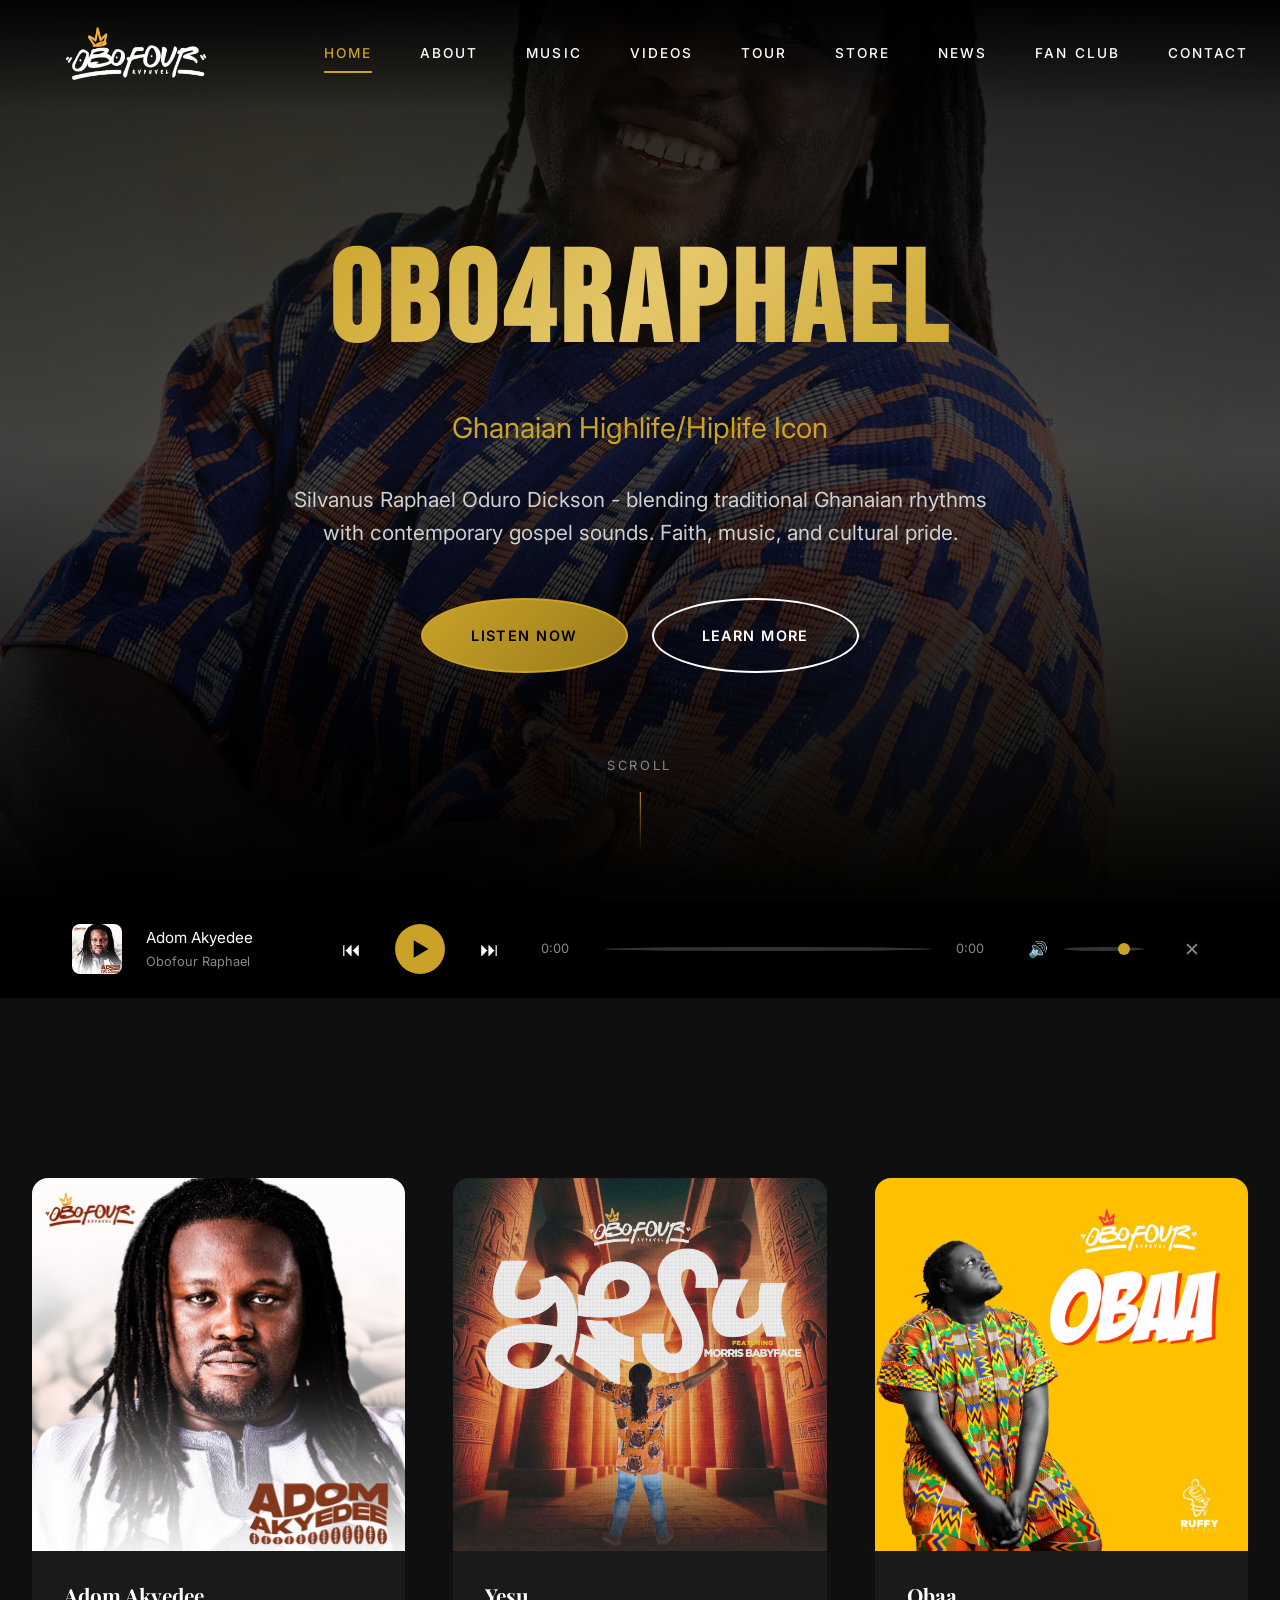
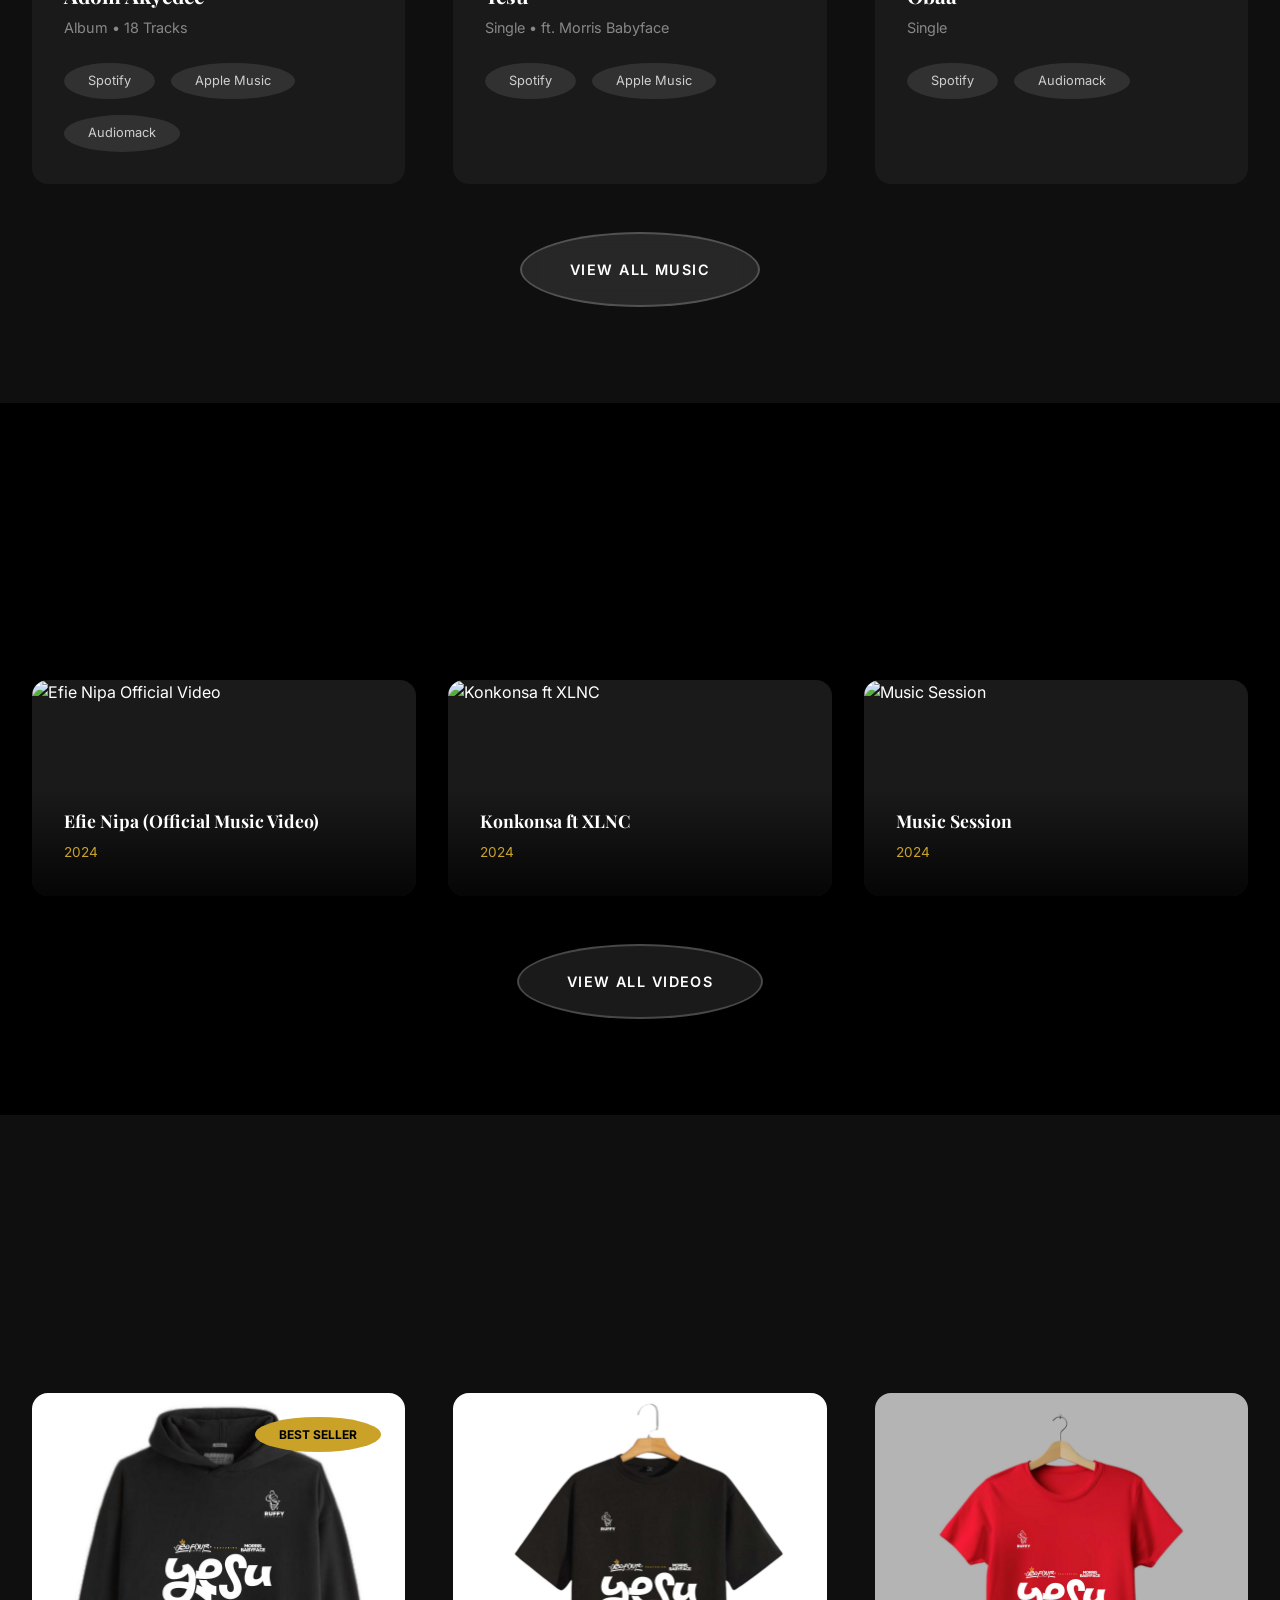
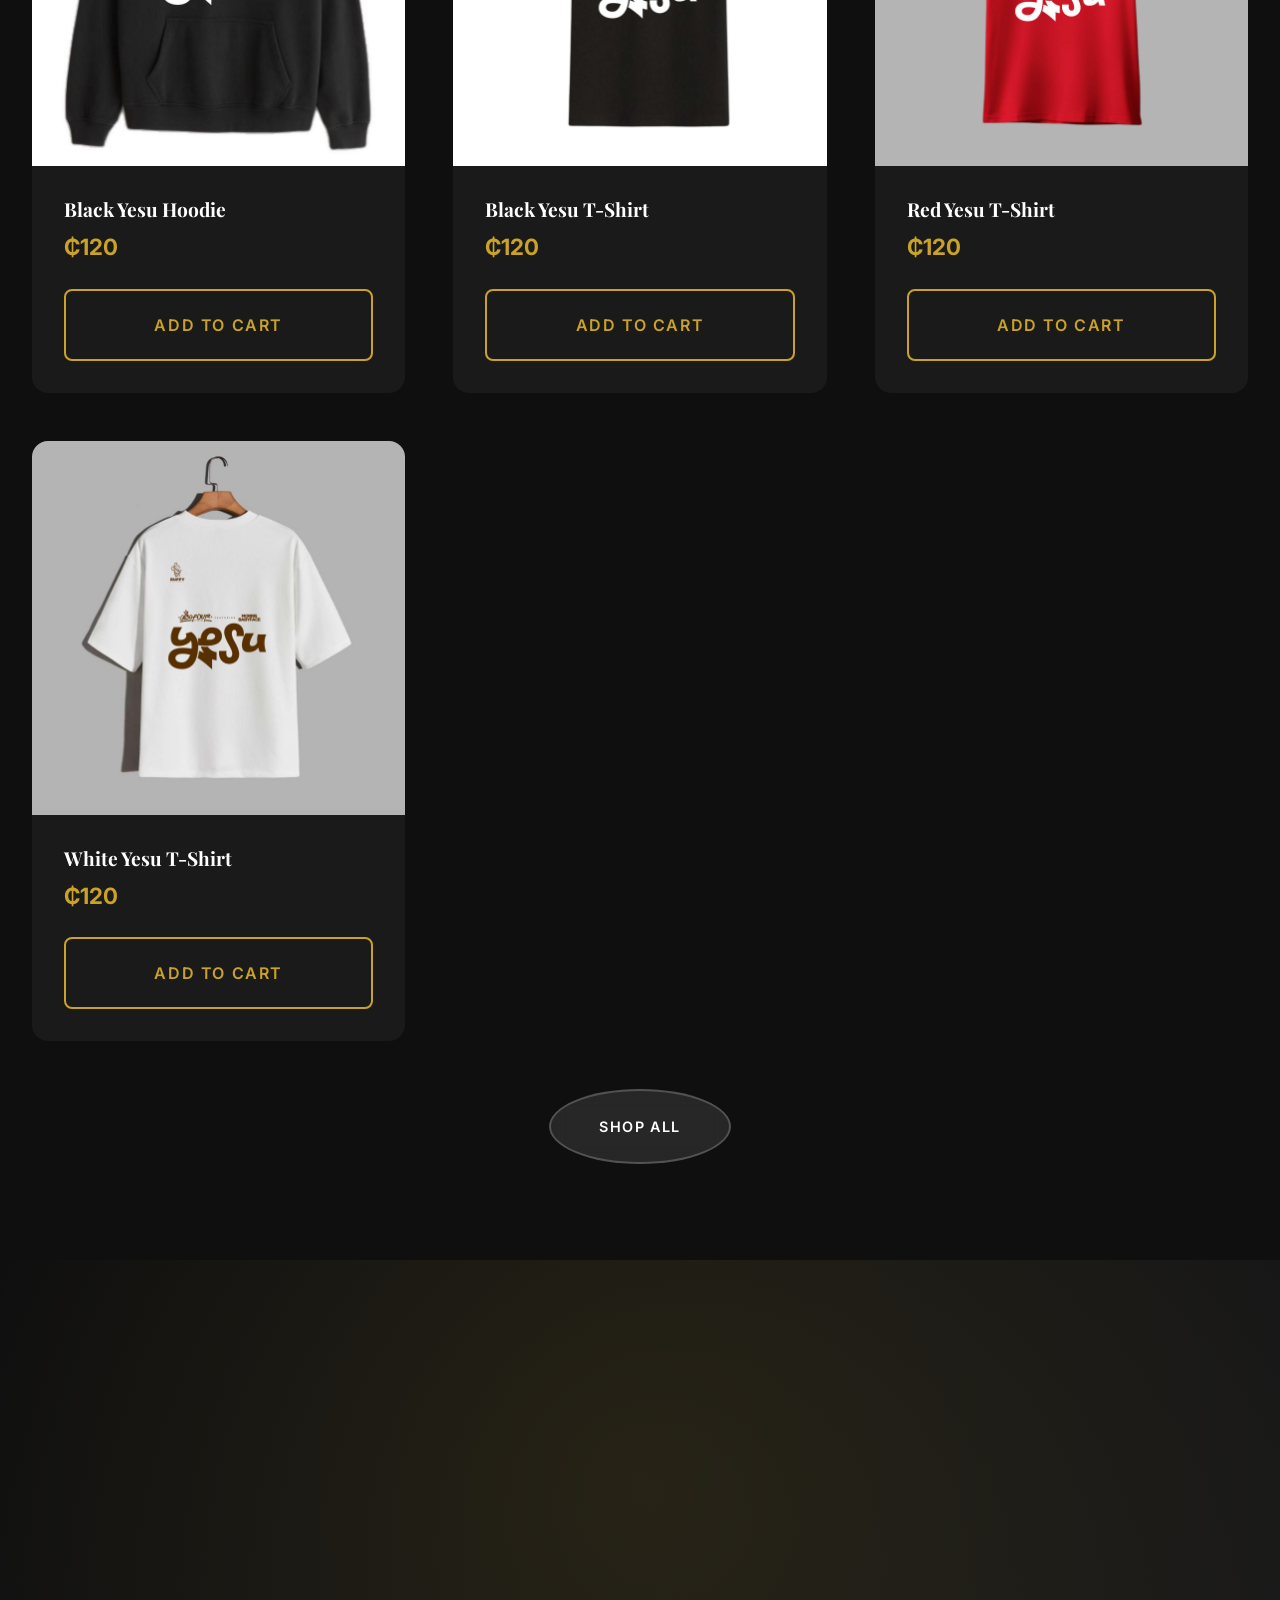
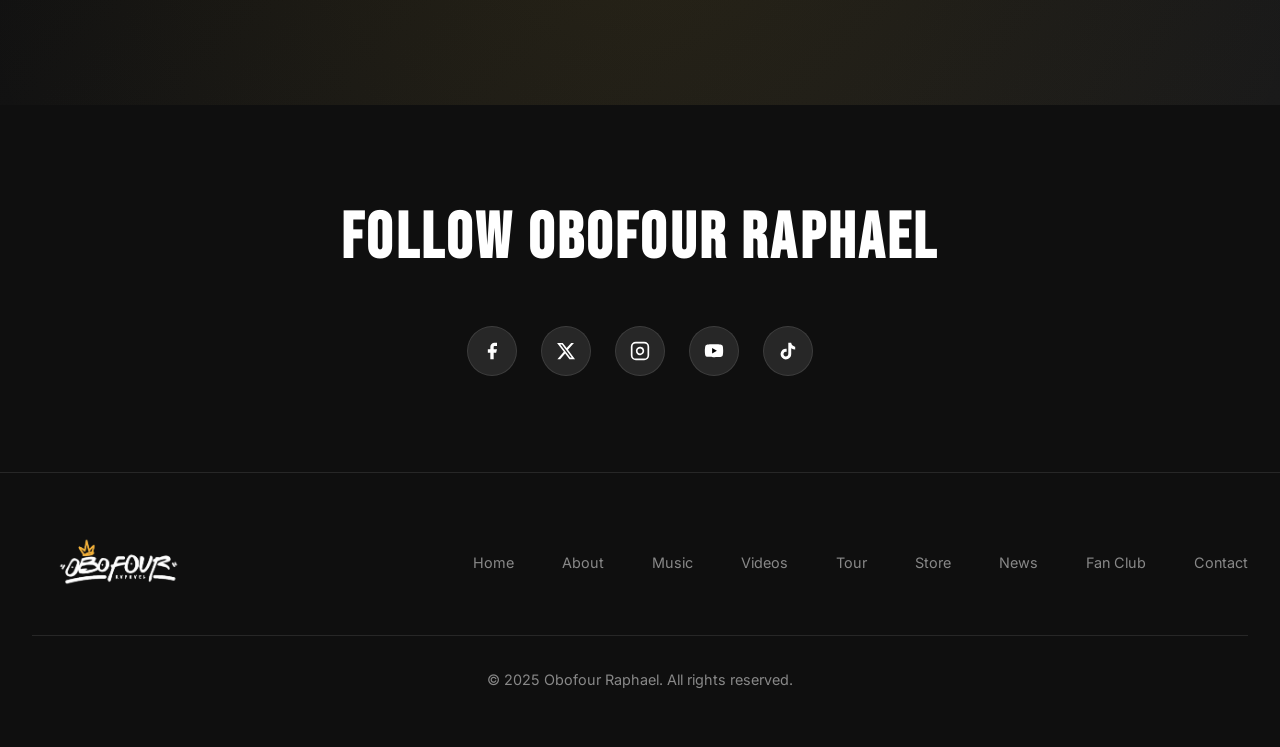
==== index.html @ ce98c24d "Update index.html" ====
<!DOCTYPE html>
<html lang="en">
<head>
    <meta charset="UTF-8">
    <meta name="viewport" content="width=device-width, initial-scale=1.0">
    <title>Obofour Raphael | Official Website</title>
    <meta name="description" content="Welcome to the official website of Obofour Raphael - Ghanaian Gospel Artist. Discover his music, videos, tour dates, and exclusive merchandise.">
    <meta property="og:title" content="Obofour Raphael | Official Website">
    <meta property="og:description" content="Experience the music of Obofour Raphael - Ghana's finest gospel artist.">
    <meta property="og:image" content="ObofourThumb.jpg">
    <meta property="og:url" content="https://obo4raphael.com">
    <meta property="og:type" content="website">
    <meta name="twitter:card" content="summary_large_image">
    
    <!-- Fonts -->
    <link rel="preconnect" href="https://fonts.googleapis.com">
    <link rel="preconnect" href="https://fonts.gstatic.com" crossorigin>
    <link href="https://fonts.googleapis.com/css2?family=Bebas+Neue&family=Inter:wght@300;400;500;600;700&family=Playfair+Display:wght@400;500;600;700&display=swap" rel="stylesheet">
    
    <!-- CSS -->
    <link rel="stylesheet" href="css/main.css">
    
    <!-- Favicon -->
    <link rel="icon" type="image/png" href="obofourlogoo.png">
</head>
<body>
    <!-- Page Loader - Hide after exactly 2 seconds, no waiting for resources -->
    <script>
        setTimeout(function() {
            var loader = document.getElementById('page-loader');
            if (loader) {
                loader.classList.add('hidden');
            }
        }, 2000);
    </script>
    <!-- Page Loader -->
    <div class="page-loader" id="page-loader">
        <div class="loader-content">
            <img src="obofourlogoo.png" alt="Obofour Raphael" class="loader-logo">
            <div class="loader-bar">
                <div class="loader-progress"></div>
            </div>
        </div>
    </div>

    <!-- Navigation -->
    <nav class="navbar" id="navbar">
        <div class="navbar-container">
            <a href="index.html" class="navbar-logo">
                <img src="obofourlogoo.png" alt="Obofour Raphael">
            </a>
            <div class="navbar-menu" id="navbar-menu">
                <a href="index.html" class="navbar-link active">Home</a>
                <a href="about.html" class="navbar-link">About</a>
                <a href="music.html" class="navbar-link">Music</a>
                <a href="videos.html" class="navbar-link">Videos</a>
                <a href="tour.html" class="navbar-link">Tour</a>
                <a href="store.html" class="navbar-link">Store</a>
                <a href="news.html" class="navbar-link">News</a>
                <a href="fanclub.html" class="navbar-link">Fan Club</a>
                <a href="contact.html" class="navbar-link">Contact</a>
            </div>
            <button class="navbar-toggle" id="navbar-toggle" aria-label="Toggle menu">
                <span></span>
                <span></span>
                <span></span>
            </button>
        </div>
    </nav>

    <!-- Hero Section -->
    <section class="hero">
        <div class="hero-background">
            <img src="OBOFOURENTRY.jpg" alt="Obofour Raphael">
        </div>
        <div class="hero-content">
            <h1 class="hero-title gradient-text">OBO4RAPHAEL</h1>
            <p class="hero-subtitle">Ghanaian Highlife/Hiplife Icon</p>
            <p class="hero-description">Silvanus Raphael Oduro Dickson - blending traditional Ghanaian rhythms with contemporary gospel sounds. Faith, music, and cultural pride.</p>
            <div class="hero-buttons">
                <a href="music.html" class="btn btn-primary">Listen Now</a>
                <a href="about.html" class="btn btn-secondary">Learn More</a>
            </div>
        </div>
        <div class="hero-scroll">
            <span>Scroll</span>
            <div class="hero-scroll-line"></div>
        </div>
    </section>

    <!-- Featured Music Section -->
    <section class="section featured-music">
        <div class="container">
            <div class="section-header reveal">
                <span class="section-label">Latest Release</span>
                <h2 class="section-title">Adom Akyedee</h2>
            </div>
            
            <div class="album-grid">
                <!-- Adom Akyedee Album -->
                <div class="album-card reveal active">
                    <div class="album-cover">
                        <img src="AdomAkyedee.JPG" alt="Adom Akyedee Album">
                        <div class="album-overlay">
                            <button class="album-play-btn" onclick="playAlbum('adom')">▶</button>
                        </div>
                    </div>
                    <div class="album-info">
                        <h3 class="album-title">Adom Akyedee</h3>
                        <p class="album-meta">Album • 18 Tracks</p>
                        <div class="album-links">
                            <a href="https://open.spotify.com" target="_blank" class="album-link">Spotify</a>
                            <a href="https://music.apple.com" target="_blank" class="album-link">Apple Music</a>
                            <a href="https://audiomack.com" target="_blank" class="album-link">Audiomack</a>
                        </div>
                    </div>
                </div>

                <!-- Yesu Single -->
                <div class="album-card reveal active reveal-delay-1">
                    <div class="album-cover">
                        <img src="yesu.jpg" alt="Yesu Single">
                        <div class="album-overlay">
                            <button class="album-play-btn" onclick="playSingle('yesu')">▶</button>
                        </div>
                    </div>
                    <div class="album-info">
                        <h3 class="album-title">Yesu</h3>
                        <p class="album-meta">Single • ft. Morris Babyface</p>
                        <div class="album-links">
                            <a href="https://open.spotify.com" target="_blank" class="album-link">Spotify</a>
                            <a href="https://music.apple.com" target="_blank" class="album-link">Apple Music</a>
                        </div>
                    </div>
                </div>

                <!-- Obaa Single -->
                <div class="album-card reveal active reveal-delay-2">
                    <div class="album-cover">
                        <img src="obaa.jpg" alt="Obaa Single">
                        <div class="album-overlay">
                            <button class="album-play-btn" onclick="playSingle('obaa')">▶</button>
                        </div>
                    </div>
                    <div class="album-info">
                        <h3 class="album-title">Obaa</h3>
                        <p class="album-meta">Single</p>
                        <div class="album-links">
                            <a href="https://open.spotify.com" target="_blank" class="album-link">Spotify</a>
                            <a href="https://audiomack.com" target="_blank" class="album-link">Audiomack</a>
                        </div>
                    </div>
                </div>
            </div>

            <div class="text-center" style="margin-top: var(--space-xl);">
                <a href="music.html" class="btn btn-ghost">View All Music</a>
            </div>
        </div>
    </section>

    <!-- Videos Section -->
    <section class="section video-gallery">
        <div class="container">
            <div class="section-header reveal">
                <span class="section-label">Watch</span>
                <h2 class="section-title">Latest Videos</h2>
            </div>
            
            <div class="video-grid">
                <div class="video-card reveal active" data-video="Y0LYvUhpEGk">
                    <img src="https://img.youtube.com/vi/Y0LYvUhpEGk/maxresdefault.jpg" alt="Efie Nipa Official Video">
                    <div class="video-info">
                        <h3 class="video-title">Efie Nipa (Official Music Video)</h3>
                        <span class="video-date">2024</span>
                    </div>
                </div>
                
                <div class="video-card reveal active reveal-delay-1" data-video="I9oAT5F_BCw">
                    <img src="https://img.youtube.com/vi/I9oAT5F_BCw/maxresdefault.jpg" alt="Konkonsa ft XLNC">
                    <div class="video-info">
                        <h3 class="video-title">Konkonsa ft XLNC</h3>
                        <span class="video-date">2024</span>
                    </div>
                </div>
                
                <div class="video-card reveal active reveal-delay-2" data-video="SqXzX-48-Yg">
                    <img src="https://img.youtube.com/vi/SqXzX-48-Yg/maxresdefault.jpg" alt="Music Session">
                    <div class="video-info">
                        <h3 class="video-title">Music Session</h3>
                        <span class="video-date">2024</span>
                    </div>
                </div>
            </div>

            <div class="text-center" style="margin-top: var(--space-xl);">
                <a href="videos.html" class="btn btn-ghost">View All Videos</a>
            </div>
        </div>
    </section>

    <!-- Merchandise Section -->
    <section class="section merch-section">
        <div class="container">
            <div class="section-header reveal">
                <span class="section-label">Shop</span>
                <h2 class="section-title">Official Merchandise</h2>
            </div>
            
            <div class="merch-grid">
                <div class="merch-card reveal active">
                    <div class="merch-image">
                        <img src="blackyesuhoodie.jpg" alt="Black Yesu Hoodie">
                        <span class="merch-badge">Best Seller</span>
                    </div>
                    <div class="merch-info">
                        <h3 class="merch-title">Black Yesu Hoodie</h3>
                        <p class="merch-price">₵120</p>
                        <button class="merch-btn">Add to Cart</button>
                    </div>
                </div>
                
                <div class="merch-card reveal active reveal-delay-1">
                    <div class="merch-image">
                        <img src="blackyesumerch.jpg" alt="Black Yesu T-Shirt">
                    </div>
                    <div class="merch-info">
                        <h3 class="merch-title">Black Yesu T-Shirt</h3>
                        <p class="merch-price">₵120</p>
                        <button class="merch-btn">Add to Cart</button>
                    </div>
                </div>
                
                <div class="merch-card reveal active reveal-delay-2">
                    <div class="merch-image">
                        <img src="redyesumerch.jpg" alt="Red Yesu T-Shirt">
                    </div>
                    <div class="merch-info">
                        <h3 class="merch-title">Red Yesu T-Shirt</h3>
                        <p class="merch-price">₵120</p>
                        <button class="merch-btn">Add to Cart</button>
                    </div>
                </div>
                
                <div class="merch-card reveal active reveal-delay-3">
                    <div class="merch-image">
                        <img src="whiteyesumerch.jpg" alt="White Yesu T-Shirt">
                    </div>
                    <div class="merch-info">
                        <h3 class="merch-title">White Yesu T-Shirt</h3>
                        <p class="merch-price">₵120</p>
                        <button class="merch-btn">Add to Cart</button>
                    </div>
                </div>
            </div>

            <div class="text-center" style="margin-top: var(--space-xl);">
                <a href="store.html" class="btn btn-ghost">Shop All</a>
            </div>
        </div>
    </section>

    <!-- Newsletter Section -->
    <section class="section newsletter-section">
        <div class="container">
            <div class="newsletter-content reveal">
                <h2 class="newsletter-title">Join the Movement</h2>
                <p class="newsletter-text">Subscribe to get exclusive updates, behind-the-scenes content, and early access to new releases.</p>
                <form class="newsletter-form" onsubmit="return subscribeNewsletter(event)">
                    <input type="email" class="newsletter-input" placeholder="Enter your email" required>
                    <button type="submit" class="btn btn-primary">Subscribe</button>
                </form>
            </div>
        </div>
    </section>

    <!-- Social Links -->
    <section class="section" style="background: var(--color-secondary);">
        <div class="container text-center">
            <h2 class="section-title" style="margin-bottom: var(--space-lg);">Follow Obofour Raphael</h2>
            <div class="social-links">
                <a href="https://www.facebook.com/kwahuboy" target="_blank" class="social-link" aria-label="Facebook">
                    <svg width="20" height="20" viewBox="0 0 24 24" fill="currentColor"><path d="M18 2h-3a5 5 0 0 0-5 5v3H7v4h3v8h4v-8h3l1-4h-4V7a1 1 0 0 1 1-1h3z"/></svg>
                </a>
                <a href="https://x.com/therealobofour" target="_blank" class="social-link" aria-label="X">
                    <svg width="20" height="20" viewBox="0 0 24 24" fill="currentColor"><path d="M18.244 2.25h3.308l-7.227 8.26 8.502 11.24H16.17l-5.214-6.817L4.99 21.75H1.68l7.73-8.835L1.254 2.25H8.08l4.713 6.231zm-1.161 17.52h1.833L7.084 4.126H5.117z"/></svg>
                </a>
                <a href="https://www.instagram.com/therealobofour" target="_blank" class="social-link" aria-label="Instagram">
                    <svg width="20" height="20" viewBox="0 0 24 24" fill="none" stroke="currentColor" stroke-width="2"><rect x="2" y="2" width="20" height="20" rx="5" ry="5"/><path d="M16 11.37A4 4 0 1 1 12.63 8 4 4 0 0 1 16 11.37z"/><line x1="17.5" y1="6.5" x2="17.51" y2="6.5"/></svg>
                </a>
                <a href="https://www.youtube.com/@officialobofourtv" target="_blank" class="social-link" aria-label="YouTube">
                    <svg width="20" height="20" viewBox="0 0 24 24" fill="currentColor"><path d="M22.54 6.42a2.78 2.78 0 0 0-1.94-2C18.88 4 12 4 12 4s-6.88 0-8.6.46a2.78 2.78 0 0 0-1.94 2A29 29 0 0 0 1 11.75a29 29 0 0 0 .46 5.33A2.78 2.78 0 0 0 3.4 19c1.72.46 8.6.46 8.6.46s6.88 0 8.6-.46a2.78 2.78 0 0 0 1.94-2 29 29 0 0 0 .46-5.25 29 29 0 0 0-.46-5.33z"/><polygon points="9.75 15.02 15.5 11.75 9.75 8.48 9.75 15.02" fill="#000"/></svg>
                </a>
                <a href="https://www.tiktok.com/@obo4raphael" target="_blank" class="social-link" aria-label="TikTok">
                    <svg width="20" height="20" viewBox="0 0 24 24" fill="currentColor"><path d="M19.59 6.69a4.83 4.83 0 0 1-3.77-4.25V2h-3.45v13.67a2.89 2.89 0 0 1-5.2 1.74 2.89 2.89 0 0 1 2.31-4.64 2.93 2.93 0 0 1 .88.13V9.4a6.84 6.84 0 0 0-1-.05A6.33 6.33 0 0 0 5 20.1a6.34 6.34 0 0 0 10.86-4.43v-7a8.16 8.16 0 0 0 4.77 1.52v-3.4a4.85 4.85 0 0 1-1-.1z"/></svg>
                </a>
            </div>
        </div>
    </section>

    <!-- Footer -->
    <footer class="footer">
        <div class="container">
            <div class="footer-content">
                <div class="footer-logo">
                    <img src="obofourlogoo.png" alt="Obofour Raphael">
                </div>
                <div class="footer-links">
                    <a href="index.html" class="footer-link">Home</a>
                    <a href="about.html" class="footer-link">About</a>
                    <a href="music.html" class="footer-link">Music</a>
                    <a href="videos.html" class="footer-link">Videos</a>
                    <a href="tour.html" class="footer-link">Tour</a>
                    <a href="store.html" class="footer-link">Store</a>
                    <a href="news.html" class="footer-link">News</a>
                    <a href="fanclub.html" class="footer-link">Fan Club</a>
                    <a href="contact.html" class="footer-link">Contact</a>
                </div>
            </div>
            <div class="footer-bottom">
                <p class="footer-copyright">© 2025 Obofour Raphael. All rights reserved.</p>
            </div>
        </div>
    </footer>

    <!-- Floating Music Player -->
    <div class="music-player" id="music-player">
        <div class="player-container">
            <div class="player-track">
                <img src="AdomAkyedee.JPG" alt="Now Playing" class="player-cover" id="player-cover">
                <div class="player-info">
                    <div class="player-title" id="player-title">Adom Akyedee</div>
                    <div class="player-artist" id="player-artist">Obofour Raphael</div>
                </div>
            </div>
            <div class="player-controls">
                <button class="player-btn" id="player-prev">⏮</button>
                <button class="player-btn play" id="player-play">▶</button>
                <button class="player-btn" id="player-next">⏭</button>
            </div>
            <div class="player-progress">
                <span class="player-time" id="player-current">0:00</span>
                <div class="progress-bar" id="progress-bar">
                    <div class="progress-fill" id="progress-fill"></div>
                </div>
                <span class="player-time" id="player-duration">0:00</span>
            </div>
            <div class="player-volume">
                <button class="volume-btn" id="volume-btn">🔊</button>
                <input type="range" class="volume-slider" id="volume-slider" min="0" max="100" value="80">
            </div>
            <button class="player-close" id="player-close">✕</button>
        </div>
        <audio id="audio-player"></audio>
    </div>

    <!-- Video Modal -->
    <div class="modal-overlay" id="video-modal">
        <div class="modal-content" style="max-width: 900px; padding: 0;">
            <button class="modal-close" id="modal-close">✕</button>
            <div id="video-container"></div>
        </div>
    </div>

    <!-- JavaScript -->
    <script src="js/main.js"></script>
    <script>
        window.addEventListener('scroll', function() {
            const navbar = document.getElementById('navbar');
            if (window.scrollY > 100) {
                navbar.classList.add('scrolled');
            } else {
                navbar.classList.remove('scrolled');
            }
        });

        // Mobile Menu Toggle
        document.getElementById('navbar-toggle').addEventListener('click', function() {
            this.classList.toggle('active');
            document.getElementById('navbar-menu').classList.toggle('active');
        });

        // Scroll Reveal
        function reveal() {
            var reveals = document.querySelectorAll('.reveal');
            for (var i = 0; i < reveals.length; i++) {
                var windowHeight = window.innerHeight;
                var elementTop = reveals[i].getBoundingClientRect().top;
                var elementVisible = 150;
                if (elementTop < windowHeight - elementVisible) {
                    reveals[i].classList.add('active');
                }
            }
        }
        window.addEventListener('scroll', reveal);

        // Video Modal
        const videoCards = document.querySelectorAll('.video-card');
        const videoModal = document.getElementById('video-modal');
        const videoContainer = document.getElementById('video-container');
        const modalClose = document.getElementById('modal-close');

        videoCards.forEach(card => {
            card.addEventListener('click', function() {
                const videoId = this.getAttribute('data-video');
                videoContainer.innerHTML = `<iframe width="100%" height="500" src="https://www.youtube.com/embed/${videoId}?autoplay=1" frameborder="0" allow="accelerometer; autoplay; clipboard-write; encrypted-media; gyroscope; picture-in-picture" allowfullscreen></iframe>`;
                videoModal.classList.add('active');
                document.body.style.overflow = 'hidden';
            });
        });

        modalClose.addEventListener('click', closeVideoModal);
        videoModal.addEventListener('click', function(e) {
            if (e.target === videoModal) closeVideoModal();
        });

        function closeVideoModal() {
            videoModal.classList.remove('active');
            videoContainer.innerHTML = '';
            document.body.style.overflow = 'auto';
        }

        // Newsletter Form
        function subscribeNewsletter(e) {
            e.preventDefault();
            alert('Thank you for subscribing! You will receive exclusive updates soon.');
            e.target.reset();
            return false;
        }

        // Audio Player
        const albumTracks = [
            { title: "01. King Of Hiplife", src: "assets/audio/01.King Of Hiplife-[AudioTrimmer.com].mp3" },
            { title: "02. Ahoofe (ft. Nana Ama X Kojo Cue)", src: "assets/audio/02. Ahoofe (ft. Nana Ama X Kojo Cue)-[AudioTrimmer.com].mp3" },
            { title: "03. Woso Woho (ft. Tillie Gya)", src: "assets/audio/03. Woso Woho (ft. Tillie Gya)-[AudioTrimmer.com].mp3" },
            { title: "04. Obaa", src: "assets/audio/04. Obaa-[AudioTrimmer.com].mp3" },
            { title: "05. Mpaebo Nwom", src: "assets/audio/05.Mpaebo Nwom-[AudioTrimmer.com].mp3" }
        ];

        let currentTrackIndex = 0;
        let isPlaying = false;
        const audioPlayer = document.getElementById('audio-player');
        const musicPlayer = document.getElementById('music-player');

        function playAlbum(album) {
            currentTrackIndex = 0;
            loadTrack(albumTracks[currentTrackIndex]);
            audioPlayer.play();
            isPlaying = true;
            updatePlayButton();
            musicPlayer.classList.add('active');
        }

        function playSingle(single) {
            const singles = {
                'yesu': { title: 'Yesu', src: 'yesu.mp3', cover: 'yesu.jpg' },
                'obaa': { title: 'Obaa', src: 'obaa.mp3', cover: 'obaa.jpg' }
            };
            const track = singles[single];
            document.getElementById('player-title').textContent = track.title;
            document.getElementById('player-cover').src = track.cover;
            audioPlayer.src = track.src;
            audioPlayer.play();
            isPlaying = true;
            updatePlayButton();
            musicPlayer.classList.add('active');
        }

        function loadTrack(track) {
            document.getElementById('player-title').textContent = track.title;
            audioPlayer.src = track.src;
        }

        function updatePlayButton() {
            document.getElementById('player-play').textContent = isPlaying ? '⏸' : '▶';
        }

        document.getElementById('player-play').addEventListener('click', function() {
            if (isPlaying) {
                audioPlayer.pause();
            } else {
                audioPlayer.play();
            }
            isPlaying = !isPlaying;
            updatePlayButton();
        });

        document.getElementById('player-next').addEventListener('click', function() {
            currentTrackIndex = (currentTrackIndex + 1) % albumTracks.length;
            loadTrack(albumTracks[currentTrackIndex]);
            if (isPlaying) audioPlayer.play();
        });

        document.getElementById('player-prev').addEventListener('click', function() {
            currentTrackIndex = (currentTrackIndex - 1 + albumTracks.length) % albumTracks.length;
            loadTrack(albumTracks[currentTrackIndex]);
            if (isPlaying) audioPlayer.play();
        });

        document.getElementById('player-close').addEventListener('click', function() {
            musicPlayer.classList.remove('active');
            audioPlayer.pause();
            isPlaying = false;
            updatePlayButton();
        });

        audioPlayer.addEventListener('timeupdate', function() {
            const progress = (audioPlayer.currentTime / audioPlayer.duration) * 100;
            document.getElementById('progress-fill').style.width = progress + '%';
            
            const current = formatTime(audioPlayer.currentTime);
            const duration = formatTime(audioPlayer.duration);
            document.getElementById('player-current').textContent = current;
            document.getElementById('player-duration').textContent = duration || '0:00';
        });

        function formatTime(seconds) {
            if (isNaN(seconds)) return '0:00';
            const mins = Math.floor(seconds / 60);
            const secs = Math.floor(seconds % 60);
            return mins + ':' + (secs < 10 ? '0' : '') + secs;
        }

        document.getElementById('progress-bar').addEventListener('click', function(e) {
            const rect = this.getBoundingClientRect();
            const percent = (e.clientX - rect.left) / rect.width;
            audioPlayer.currentTime = percent * audioPlayer.duration;
        });

        document.getElementById('volume-slider').addEventListener('input', function() {
            audioPlayer.volume = this.value / 100;
        });
    </script>
</body>
</html>
---- css/main.css ----
/* OBO4RAPHAEL - CINEMATIC LUXURY MUSIC WEBSITE */
/* Premium Design System v2.0 */

:root {
    --color-primary: #000000;
    --color-secondary: #0f0f0f;
    --color-tertiary: #1a1a1a;
    --color-accent-gold: #C9A227;
    --color-accent-gold-light: #E5C76B;
    --color-accent-gold-dark: #9A7B1C;
    --color-text-primary: #ffffff;
    --color-text-secondary: #cfcfcf;
    --color-text-muted: #888888;
    --color-overlay: rgba(0, 0, 0, 0.85);
    --font-hero: 'Bebas Neue', sans-serif;
    --font-heading: 'Playfair Display', serif;
    --font-body: 'Inter', sans-serif;
    --space-xs: 0.5rem;
    --space-sm: 1rem;
    --space-md: 1.5rem;
    --space-lg: 2rem;
    --space-xl: 3rem;
    --space-2xl: 4rem;
    --space-3xl: 6rem;
    --transition-fast: 0.2s ease;
    --transition-base: 0.3s ease;
    --transition-slow: 0.5s ease;
    --transition-smooth: 0.6s cubic-bezier(0.4, 0, 0.2, 1);
    --shadow-sm: 0 2px 8px rgba(0, 0, 0, 0.3);
    --shadow-md: 0 4px 20px rgba(0, 0, 0, 0.4);
    --shadow-lg: 0 8px 40px rgba(0, 0, 0, 0.5);
    --shadow-gold: 0 4px 30px rgba(201, 162, 39, 0.3);
    --radius-sm: 4px;
    --radius-md: 8px;
    --radius-lg: 16px;
    --radius-xl: 24px;
    --radius-full: 50%;
    --z-base: 1;
    --z-dropdown: 100;
    --z-sticky: 200;
    --z-fixed: 300;
    --z-modal: 400;
    --z-tooltip: 500;
}

*, *::before, *::after {
    box-sizing: border-box;
    margin: 0;
    padding: 0;
}

html {
    scroll-behavior: smooth;
    font-size: 16px;
}

body {
    font-family: var(--font-body);
    font-weight: 400;
    line-height: 1.6;
    color: var(--color-text-primary);
    background: var(--color-primary);
    overflow-x: hidden;
    -webkit-font-smoothing: antialiased;
    -moz-osx-font-smoothing: grayscale;
}

body::before {
    content: '';
    position: fixed;
    top: 0;
    left: 0;
    width: 100%;
    height: 100%;
    background: radial-gradient(ellipse at 20% 20%, rgba(201, 162, 39, 0.05) 0%, transparent 50%), radial-gradient(ellipse at 80% 80%, rgba(201, 162, 39, 0.03) 0%, transparent 50%);
    pointer-events: none;
    z-index: -1;
}

h1, h2, h3, h4, h5, h6 {
    font-family: var(--font-heading);
    font-weight: 700;
    line-height: 1.2;
    margin-bottom: var(--space-md);
}

h1 {
    font-family: var(--font-hero);
    font-size: clamp(3rem, 10vw, 8rem);
    letter-spacing: 0.05em;
}

h2 { font-size: clamp(2rem, 5vw, 3.5rem); }
h3 { font-size: clamp(1.5rem, 3vw, 2rem); }

p { margin-bottom: var(--space-md); color: var(--color-text-secondary); }

a {
    color: var(--color-accent-gold);
    text-decoration: none;
    transition: var(--transition-base);
}

a:hover { color: var(--color-accent-gold-light); }
img { max-width: 100%; height: auto; display: block; }
button, input, textarea, select { font-family: var(--font-body); font-size: 1rem; }
ul, ol { list-style: none; }

.container {
    width: 100%;
    max-width: 1400px;
    margin: 0 auto;
    padding: 0 var(--space-lg);
}

.section {
    padding: var(--space-3xl) 0;
    position: relative;
}

.text-center { text-align: center; }
.text-gold { color: var(--color-accent-gold); }

.gradient-text {
    background: linear-gradient(135deg, var(--color-accent-gold) 0%, var(--color-accent-gold-light) 50%, var(--color-accent-gold) 100%);
    -webkit-background-clip: text;
    -webkit-text-fill-color: transparent;
    background-clip: text;
}

.visually-hidden {
    position: absolute;
    width: 1px;
    height: 1px;
    padding: 0;
    margin: -1px;
    overflow: hidden;
    clip: rect(0, 0, 0, 0);
    border: 0;
}

.btn {
    display: inline-flex;
    align-items: center;
    justify-content: center;
    gap: var(--space-sm);
    padding: var(--space-md) var(--space-xl);
    font-family: var(--font-body);
    font-weight: 600;
    font-size: 0.9rem;
    text-transform: uppercase;
    letter-spacing: 0.1em;
    border: 2px solid transparent;
    border-radius: var(--radius-full);
    cursor: pointer;
    transition: var(--transition-smooth);
    position: relative;
    overflow: hidden;
}

.btn::before {
    content: '';
    position: absolute;
    top: 0;
    left: -100%;
    width: 100%;
    height: 100%;
    background: linear-gradient(90deg, transparent, rgba(255,255,255,0.2), transparent);
    transition: var(--transition-slow);
}

.btn:hover::before { left: 100%; }

.btn-primary {
    background: linear-gradient(135deg, var(--color-accent-gold) 0%, var(--color-accent-gold-dark) 100%);
    color: var(--color-primary);
    border-color: var(--color-accent-gold);
}

.btn-primary:hover {
    background: linear-gradient(135deg, var(--color-accent-gold-light) 0%, var(--color-accent-gold) 100%);
    transform: translateY(-3px);
    box-shadow: var(--shadow-gold);
    color: var(--color-primary);
}

.btn-secondary {
    background: transparent;
    color: var(--color-text-primary);
    border-color: var(--color-text-primary);
}

.btn-secondary:hover {
    background: var(--color-text-primary);
    color: var(--color-primary);
    transform: translateY(-3px);
}

.btn-ghost {
    background: rgba(255, 255, 255, 0.1);
    color: var(--color-text-primary);
    border-color: rgba(255, 255, 255, 0.2);
    backdrop-filter: blur(10px);
}

.btn-ghost:hover {
    background: rgba(201, 162, 39, 0.2);
    border-color: var(--color-accent-gold);
    color: var(--color-accent-gold);
}

/* Navigation */
.navbar {
    position: fixed;
    top: 0;
    left: 0;
    width: 100%;
    z-index: var(--z-fixed);
    padding: var(--space-md) 0;
    transition: var(--transition-smooth);
    background: linear-gradient(180deg, rgba(0,0,0,0.9) 0%, transparent 100%);
}

.navbar.scrolled {
    background: rgba(0, 0, 0, 0.95);
    backdrop-filter: blur(20px);
    padding: var(--space-sm) 0;
    box-shadow: var(--shadow-lg);
}

.navbar-container {
    display: flex;
    align-items: center;
    justify-content: space-between;
    max-width: 1400px;
    margin: 0 auto;
    padding: 0 var(--space-lg);
}

.navbar-logo { display: flex; align-items: center; gap: var(--space-sm); }
.navbar-logo img { height: 60px; width: auto; transition: var(--transition-base); }
.navbar-logo:hover img { transform: scale(1.05); }

.navbar-menu { display: flex; align-items: center; gap: var(--space-xl); }

.navbar-link {
    color: var(--color-text-primary);
    font-size: 0.85rem;
    font-weight: 500;
    text-transform: uppercase;
    letter-spacing: 0.15em;
    position: relative;
    padding: var(--space-xs) 0;
}

.navbar-link::after {
    content: '';
    position: absolute;
    bottom: 0;
    left: 0;
    width: 0;
    height: 2px;
    background: var(--color-accent-gold);
    transition: var(--transition-base);
}

.navbar-link:hover::after, .navbar-link.active::after { width: 100%; }
.navbar-link:hover, .navbar-link.active { color: var(--color-accent-gold); }

.navbar-toggle {
    display: none;
    flex-direction: column;
    gap: 6px;
    cursor: pointer;
    padding: var(--space-sm);
    background: none;
    border: none;
}

.navbar-toggle span {
    width: 28px;
    height: 2px;
    background: var(--color-text-primary);
    transition: var(--transition-base);
}

.navbar-toggle.active span:nth-child(1) { transform: rotate(45deg) translate(6px, 6px); }
.navbar-toggle.active span:nth-child(2) { opacity: 0; }
.navbar-toggle.active span:nth-child(3) { transform: rotate(-45deg) translate(6px, -6px); }

@media (max-width: 992px) {
    .navbar-toggle { display: flex; }
    .navbar-menu {
        position: fixed;
        top: 0;
        right: -100%;
        width: 80%;
        max-width: 400px;
        height: 100vh;
        background: var(--color-secondary);
        flex-direction: column;
        justify-content: center;
        padding: var(--space-2xl);
        transition: var(--transition-slow);
        box-shadow: var(--shadow-lg);
    }
    .navbar-menu.active { right: 0; }
    .navbar-link { font-size: 1.2rem; }
}

/* Hero Section */
.hero {
    position: relative;
    min-height: 100vh;
    display: flex;
    align-items: center;
    justify-content: center;
    overflow: hidden;
}

.hero-background {
    position: absolute;
    top: 0;
    left: 0;
    width: 100%;
    height: 100%;
    z-index: -2;
}

.hero-background img {
    width: 100%;
    height: 100%;
    object-fit: cover;
    filter: brightness(0.4);
}

.hero-background::after {
    content: '';
    position: absolute;
    top: 0;
    left: 0;
    width: 100%;
    height: 100%;
    background: linear-gradient(180deg, rgba(0, 0, 0, 0.7) 0%, rgba(0, 0, 0, 0.3) 50%, var(--color-primary) 100%);
}

.hero-content {
    text-align: center;
    max-width: 900px;
    padding: var(--space-lg);
    z-index: 1;
}

.hero-title {
    margin-bottom: var(--space-md);
    opacity: 0;
    transform: translateY(30px);
    animation: fadeInUp 1s ease forwards 0.3s;
}

.hero-subtitle {
    font-size: clamp(1.2rem, 3vw, 1.8rem);
    color: var(--color-accent-gold);
    margin-bottom: var(--space-lg);
    opacity: 0;
    transform: translateY(30px);
    animation: fadeInUp 1s ease forwards 0.5s;
}

.hero-description {
    font-size: clamp(1rem, 2vw, 1.3rem);
    color: var(--color-text-secondary);
    max-width: 700px;
    margin: 0 auto var(--space-xl);
    opacity: 0;
    transform: translateY(30px);
    animation: fadeInUp 1s ease forwards 0.7s;
}

.hero-buttons {
    display: flex;
    gap: var(--space-md);
    justify-content: center;
    flex-wrap: wrap;
    opacity: 0;
    transform: translateY(30px);
    animation: fadeInUp 1s ease forwards 0.9s;
}

.hero-scroll {
    position: absolute;
    bottom: var(--space-xl);
    left: 50%;
    transform: translateX(-50%);
    display: flex;
    flex-direction: column;
    align-items: center;
    gap: var(--space-sm);
    color: var(--color-text-muted);
    font-size: 0.8rem;
    text-transform: uppercase;
    letter-spacing: 0.2em;
    opacity: 0;
    animation: fadeIn 1s ease forwards 1.2s;
}

.hero-scroll-line {
    width: 1px;
    height: 60px;
    background: linear-gradient(180deg, var(--color-accent-gold), transparent);
    animation: scrollPulse 2s ease-in-out infinite;
}

@keyframes fadeInUp {
    to { opacity: 1; transform: translateY(0); }
}

@keyframes fadeIn { to { opacity: 1; } }

@keyframes scrollPulse {
    0%, 100% { transform: scaleY(1); opacity: 1; }
    50% { transform: scaleY(1.5); opacity: 0.5; }
}

/* Featured Music Section */
.featured-music { background: var(--color-secondary); }

.section-header { text-align: center; margin-bottom: var(--space-2xl); }

.section-label {
    display: inline-block;
    color: var(--color-accent-gold);
    font-size: 0.85rem;
    font-weight: 600;
    text-transform: uppercase;
    letter-spacing: 0.2em;
    margin-bottom: var(--space-sm);
    position: relative;
}

.section-label::before, .section-label::after {
    content: '';
    position: absolute;
    top: 50%;
    width: 40px;
    height: 1px;
    background: var(--color-accent-gold);
}

.section-label::before { right: calc(100% + var(--space-md)); }
.section-label::after { left: calc(100% + var(--space-md)); }

.section-title {
    font-family: var(--font-hero);
    font-size: clamp(2.5rem, 6vw, 4rem);
    letter-spacing: 0.05em;
}

.album-grid {
    display: grid;
    grid-template-columns: repeat(auto-fill, minmax(300px, 1fr));
    gap: var(--space-xl);
}

.album-card {
    position: relative;
    background: var(--color-tertiary);
    border-radius: var(--radius-lg);
    overflow: hidden;
    transition: var(--transition-smooth);
}

.album-card:hover {
    transform: translateY(-10px);
    box-shadow: var(--shadow-gold);
}

.album-cover {
    position: relative;
    aspect-ratio: 1;
    overflow: hidden;
}

.album-cover img {
    width: 100%;
    height: 100%;
    object-fit: cover;
    transition: var(--transition-slow);
}

.album-card:hover .album-cover img { transform: scale(1.1); }

.album-overlay {
    position: absolute;
    top: 0;
    left: 0;
    width: 100%;
    height: 100%;
    background: rgba(0, 0, 0, 0.6);
    display: flex;
    align-items: center;
    justify-content: center;
    opacity: 0;
    transition: var(--transition-base);
}

.album-card:hover .album-overlay { opacity: 1; }

.album-play-btn {
    width: 70px;
    height: 70px;
    border-radius: var(--radius-full);
    background: var(--color-accent-gold);
    border: none;
    color: var(--color-primary);
    font-size: 1.5rem;
    cursor: pointer;
    transition: var(--transition-base);
    display: flex;
    align-items: center;
    justify-content: center;
}

.album-play-btn:hover {
    transform: scale(1.1);
    background: var(--color-accent-gold-light);
}

.album-info { padding: var(--space-lg); }
.album-title { font-size: 1.3rem; margin-bottom: var(--space-xs); color: var(--color-text-primary); }
.album-meta { font-size: 0.9rem; color: var(--color-text-muted); margin-bottom: var(--space-md); }

.album-links { display: flex; gap: var(--space-sm); flex-wrap: wrap; }

.album-link {
    padding: var(--space-xs) var(--space-md);
    font-size: 0.8rem;
    border-radius: var(--radius-full);
    background: rgba(255, 255, 255, 0.1);
    color: var(--color-text-secondary);
    transition: var(--transition-base);
}

.album-link:hover {
    background: var(--color-accent-gold);
    color: var(--color-primary);
}

/* Video Gallery */
.video-gallery { background: var(--color-primary); }

.video-grid {
    display: grid;
    grid-template-columns: repeat(auto-fill, minmax(350px, 1fr));
    gap: var(--space-lg);
}

.video-card {
    position: relative;
    border-radius: var(--radius-lg);
    overflow: hidden;
    cursor: pointer;
    aspect-ratio: 16/9;
    background: var(--color-tertiary);
}

.video-card img {
    width: 100%;
    height: 100%;
    object-fit: cover;
    transition: var(--transition-slow);
}

.video-card:hover img { transform: scale(1.1); }

.video-card::before {
    content: '';
    position: absolute;
    top: 0;
    left: 0;
    width: 100%;
    height: 100%;
    background: linear-gradient(180deg, transparent 50%, rgba(0,0,0,0.8) 100%);
    z-index: 1;
}

.video-card::after {
    content: '▶';
    position: absolute;
    top: 50%;
    left: 50%;
    transform: translate(-50%, -50%);
    width: 60px;
    height: 60px;
    background: var(--color-accent-gold);
    border-radius: var(--radius-full);
    display: flex;
    align-items: center;
    justify-content: center;
    font-size: 1.2rem;
    color: var(--color-primary);
    z-index: 2;
    transition: var(--transition-base);
    opacity: 0;
}

.video-card:hover::after {
    opacity: 1;
    transform: translate(-50%, -50%) scale(1.1);
}

.video-info {
    position: absolute;
    bottom: 0;
    left: 0;
    width: 100%;
    padding: var(--space-lg);
    z-index: 2;
}

.video-title { font-size: 1.1rem; color: var(--color-text-primary); margin-bottom: var(--space-xs); }
.video-date { font-size: 0.85rem; color: var(--color-accent-gold); }

/* Merchandise Section */
.merch-section { background: var(--color-secondary); }

.merch-grid {
    display: grid;
    grid-template-columns: repeat(auto-fill, minmax(280px, 1fr));
    gap: var(--space-xl);
}

.merch-card {
    background: var(--color-tertiary);
    border-radius: var(--radius-lg);
    overflow: hidden;
    transition: var(--transition-smooth);
}

.merch-card:hover {
    transform: translateY(-10px);
    box-shadow: var(--shadow-lg);
}

.merch-image {
    position: relative;
    aspect-ratio: 1;
    overflow: hidden;
}

.merch-image img {
    width: 100%;
    height: 100%;
    object-fit: cover;
    transition: var(--transition-slow);
}

.merch-card:hover .merch-image img { transform: scale(1.1); }

.merch-badge {
    position: absolute;
    top: var(--space-md);
    right: var(--space-md);
    padding: var(--space-xs) var(--space-md);
    background: var(--color-accent-gold);
    color: var(--color-primary);
    font-size: 0.75rem;
    font-weight: 700;
    text-transform: uppercase;
    border-radius: var(--radius-full);
}

.merch-info { padding: var(--space-lg); }
.merch-title { font-size: 1.2rem; color: var(--color-text-primary); margin-bottom: var(--space-xs); }
.merch-price { font-size: 1.4rem; font-weight: 700; color: var(--color-accent-gold); margin-bottom: var(--space-md); }

.merch-btn {
    width: 100%;
    padding: var(--space-md);
    background: transparent;
    border: 2px solid var(--color-accent-gold);
    color: var(--color-accent-gold);
    font-weight: 600;
    text-transform: uppercase;
    letter-spacing: 0.1em;
    border-radius: var(--radius-md);
    cursor: pointer;
    transition: var(--transition-base);
}

.merch-btn:hover {
    background: var(--color-accent-gold);
    color: var(--color-primary);
}

/* Tour Section */
.tour-section { background: var(--color-primary); }

.tour-list { max-width: 900px; margin: 0 auto; }

.tour-item {
    display: flex;
    align-items: center;
    justify-content: space-between;
    padding: var(--space-lg);
    background: var(--color-secondary);
    border-radius: var(--radius-lg);
    margin-bottom: var(--space-md);
    transition: var(--transition-base);
    border-left: 4px solid transparent;
}

.tour-item:hover {
    border-left-color: var(--color-accent-gold);
    transform: translateX(10px);
}

.tour-date { text-align: center; min-width: 80px; }

.tour-day {
    font-family: var(--font-hero);
    font-size: 2rem;
    color: var(--color-accent-gold);
    line-height: 1;
}

.tour-month { font-size: 0.85rem; color: var(--color-text-muted); text-transform: uppercase; }

.tour-details { flex: 1; padding: 0 var(--space-xl); }
.tour-venue { font-size: 1.2rem; color: var(--color-text-primary); margin-bottom: var(--space-xs); }
.tour-location { font-size: 0.9rem; color: var(--color-text-muted); }

.tour-action { min-width: 140px; text-align: right; }

/* News Section */
.news-section { background: var(--color-secondary); }

.news-grid {
    display: grid;
    grid-template-columns: repeat(auto-fill, minmax(350px, 1fr));
    gap: var(--space-xl);
}

.news-card {
    background: var(--color-tertiary);
    border-radius: var(--radius-lg);
    overflow: hidden;
    transition: var(--transition-smooth);
}

.news-card:hover {
    transform: translateY(-10px);
    box-shadow: var(--shadow-lg);
}

.news-image {
    position: relative;
    aspect-ratio: 16/10;
    overflow: hidden;
}

.news-image img {
    width: 100%;
    height: 100%;
    object-fit: cover;
    transition: var(--transition-slow);
}

.news-card:hover .news-image img { transform: scale(1.1); }

.news-category {
    position: absolute;
    top: var(--space-md);
    left: var(--space-md);
    padding: var(--space-xs) var(--space-md);
    background: var(--color-accent-gold);
    color: var(--color-primary);
    font-size: 0.75rem;
    font-weight: 700;
    text-transform: uppercase;
    border-radius: var(--radius-full);
}

.news-content { padding: var(--space-lg); }
.news-date { font-size: 0.85rem; color: var(--color-accent-gold); margin-bottom: var(--space-sm); }
.news-title { font-size: 1.2rem; color: var(--color-text-primary); margin-bottom: var(--space-sm); line-height: 1.4; }

.news-excerpt {
    font-size: 0.95rem;
    color: var(--color-text-muted);
    margin-bottom: var(--space-md);
    display: -webkit-box;
    -webkit-line-clamp: 3;
    -webkit-box-orient: vertical;
    overflow: hidden;
}

.news-link {
    font-size: 0.9rem;
    font-weight: 600;
    color: var(--color-accent-gold);
    text-transform: uppercase;
    letter-spacing: 0.1em;
}

.news-link:hover { color: var(--color-accent-gold-light); }

/* Newsletter */
.newsletter-section {
    background: linear-gradient(135deg, var(--color-secondary) 0%, var(--color-tertiary) 100%);
    position: relative;
    overflow: hidden;
}

.newsletter-section::before {
    content: '';
    position: absolute;
    top: -50%;
    left: -50%;
    width: 200%;
    height: 200%;
    background: radial-gradient(circle, rgba(201, 162, 39, 0.1) 0%, transparent 50%);
    animation: rotate 30s linear infinite;
}

@keyframes rotate { to { transform: rotate(360deg); } }

.newsletter-content {
    position: relative;
    z-index: 1;
    text-align: center;
    max-width: 600px;
    margin: 0 auto;
}

.newsletter-title {
    font-family: var(--font-hero);
    font-size: clamp(2rem, 5vw, 3rem);
    margin-bottom: var(--space-md);
}

.newsletter-text { color: var(--color-text-secondary); margin-bottom: var(--space-xl); }

.newsletter-form {
    display: flex;
    gap: var(--space-md);
    max-width: 500px;
    margin: 0 auto;
}

.newsletter-input {
    flex: 1;
    padding: var(--space-md) var(--space-lg);
    background: rgba(255, 255, 255, 0.1);
    border: 2px solid rgba(255, 255, 255, 0.2);
    border-radius: var(--radius-full);
    color: var(--color-text-primary);
    font-size: 1rem;
    transition: var(--transition-base);
}

.newsletter-input:focus {
    outline: none;
    border-color: var(--color-accent-gold);
    background: rgba(255, 255, 255, 0.15);
}

.newsletter-input::placeholder { color: var(--color-text-muted); }

@media (max-width: 576px) {
    .newsletter-form { flex-direction: column; }
}

/* Contact Section */
.contact-section { background: var(--color-primary); }

.contact-grid {
    display: grid;
    grid-template-columns: 1fr 1fr;
    gap: var(--space-2xl);
}

.contact-info h3 { font-size: 1.8rem; margin-bottom: var(--space-lg); }

.contact-item {
    display: flex;
    align-items: center;
    gap: var(--space-md);
    margin-bottom: var(--space-lg);
}

.contact-icon {
    width: 50px;
    height: 50px;
    background: var(--color-accent-gold);
    border-radius: var(--radius-full);
    display: flex;
    align-items: center;
    justify-content: center;
    font-size: 1.2rem;
    color: var(--color-primary);
}

.contact-details { flex: 1; }
.contact-label { font-size: 0.85rem; color: var(--color-text-muted); text-transform: uppercase; letter-spacing: 0.1em; }
.contact-value { font-size: 1.1rem; color: var(--color-text-primary); }

.contact-form {
    background: var(--color-secondary);
    padding: var(--space-xl);
    border-radius: var(--radius-lg);
}

.form-group { margin-bottom: var(--space-lg); }

.form-label {
    display: block;
    font-size: 0.9rem;
    color: var(--color-text-secondary);
    margin-bottom: var(--space-sm);
    text-transform: uppercase;
    letter-spacing: 0.05em;
}

.form-input, .form-textarea {
    width: 100%;
    padding: var(--space-md);
    background: var(--color-tertiary);
    border: 2px solid transparent;
    border-radius: var(--radius-md);
    color: var(--color-text-primary);
    font-size: 1rem;
    transition: var(--transition-base);
}

.form-input:focus, .form-textarea:focus {
    outline: none;
    border-color: var(--color-accent-gold);
}

.form-textarea { min-height: 150px; resize: vertical; }

@media (max-width: 768px) {
    .contact-grid { grid-template-columns: 1fr; }
}

/* Social Links */
.social-links {
    display: flex;
    gap: var(--space-md);
    justify-content: center;
    margin-top: var(--space-xl);
}

.social-link {
    width: 50px;
    height: 50px;
    background: rgba(255, 255, 255, 0.1);
    border-radius: var(--radius-full);
    display: flex;
    align-items: center;
    justify-content: center;
    color: var(--color-text-primary);
    font-size: 1.2rem;
    transition: var(--transition-base);
    border: 1px solid rgba(255, 255, 255, 0.1);
}

.social-link:hover {
    background: var(--color-accent-gold);
    color: var(--color-primary);
    transform: translateY(-5px);
    border-color: var(--color-accent-gold);
}

/* Footer */
.footer {
    background: var(--color-secondary);
    padding: var(--space-2xl) 0 var(--space-lg);
    border-top: 1px solid rgba(255, 255, 255, 0.1);
}

.footer-content {
    display: flex;
    justify-content: space-between;
    align-items: center;
    flex-wrap: wrap;
    gap: var(--space-lg);
    margin-bottom: var(--space-xl);
}

.footer-logo img { height: 50px; }

.footer-links { display: flex; gap: var(--space-xl); }

.footer-link {
    color: var(--color-text-muted);
    font-size: 0.9rem;
    transition: var(--transition-base);
}

.footer-link:hover { color: var(--color-accent-gold); }

.footer-bottom {
    text-align: center;
    padding-top: var(--space-lg);
    border-top: 1px solid rgba(255, 255, 255, 0.1);
}

.footer-copyright { font-size: 0.9rem; color: var(--color-text-muted); }

/* Floating Music Player */
.music-player {
    position: fixed;
    bottom: 0;
    left: 0;
    width: 100%;
    background: rgba(0, 0, 0, 0.95);
    backdrop-filter: blur(20px);
    padding: var(--space-md) 0;
    z-index: var(--z-fixed);
    transform: translateY(100%);
    transition: var(--transition-smooth);
}

.music-player.active { transform: translateY(0); }

.player-container {
    display: flex;
    align-items: center;
    gap: var(--space-lg);
    max-width: 1200px;
    margin: 0 auto;
    padding: 0 var(--space-lg);
}

.player-track { display: flex; align-items: center; gap: var(--space-md); flex: 1; }
.player-cover { width: 50px; height: 50px; border-radius: var(--radius-md); object-fit: cover; }
.player-info { flex: 1; }
.player-title { font-size: 0.95rem; color: var(--color-text-primary); margin-bottom: 2px; }
.player-artist { font-size: 0.8rem; color: var(--color-text-muted); }

.player-controls { display: flex; align-items: center; gap: var(--space-md); }

.player-btn {
    width: 40px;
    height: 40px;
    background: transparent;
    border: none;
    color: var(--color-text-primary);
    font-size: 1.2rem;
    cursor: pointer;
    transition: var(--transition-base);
    border-radius: var(--radius-full);
}

.player-btn:hover { background: rgba(255, 255, 255, 0.1); color: var(--color-accent-gold); }

.player-btn.play {
    width: 50px;
    height: 50px;
    background: var(--color-accent-gold);
    color: var(--color-primary);
}

.player-btn.play:hover { background: var(--color-accent-gold-light); }

.player-progress { flex: 2; display: flex; align-items: center; gap: var(--space-md); }

.progress-bar {
    flex: 1;
    height: 4px;
    background: rgba(255, 255, 255, 0.2);
    border-radius: var(--radius-full);
    overflow: hidden;
    cursor: pointer;
}

.progress-fill {
    height: 100%;
    background: var(--color-accent-gold);
    width: 0%;
    transition: width 0.1s linear;
}

.player-time { font-size: 0.8rem; color: var(--color-text-muted); min-width: 40px; }

.player-volume { display: flex; align-items: center; gap: var(--space-sm); }
.volume-btn { background: none; border: none; color: var(--color-text-muted); cursor: pointer; font-size: 1rem; }

.volume-slider {
    width: 80px;
    height: 4px;
    background: rgba(255, 255, 255, 0.2);
    border-radius: var(--radius-full);
    appearance: none;
    cursor: pointer;
}

.volume-slider::-webkit-slider-thumb {
    appearance: none;
    width: 12px;
    height: 12px;
    background: var(--color-accent-gold);
    border-radius: var(--radius-full);
}

.player-close { background: none; border: none; color: var(--color-text-muted); cursor: pointer; font-size: 1.2rem; padding: var(--space-xs); }

/* Scroll Reveal */
.reveal {
    opacity: 0;
    transform: translateY(50px);
    transition: var(--transition-smooth);
}

.reveal.active { opacity: 1; transform: translateY(0); }
.reveal-delay-1 { transition-delay: 0.1s; }
.reveal-delay-2 { transition-delay: 0.2s; }
.reveal-delay-3 { transition-delay: 0.3s; }
.reveal-delay-4 { transition-delay: 0.4s; }

/* Page Loader */
.page-loader {
    position: fixed;
    top: 0;
    left: 0;
    width: 100%;
    height: 100%;
    background: var(--color-primary);
    z-index: var(--z-modal);
    display: flex;
    align-items: center;
    justify-content: center;
    transition: opacity 0.5s ease, visibility 0.5s ease;
}

.page-loader.hidden { opacity: 0; visibility: hidden; display: none; }
.loader-content { text-align: center; }
.loader-logo { width: 100px; height: auto; margin-bottom: var(--space-lg); animation: pulse 2s ease-in-out infinite; }

.loader-bar {
    width: 200px;
    height: 3px;
    background: rgba(255, 255, 255, 0.2);
    border-radius: var(--radius-full);
    overflow: hidden;
}

.loader-progress {
    height: 100%;
    background: var(--color-accent-gold);
    width: 0%;
    animation: loadProgress 2s ease-out forwards;
}

@keyframes pulse { 0%, 100% { transform: scale(1); } 50% { transform: scale(1.05); } }
@keyframes loadProgress { to { width: 100%; } }

/* Modal */
.modal-overlay {
    position: fixed;
    top: 0;
    left: 0;
    width: 100%;
    height: 100%;
    background: rgba(0, 0, 0, 0.9);
    z-index: var(--z-modal);
    display: flex;
    align-items: center;
    justify-content: center;
    opacity: 0;
    visibility: hidden;
    transition: var(--transition-base);
}

.modal-overlay.active { opacity: 1; visibility: visible; }

.modal-content {
    background: var(--color-secondary);
    border-radius: var(--radius-lg);
    max-width: 90%;
    max-height: 90vh;
    overflow: auto;
    position: relative;
    transform: scale(0.9);
    transition: var(--transition-base);
}

.modal-overlay.active .modal-content { transform: scale(1); }

.modal-close {
    position: absolute;
    top: var(--space-md);
    right: var(--space-md);
    width: 40px;
    height: 40px;
    background: var(--color-accent-gold);
    border: none;
    border-radius: var(--radius-full);
    color: var(--color-primary);
    font-size: 1.2rem;
    cursor: pointer;
    z-index: 10;
    transition: var(--transition-base);
}

.modal-close:hover { background: var(--color-accent-gold-light); transform: rotate(90deg); }

/* Responsive */
@media (max-width: 992px) {
    .section { padding: var(--space-2xl) 0; }
    h1 { font-size: clamp(2.5rem, 8vw, 5rem); }
    .hero-buttons { flex-direction: column; align-items: center; }
    .album-grid, .video-grid, .merch-grid, .news-grid { grid-template-columns: repeat(auto-fill, minmax(280px, 1fr)); }
}

@media (max-width: 768px) {
    :root { --space-xl: 2rem; --space-2xl: 3rem; --space-3xl: 4rem; }
    .container { padding: 0 var(--space-md); }
    .tour-item { flex-direction: column; text-align: center; gap: var(--space-md); }
    .tour-action { width: 100%; }
    .footer-content { flex-direction: column; text-align: center; }
    .footer-links { flex-wrap: wrap; justify-content: center; }
}

@media (max-width: 576px) {
    .album-grid, .video-grid, .merch-grid, .news-grid { grid-template-columns: 1fr; }
    .section-label::before, .section-label::after { display: none; }
}

/* Accessibility */
@media (prefers-reduced-motion: reduce) {
    *, *::before, *::after { animation-duration: 0.01ms !important; animation-iteration-count: 1 !important; transition-duration: 0.01ms !important; }
    html { scroll-behavior: auto; }
}

:focus-visible { outline: 2px solid var(--color-accent-gold); outline-offset: 2px; }

.skip-link {
    position: absolute;
    top: -100%;
    left: var(--space-md);
    padding: var(--space-md) var(--space-lg);
    background: var(--color-accent-gold);
    color: var(--color-primary);
    font-weight: 600;
    z-index: var(--z-tooltip);
    border-radius: var(--radius-md);
}

.skip-link:focus { top: var(--space-md); }

/* Bio Page Specific */
.bio-hero {
    padding-top: 120px;
    padding-bottom: var(--space-3xl);
    background: linear-gradient(180deg, var(--color-secondary) 0%, var(--color-primary) 100%);
}

.bio-grid {
    display: grid;
    grid-template-columns: 1fr 2fr;
    gap: var(--space-2xl);
    align-items: start;
}

.bio-image {
    position: relative;
    border-radius: var(--radius-lg);
    overflow: hidden;
}

.bio-image img {
    width: 100%;
    border-radius: var(--radius-lg);
}

.bio-content h1 {
    font-size: clamp(2.5rem, 5vw, 4rem);
    margin-bottom: var(--space-md);
}

.bio-lead {
    font-size: 1.2rem;
    color: var(--color-text-secondary);
    margin-bottom: var(--space-xl);
}

.bio-text p {
    font-size: 1rem;
    line-height: 1.8;
    margin-bottom: var(--space-lg);
}

.bio-stats {
    display: flex;
    gap: var(--space-xl);
    margin-top: var(--space-xl);
    padding-top: var(--space-xl);
    border-top: 1px solid rgba(255, 255, 255, 0.1);
}

.bio-stat {
    text-align: center;
}

.bio-stat-number {
    font-family: var(--font-hero);
    font-size: 2.5rem;
    color: var(--color-accent-gold);
    line-height: 1;
}

.bio-stat-label {
    font-size: 0.85rem;
    color: var(--color-text-muted);
    text-transform: uppercase;
    letter-spacing: 0.1em;
}

.timeline {
    background: var(--color-secondary);
}

.timeline-list {
    max-width: 800px;
    margin: 0 auto;
    position: relative;
}

.timeline-list::before {
    content: '';
    position: absolute;
    top: 0;
    left: 20px;
    width: 2px;
    height: 100%;
    background: linear-gradient(180deg, var(--color-accent-gold), transparent);
}

.timeline-item {
    position: relative;
    padding-left: 60px;
    margin-bottom: var(--space-xl);
}

.timeline-item::before {
    content: '';
    position: absolute;
    top: 0;
    left: 12px;
    width: 18px;
    height: 18px;
    background: var(--color-accent-gold);
    border-radius: var(--radius-full);
    box-shadow: 0 0 20px rgba(201, 162, 39, 0.5);
}

.timeline-year {
    font-family: var(--font-hero);
    font-size: 1.5rem;
    color: var(--color-accent-gold);
    margin-bottom: var(--space-sm);
}

.timeline-title {
    font-size: 1.3rem;
    color: var(--color-text-primary);
    margin-bottom: var(--space-sm);
}

.timeline-text {
    color: var(--color-text-secondary);
}

@media (max-width: 992px) {
    .bio-grid { grid-template-columns: 1fr; }
    .bio-image { max-width: 400px; margin: 0 auto; }
}

@media (max-width: 576px) {
    .bio-stats { flex-wrap: wrap; justify-content: center; }
    .timeline-list::before { left: 10px; }
    .timeline-item { padding-left: 40px; }
    .timeline-item::before { left: 2px; width: 16px; height: 16px; }
}

/* About Page */
.about-section {
    background: var(--color-primary);
}

.about-grid {
    display: grid;
    grid-template-columns: repeat(auto-fit, minmax(300px, 1fr));
    gap: var(--space-xl);
}

.about-card {
    background: var(--color-secondary);
    border-radius: var(--radius-lg);
    padding: var(--space-xl);
    transition: var(--transition-smooth);
}

.about-card:hover {
    transform: translateY(-5px);
    box-shadow: var(--shadow-gold);
}

.about-icon {
    width: 60px;
    height: 60px;
    background: linear-gradient(135deg, var(--color-accent-gold) 0%, var(--color-accent-gold-dark) 100%);
    border-radius: var(--radius-lg);
    display: flex;
    align-items: center;
    justify-content: center;
    font-size: 1.5rem;
    color: var(--color-primary);
    margin-bottom: var(--space-lg);
}

.about-card h3 {
    font-size: 1.3rem;
    margin-bottom: var(--space-md);
}

.about-card p {
    font-size: 0.95rem;
    color: var(--color-text-secondary);
}

/* Credits Section */
.credits-grid {
    display: grid;
    grid-template-columns: repeat(auto-fit, minmax(250px, 1fr));
    gap: var(--space-lg);
}

.credit-item {
    background: var(--color-secondary);
    padding: var(--space-lg);
    border-radius: var(--radius-lg);
    border-left: 3px solid var(--color-accent-gold);
}

.credit-role {
    font-size: 0.85rem;
    color: var(--color-accent-gold);
    text-transform: uppercase;
    letter-spacing: 0.1em;
    margin-bottom: var(--space-xs);
}

.credit-name {
    font-size: 1.1rem;
    color: var(--color-text-primary);
}
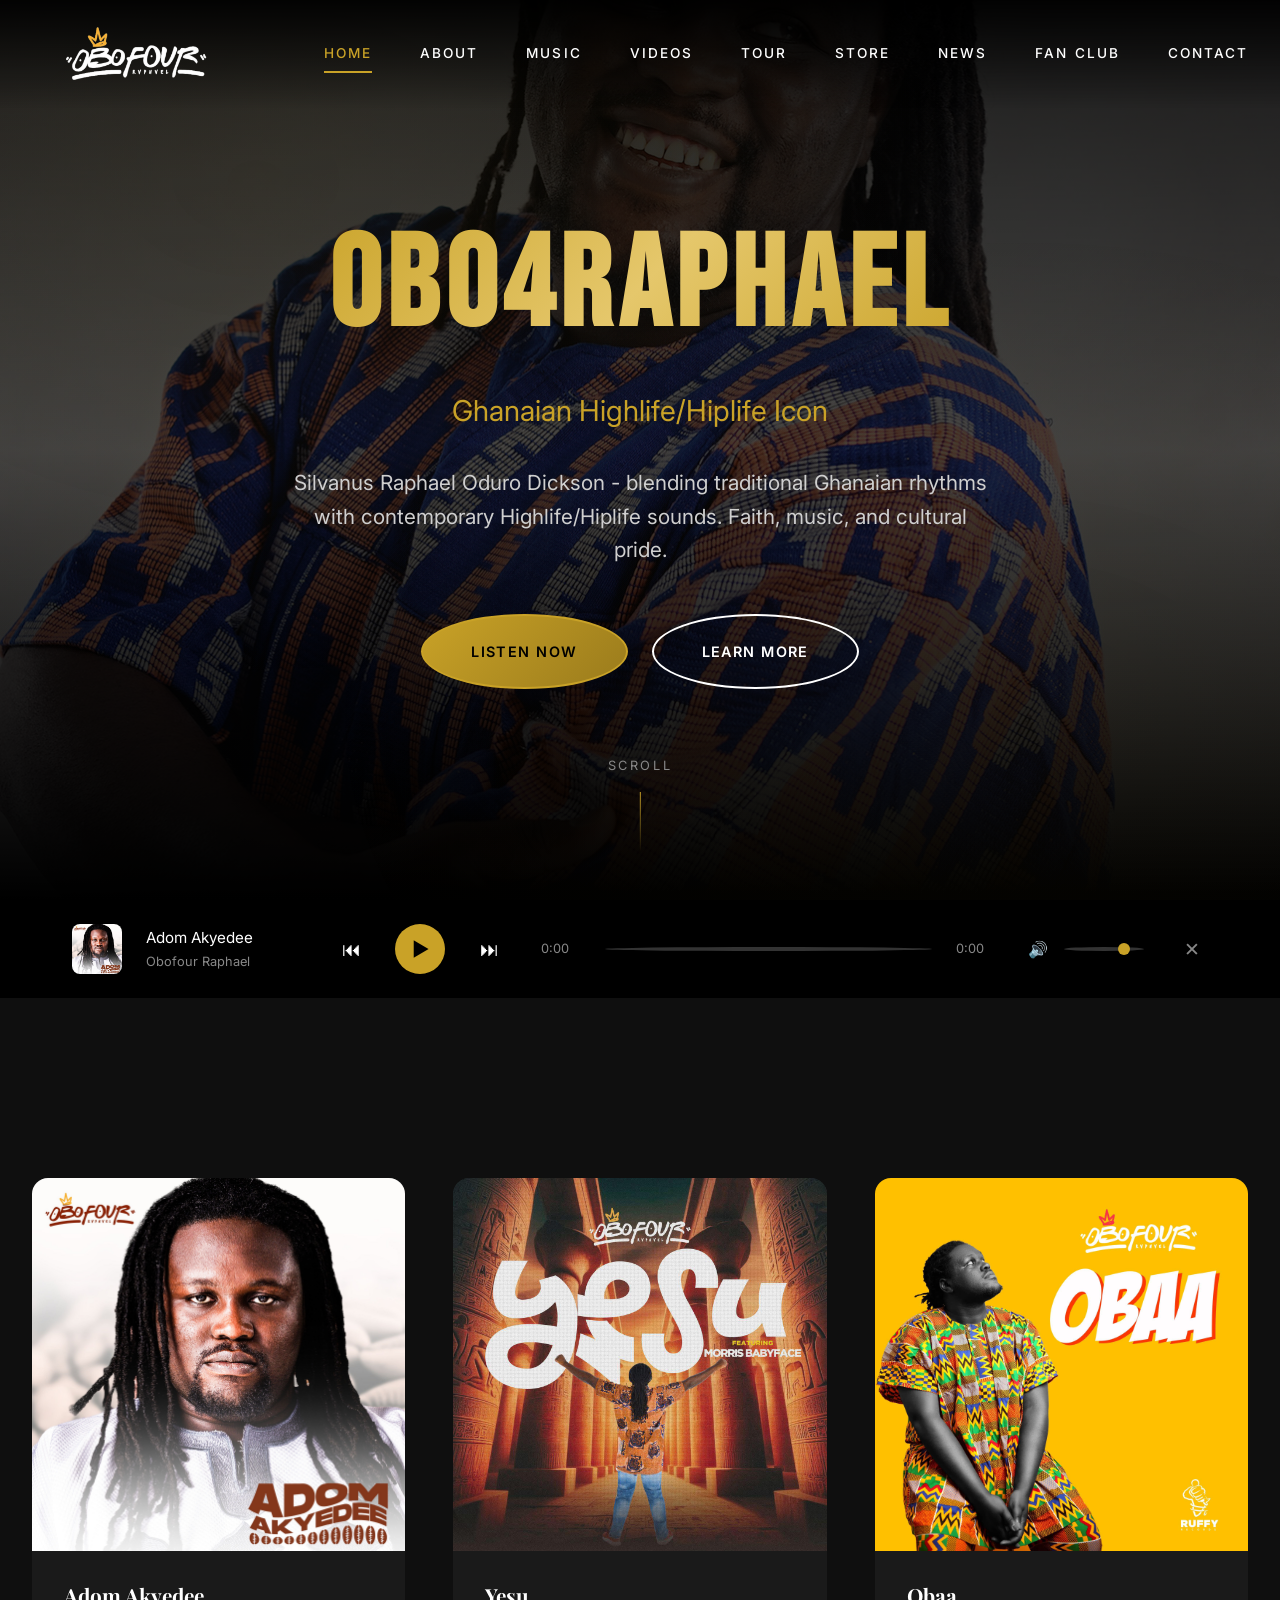
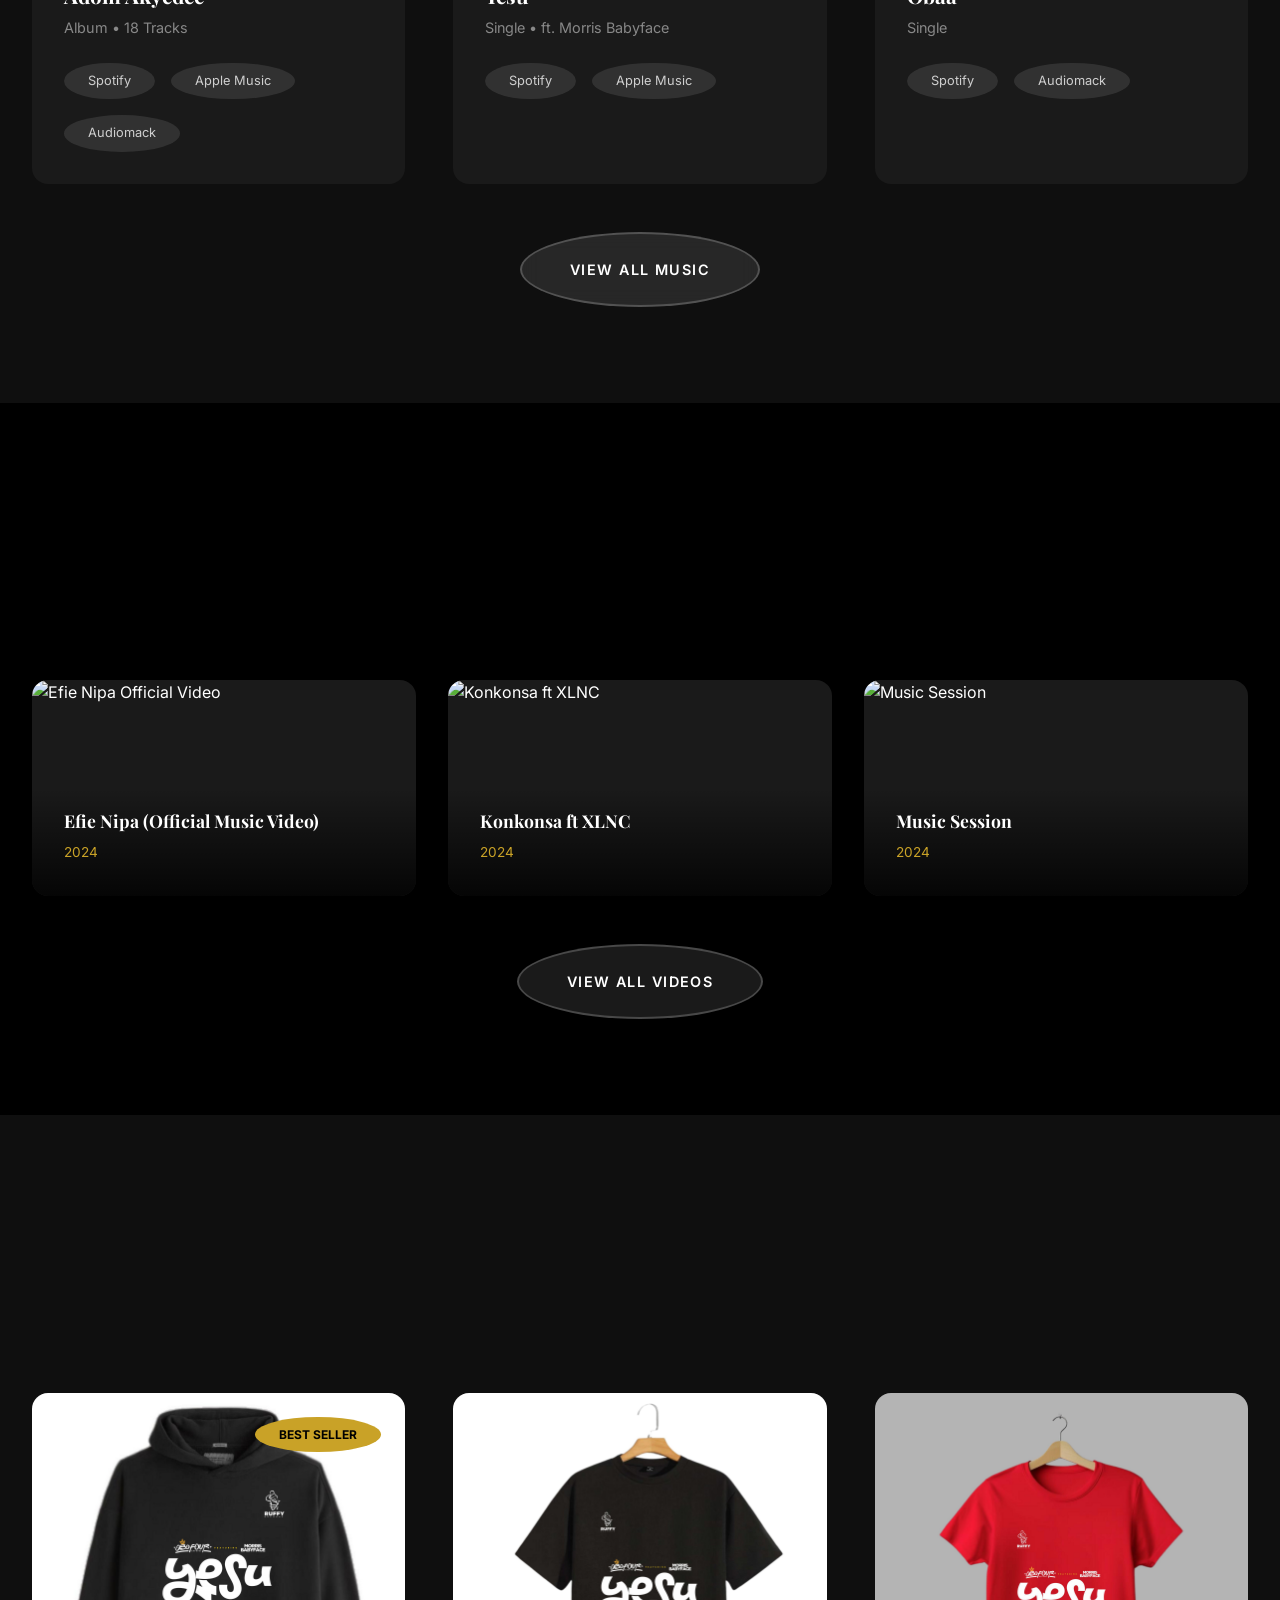
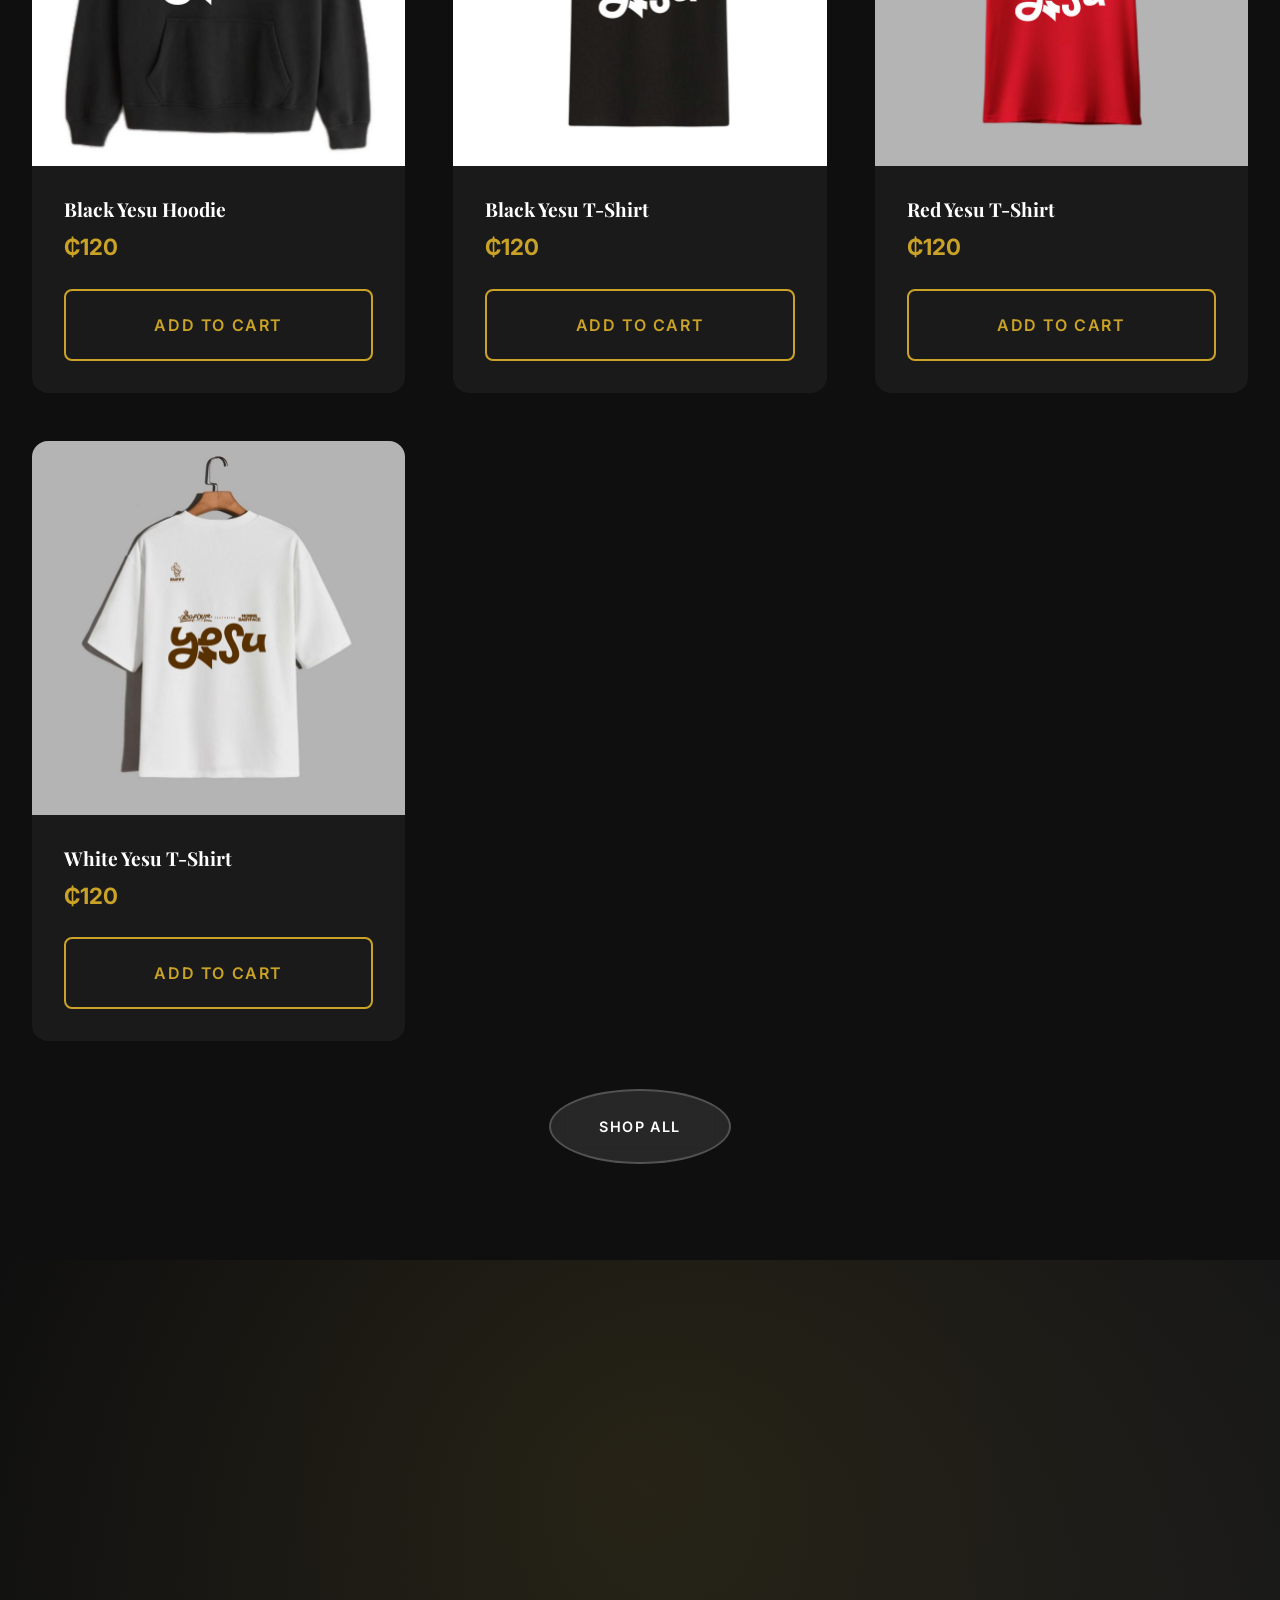
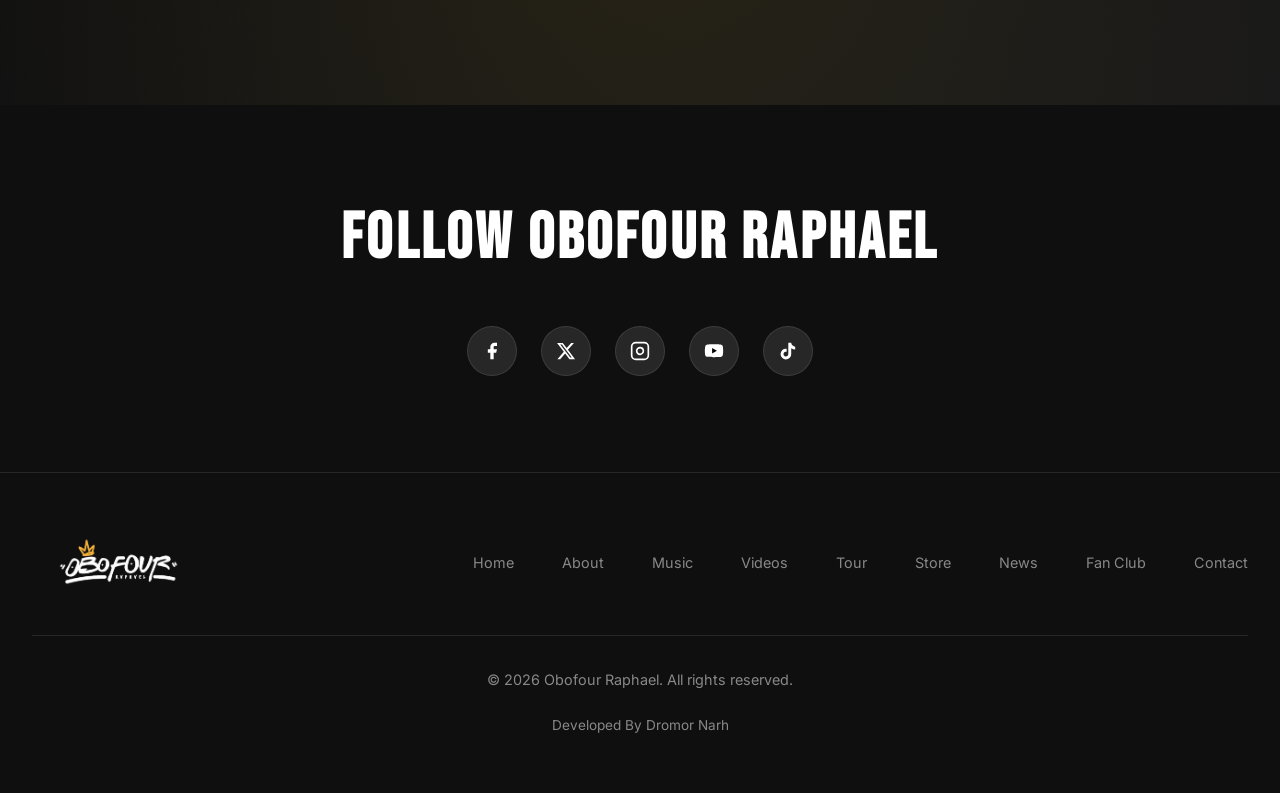
==== commit 0e7cea4a: "New Additions" ====
--- a/index.html
+++ b/index.html
@@ -4,9 +4,9 @@
     <meta charset="UTF-8">
     <meta name="viewport" content="width=device-width, initial-scale=1.0">
     <title>Obofour Raphael | Official Website</title>
-    <meta name="description" content="Welcome to the official website of Obofour Raphael - Ghanaian Gospel Artist. Discover his music, videos, tour dates, and exclusive merchandise.">
+    <meta name="description" content="Welcome to the official website of Obofour Raphael - Ghanaian Highlife/Hiplife Artist. Discover his music, videos, tour dates, and exclusive merchandise.">
     <meta property="og:title" content="Obofour Raphael | Official Website">
-    <meta property="og:description" content="Experience the music of Obofour Raphael - Ghana's finest gospel artist.">
+    <meta property="og:description" content="Experience the music of Obofour Raphael - Ghana's finest Highlife/Hiplife artist.">
     <meta property="og:image" content="ObofourThumb.jpg">
     <meta property="og:url" content="https://obo4raphael.com">
     <meta property="og:type" content="website">
@@ -76,7 +76,7 @@
         <div class="hero-content">
             <h1 class="hero-title gradient-text">OBO4RAPHAEL</h1>
             <p class="hero-subtitle">Ghanaian Highlife/Hiplife Icon</p>
-            <p class="hero-description">Silvanus Raphael Oduro Dickson - blending traditional Ghanaian rhythms with contemporary gospel sounds. Faith, music, and cultural pride.</p>
+            <p class="hero-description">Silvanus Raphael Oduro Dickson - blending traditional Ghanaian rhythms with contemporary Highlife/Hiplife sounds. Faith, music, and cultural pride.</p>
             <div class="hero-buttons">
                 <a href="music.html" class="btn btn-primary">Listen Now</a>
                 <a href="about.html" class="btn btn-secondary">Learn More</a>
@@ -318,7 +318,8 @@
                 </div>
             </div>
             <div class="footer-bottom">
-                <p class="footer-copyright">© 2025 Obofour Raphael. All rights reserved.</p>
+                <p class="footer-copyright">© 2026 Obofour Raphael. All rights reserved.</p>
+                <p style="margin-top: 8px; font-size: 0.85rem; color: var(--color-text-muted);">Developed By Dromor Narh</p>
             </div>
         </div>
     </footer>
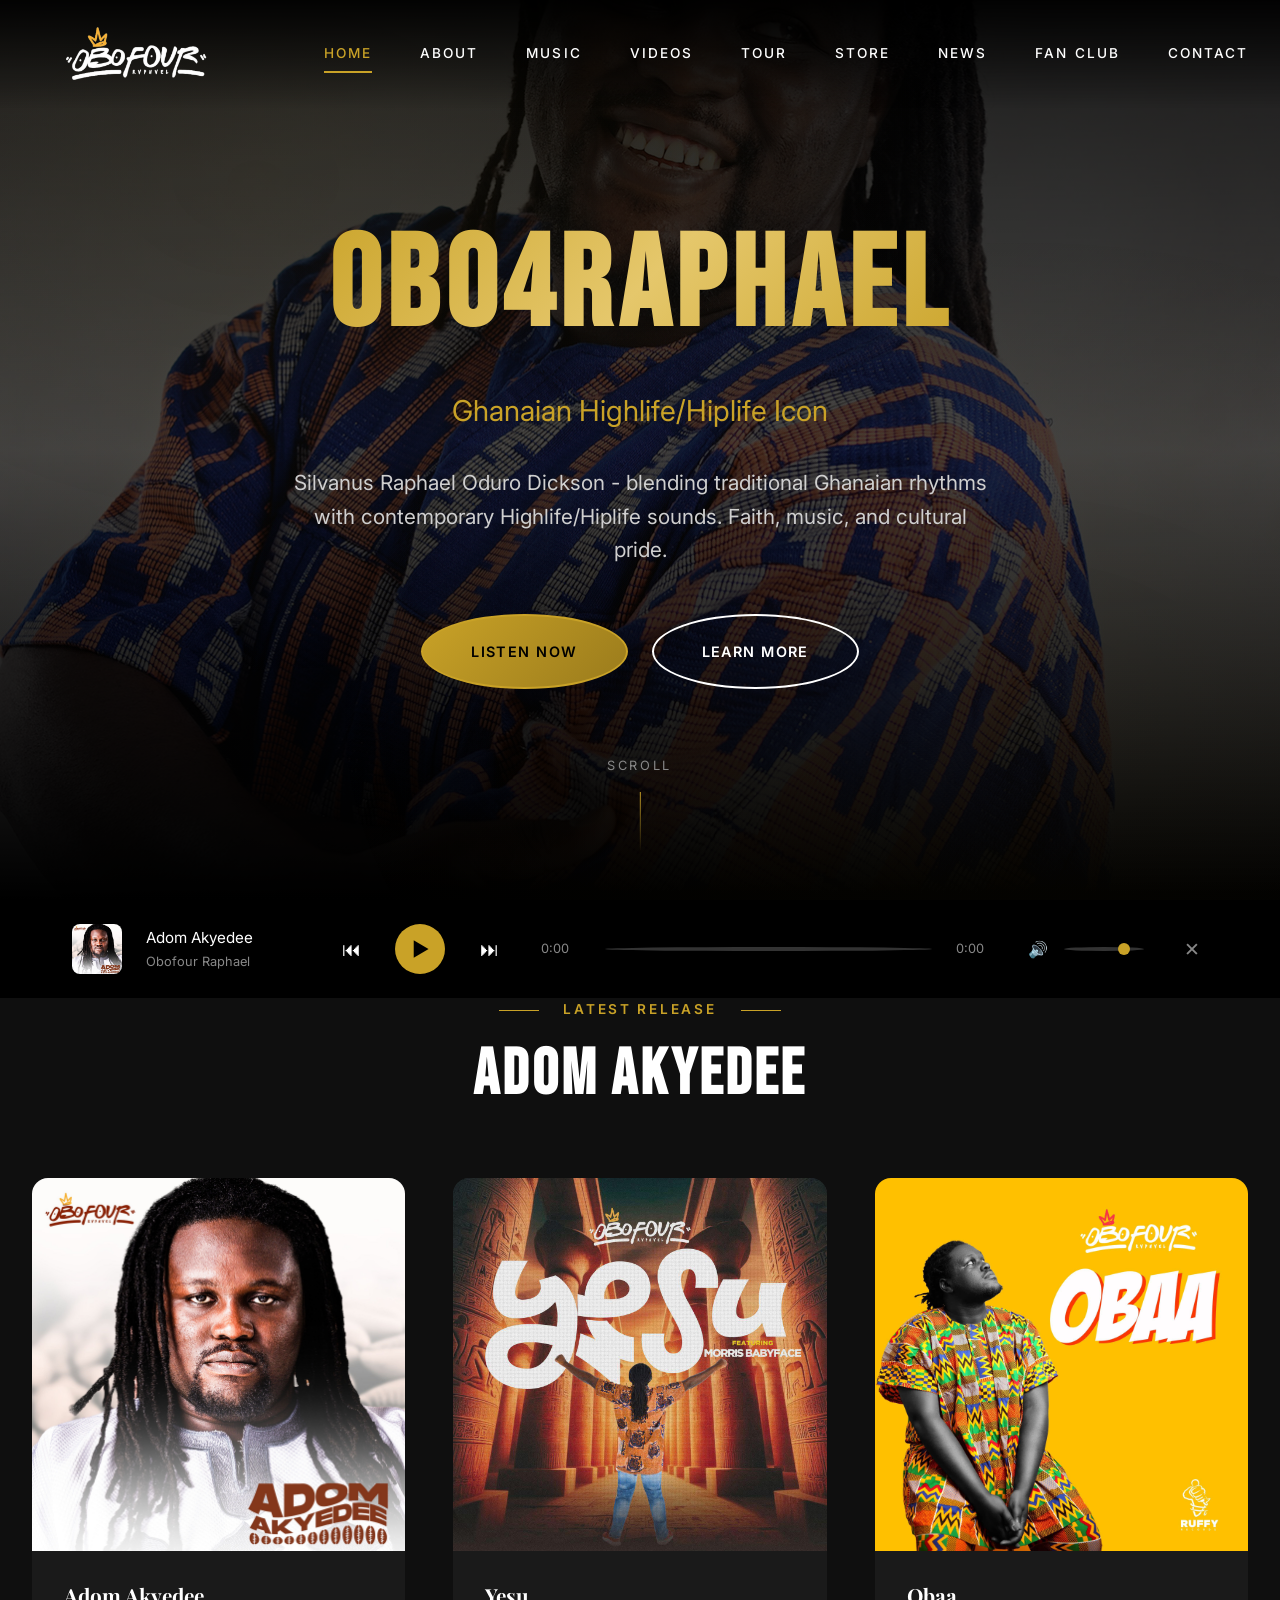
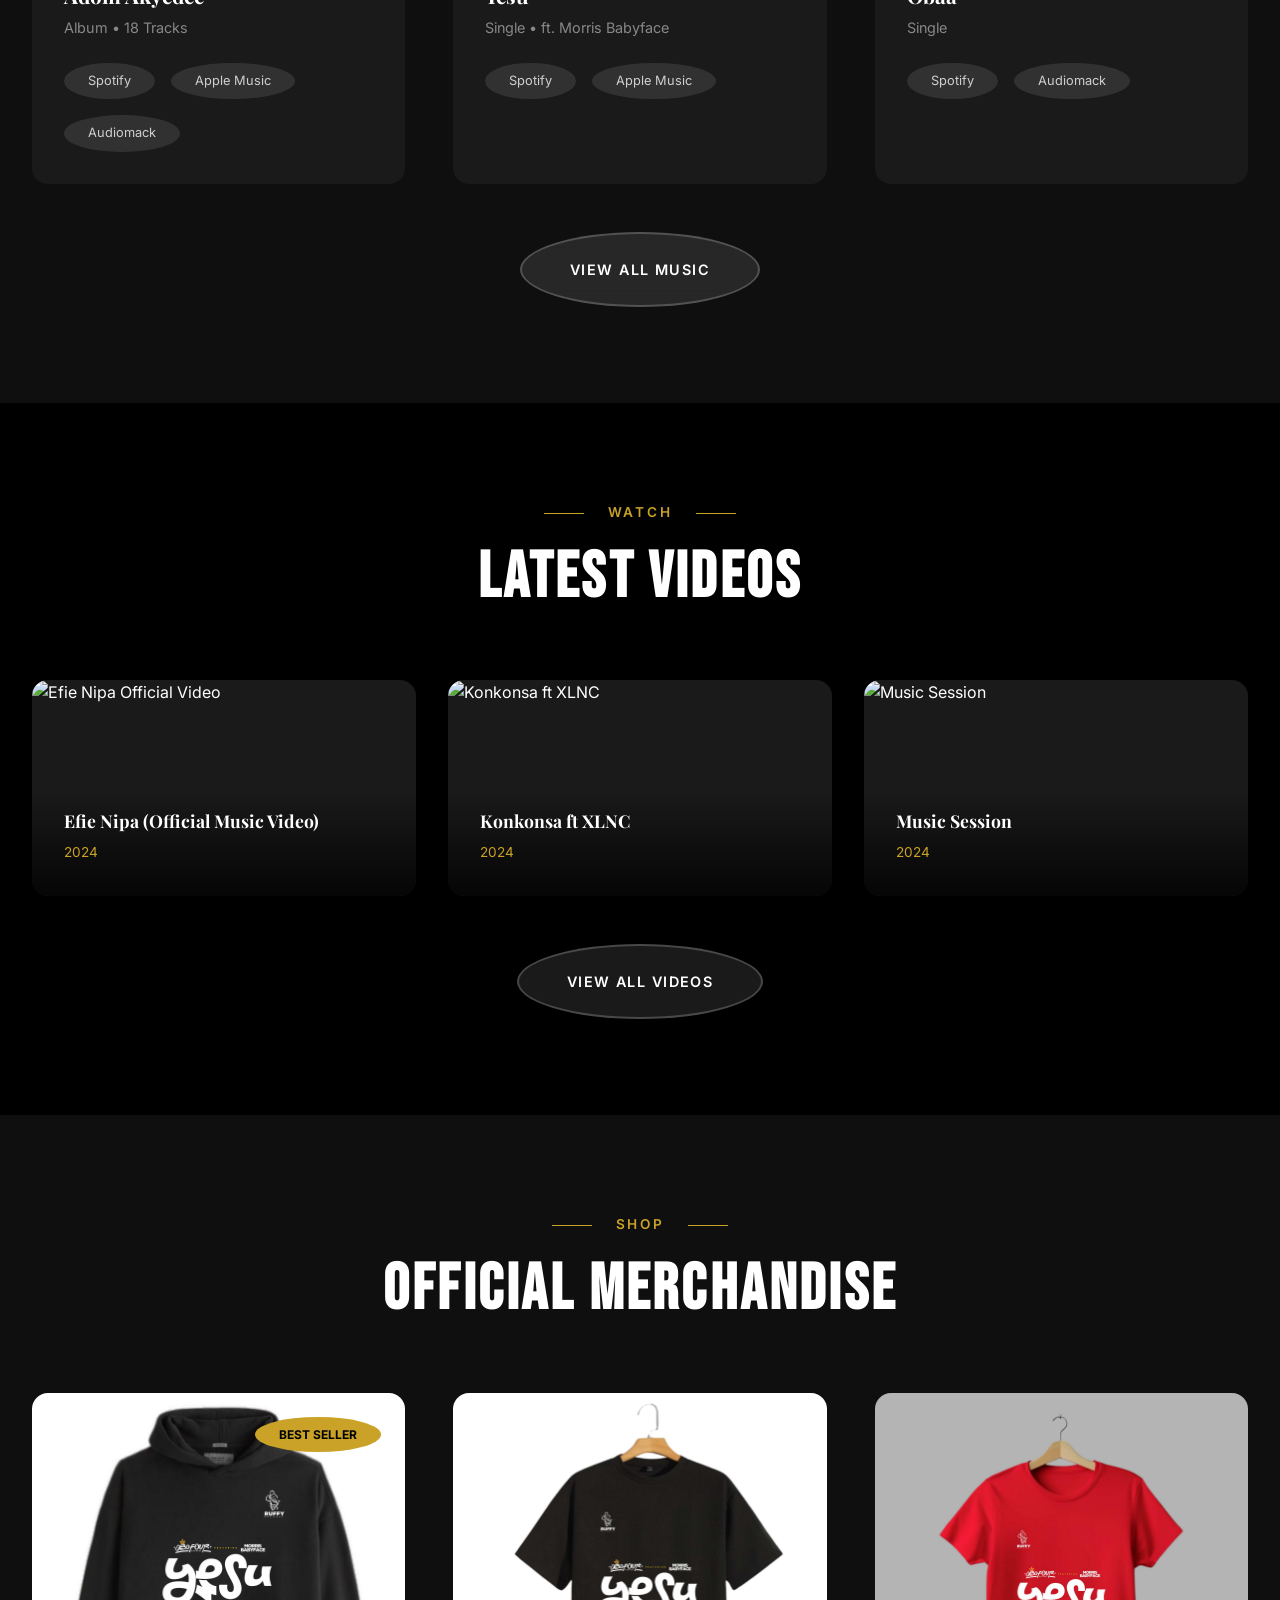
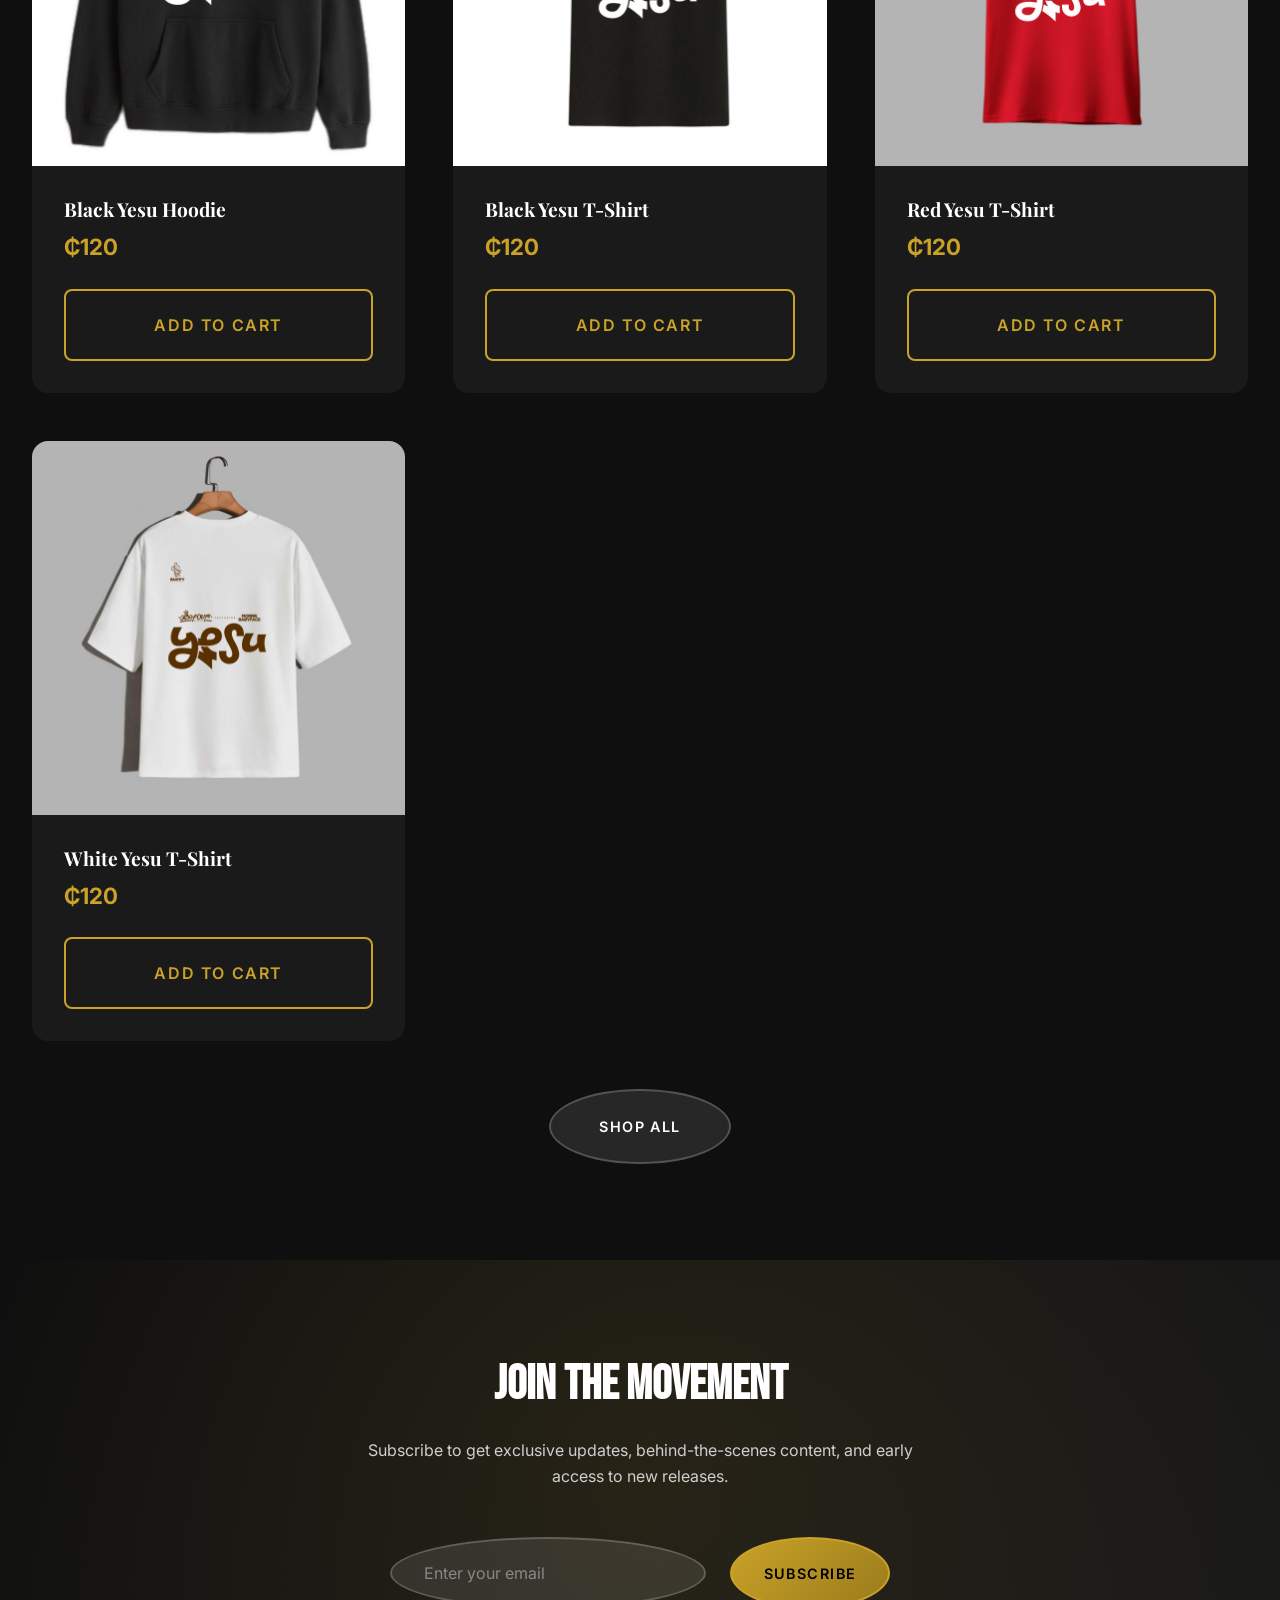
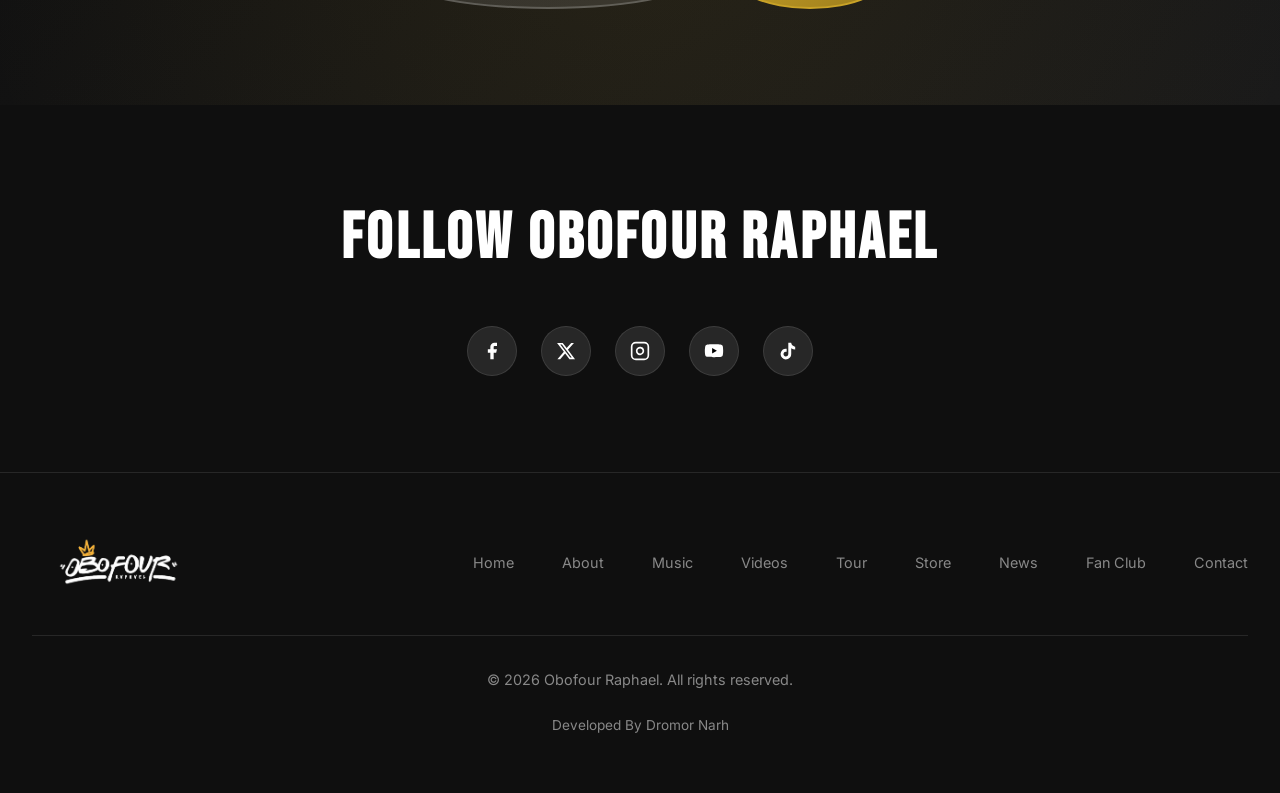
==== commit 813af853: "Update index.html" ====
--- a/index.html
+++ b/index.html
@@ -366,170 +366,181 @@
     <!-- JavaScript -->
     <script src="js/main.js"></script>
     <script>
-        window.addEventListener('scroll', function() {
-            const navbar = document.getElementById('navbar');
-            if (window.scrollY > 100) {
-                navbar.classList.add('scrolled');
-            } else {
-                navbar.classList.remove('scrolled');
-            }
-        });
-
-        // Mobile Menu Toggle
-        document.getElementById('navbar-toggle').addEventListener('click', function() {
-            this.classList.toggle('active');
-            document.getElementById('navbar-menu').classList.toggle('active');
-        });
-
-        // Scroll Reveal
-        function reveal() {
-            var reveals = document.querySelectorAll('.reveal');
-            for (var i = 0; i < reveals.length; i++) {
-                var windowHeight = window.innerHeight;
-                var elementTop = reveals[i].getBoundingClientRect().top;
-                var elementVisible = 150;
-                if (elementTop < windowHeight - elementVisible) {
-                    reveals[i].classList.add('active');
+        // Wait for DOM to be fully loaded
+        document.addEventListener('DOMContentLoaded', function() {
+            
+            window.addEventListener('scroll', function() {
+                const navbar = document.getElementById('navbar');
+                if (window.scrollY > 100) {
+                    navbar.classList.add('scrolled');
+                } else {
+                    navbar.classList.remove('scrolled');
                 }
-            }
-        }
-        window.addEventListener('scroll', reveal);
-
-        // Video Modal
-        const videoCards = document.querySelectorAll('.video-card');
-        const videoModal = document.getElementById('video-modal');
-        const videoContainer = document.getElementById('video-container');
-        const modalClose = document.getElementById('modal-close');
-
-        videoCards.forEach(card => {
-            card.addEventListener('click', function() {
-                const videoId = this.getAttribute('data-video');
-                videoContainer.innerHTML = `<iframe width="100%" height="500" src="https://www.youtube.com/embed/${videoId}?autoplay=1" frameborder="0" allow="accelerometer; autoplay; clipboard-write; encrypted-media; gyroscope; picture-in-picture" allowfullscreen></iframe>`;
-                videoModal.classList.add('active');
-                document.body.style.overflow = 'hidden';
-            });
-        });
-
-        modalClose.addEventListener('click', closeVideoModal);
-        videoModal.addEventListener('click', function(e) {
-            if (e.target === videoModal) closeVideoModal();
-        });
-
-        function closeVideoModal() {
-            videoModal.classList.remove('active');
-            videoContainer.innerHTML = '';
-            document.body.style.overflow = 'auto';
-        }
-
-        // Newsletter Form
-        function subscribeNewsletter(e) {
-            e.preventDefault();
-            alert('Thank you for subscribing! You will receive exclusive updates soon.');
-            e.target.reset();
-            return false;
-        }
-
-        // Audio Player
-        const albumTracks = [
-            { title: "01. King Of Hiplife", src: "assets/audio/01.King Of Hiplife-[AudioTrimmer.com].mp3" },
-            { title: "02. Ahoofe (ft. Nana Ama X Kojo Cue)", src: "assets/audio/02. Ahoofe (ft. Nana Ama X Kojo Cue)-[AudioTrimmer.com].mp3" },
-            { title: "03. Woso Woho (ft. Tillie Gya)", src: "assets/audio/03. Woso Woho (ft. Tillie Gya)-[AudioTrimmer.com].mp3" },
-            { title: "04. Obaa", src: "assets/audio/04. Obaa-[AudioTrimmer.com].mp3" },
-            { title: "05. Mpaebo Nwom", src: "assets/audio/05.Mpaebo Nwom-[AudioTrimmer.com].mp3" }
-        ];
-
-        let currentTrackIndex = 0;
-        let isPlaying = false;
-        const audioPlayer = document.getElementById('audio-player');
-        const musicPlayer = document.getElementById('music-player');
-
-        function playAlbum(album) {
-            currentTrackIndex = 0;
-            loadTrack(albumTracks[currentTrackIndex]);
-            audioPlayer.play();
-            isPlaying = true;
-            updatePlayButton();
-            musicPlayer.classList.add('active');
-        }
-
-        function playSingle(single) {
-            const singles = {
-                'yesu': { title: 'Yesu', src: 'yesu.mp3', cover: 'yesu.jpg' },
-                'obaa': { title: 'Obaa', src: 'obaa.mp3', cover: 'obaa.jpg' }
-            };
-            const track = singles[single];
-            document.getElementById('player-title').textContent = track.title;
-            document.getElementById('player-cover').src = track.cover;
-            audioPlayer.src = track.src;
-            audioPlayer.play();
-            isPlaying = true;
-            updatePlayButton();
-            musicPlayer.classList.add('active');
-        }
-
-        function loadTrack(track) {
-            document.getElementById('player-title').textContent = track.title;
-            audioPlayer.src = track.src;
-        }
-
-        function updatePlayButton() {
-            document.getElementById('player-play').textContent = isPlaying ? '⏸' : '▶';
-        }
-
-        document.getElementById('player-play').addEventListener('click', function() {
-            if (isPlaying) {
+            });
+
+            // Mobile Menu Toggle
+            const navbarToggle = document.getElementById('navbar-toggle');
+            if (navbarToggle) {
+                navbarToggle.addEventListener('click', function() {
+                    this.classList.toggle('active');
+                    document.getElementById('navbar-menu').classList.toggle('active');
+                });
+            }
+
+            // Scroll Reveal
+            function reveal() {
+                var reveals = document.querySelectorAll('.reveal');
+                for (var i = 0; i < reveals.length; i++) {
+                    var windowHeight = window.innerHeight;
+                    var elementTop = reveals[i].getBoundingClientRect().top;
+                    var elementVisible = 150;
+                    if (elementTop < windowHeight - elementVisible) {
+                        reveals[i].classList.add('active');
+                    }
+                }
+            }
+            window.addEventListener('scroll', reveal);
+
+            // Video Modal
+            const videoCards = document.querySelectorAll('.video-card');
+            const videoModal = document.getElementById('video-modal');
+            const videoContainer = document.getElementById('video-container');
+            const modalClose = document.getElementById('modal-close');
+
+            videoCards.forEach(card => {
+                card.addEventListener('click', function() {
+                    const videoId = this.getAttribute('data-video');
+                    videoContainer.innerHTML = `<iframe width="100%" height="500" src="https://www.youtube.com/embed/${videoId}?autoplay=1" frameborder="0" allow="accelerometer; autoplay; clipboard-write; encrypted-media; gyroscope; picture-in-picture" allowfullscreen></iframe>`;
+                    videoModal.classList.add('active');
+                    document.body.style.overflow = 'hidden';
+                });
+            });
+
+            if (modalClose) {
+                modalClose.addEventListener('click', closeVideoModal);
+            }
+            if (videoModal) {
+                videoModal.addEventListener('click', function(e) {
+                    if (e.target === videoModal) closeVideoModal();
+                });
+            }
+
+            function closeVideoModal() {
+                videoModal.classList.remove('active');
+                videoContainer.innerHTML = '';
+                document.body.style.overflow = 'auto';
+            }
+
+            // Newsletter Form
+            function subscribeNewsletter(e) {
+                e.preventDefault();
+                alert('Thank you for subscribing! You will receive exclusive updates soon.');
+                e.target.reset();
+                return false;
+            }
+
+            // Audio Player
+            const albumTracks = [
+                { title: "01. King Of Hiplife", src: "assets/audio/01.King Of Hiplife-[AudioTrimmer.com].mp3" },
+                { title: "02. Ahoofe (ft. Nana Ama X Kojo Cue)", src: "assets/audio/02. Ahoofe (ft. Nana Ama X Kojo Cue)-[AudioTrimmer.com].mp3" },
+                { title: "03. Woso Woho (ft. Tillie Gya)", src: "assets/audio/03. Woso Woho (ft. Tillie Gya)-[AudioTrimmer.com].mp3" },
+                { title: "04. Obaa", src: "assets/audio/04. Obaa-[AudioTrimmer.com].mp3" },
+                { title: "05. Mpaebo Nwom", src: "assets/audio/05.Mpaebo Nwom-[AudioTrimmer.com].mp3" }
+            ];
+
+            let currentTrackIndex = 0;
+            let isPlaying = false;
+            const audioPlayer = document.getElementById('audio-player');
+            const musicPlayer = document.getElementById('music-player');
+
+            function playAlbum(album) {
+                currentTrackIndex = 0;
+                loadTrack(albumTracks[currentTrackIndex]);
+                audioPlayer.play();
+                isPlaying = true;
+                updatePlayButton();
+                musicPlayer.classList.add('active');
+            }
+
+            function playSingle(single) {
+                const singles = {
+                    'yesu': { title: 'Yesu', src: 'yesu.mp3', cover: 'yesu.jpg' },
+                    'obaa': { title: 'Obaa', src: 'obaa.mp3', cover: 'obaa.jpg' }
+                };
+                const track = singles[single];
+                document.getElementById('player-title').textContent = track.title;
+                document.getElementById('player-cover').src = track.cover;
+                audioPlayer.src = track.src;
+                audioPlayer.play();
+                isPlaying = true;
+                updatePlayButton();
+                musicPlayer.classList.add('active');
+            }
+
+            function loadTrack(track) {
+                document.getElementById('player-title').textContent = track.title;
+                audioPlayer.src = track.src;
+            }
+
+            function updatePlayButton() {
+                document.getElementById('player-play').textContent = isPlaying ? '⏸' : '▶';
+            }
+
+            document.getElementById('player-play').addEventListener('click', function() {
+                if (isPlaying) {
+                    audioPlayer.pause();
+                } else {
+                    audioPlayer.play();
+                }
+                isPlaying = !isPlaying;
+                updatePlayButton();
+            });
+
+            document.getElementById('player-next').addEventListener('click', function() {
+                currentTrackIndex = (currentTrackIndex + 1) % albumTracks.length;
+                loadTrack(albumTracks[currentTrackIndex]);
+                if (isPlaying) audioPlayer.play();
+            });
+
+            document.getElementById('player-prev').addEventListener('click', function() {
+                currentTrackIndex = (currentTrackIndex - 1 + albumTracks.length) % albumTracks.length;
+                loadTrack(albumTracks[currentTrackIndex]);
+                if (isPlaying) audioPlayer.play();
+            });
+
+            document.getElementById('player-close').addEventListener('click', function() {
+                musicPlayer.classList.remove('active');
                 audioPlayer.pause();
-            } else {
-                audioPlayer.play();
-            }
-            isPlaying = !isPlaying;
-            updatePlayButton();
-        });
-
-        document.getElementById('player-next').addEventListener('click', function() {
-            currentTrackIndex = (currentTrackIndex + 1) % albumTracks.length;
-            loadTrack(albumTracks[currentTrackIndex]);
-            if (isPlaying) audioPlayer.play();
-        });
-
-        document.getElementById('player-prev').addEventListener('click', function() {
-            currentTrackIndex = (currentTrackIndex - 1 + albumTracks.length) % albumTracks.length;
-            loadTrack(albumTracks[currentTrackIndex]);
-            if (isPlaying) audioPlayer.play();
-        });
-
-        document.getElementById('player-close').addEventListener('click', function() {
-            musicPlayer.classList.remove('active');
-            audioPlayer.pause();
-            isPlaying = false;
-            updatePlayButton();
-        });
-
-        audioPlayer.addEventListener('timeupdate', function() {
-            const progress = (audioPlayer.currentTime / audioPlayer.duration) * 100;
-            document.getElementById('progress-fill').style.width = progress + '%';
-            
-            const current = formatTime(audioPlayer.currentTime);
-            const duration = formatTime(audioPlayer.duration);
-            document.getElementById('player-current').textContent = current;
-            document.getElementById('player-duration').textContent = duration || '0:00';
-        });
-
-        function formatTime(seconds) {
-            if (isNaN(seconds)) return '0:00';
-            const mins = Math.floor(seconds / 60);
-            const secs = Math.floor(seconds % 60);
-            return mins + ':' + (secs < 10 ? '0' : '') + secs;
-        }
-
-        document.getElementById('progress-bar').addEventListener('click', function(e) {
-            const rect = this.getBoundingClientRect();
-            const percent = (e.clientX - rect.left) / rect.width;
-            audioPlayer.currentTime = percent * audioPlayer.duration;
-        });
-
-        document.getElementById('volume-slider').addEventListener('input', function() {
-            audioPlayer.volume = this.value / 100;
+                isPlaying = false;
+                updatePlayButton();
+            });
+
+            audioPlayer.addEventListener('timeupdate', function() {
+                const progress = (audioPlayer.currentTime / audioPlayer.duration) * 100;
+                document.getElementById('progress-fill').style.width = progress + '%';
+                
+                const current = formatTime(audioPlayer.currentTime);
+                const duration = formatTime(audioPlayer.duration);
+                document.getElementById('player-current').textContent = current;
+                document.getElementById('player-duration').textContent = duration || '0:00';
+            });
+
+            function formatTime(seconds) {
+                if (isNaN(seconds)) return '0:00';
+                const mins = Math.floor(seconds / 60);
+                const secs = Math.floor(seconds % 60);
+                return mins + ':' + (secs < 10 ? '0' : '') + secs;
+            }
+
+            document.getElementById('progress-bar').addEventListener('click', function(e) {
+                const rect = this.getBoundingClientRect();
+                const percent = (e.clientX - rect.left) / rect.width;
+                audioPlayer.currentTime = percent * audioPlayer.duration;
+            });
+
+            document.getElementById('volume-slider').addEventListener('input', function() {
+                audioPlayer.volume = this.value / 100;
+            });
         });
     </script>
 </body>
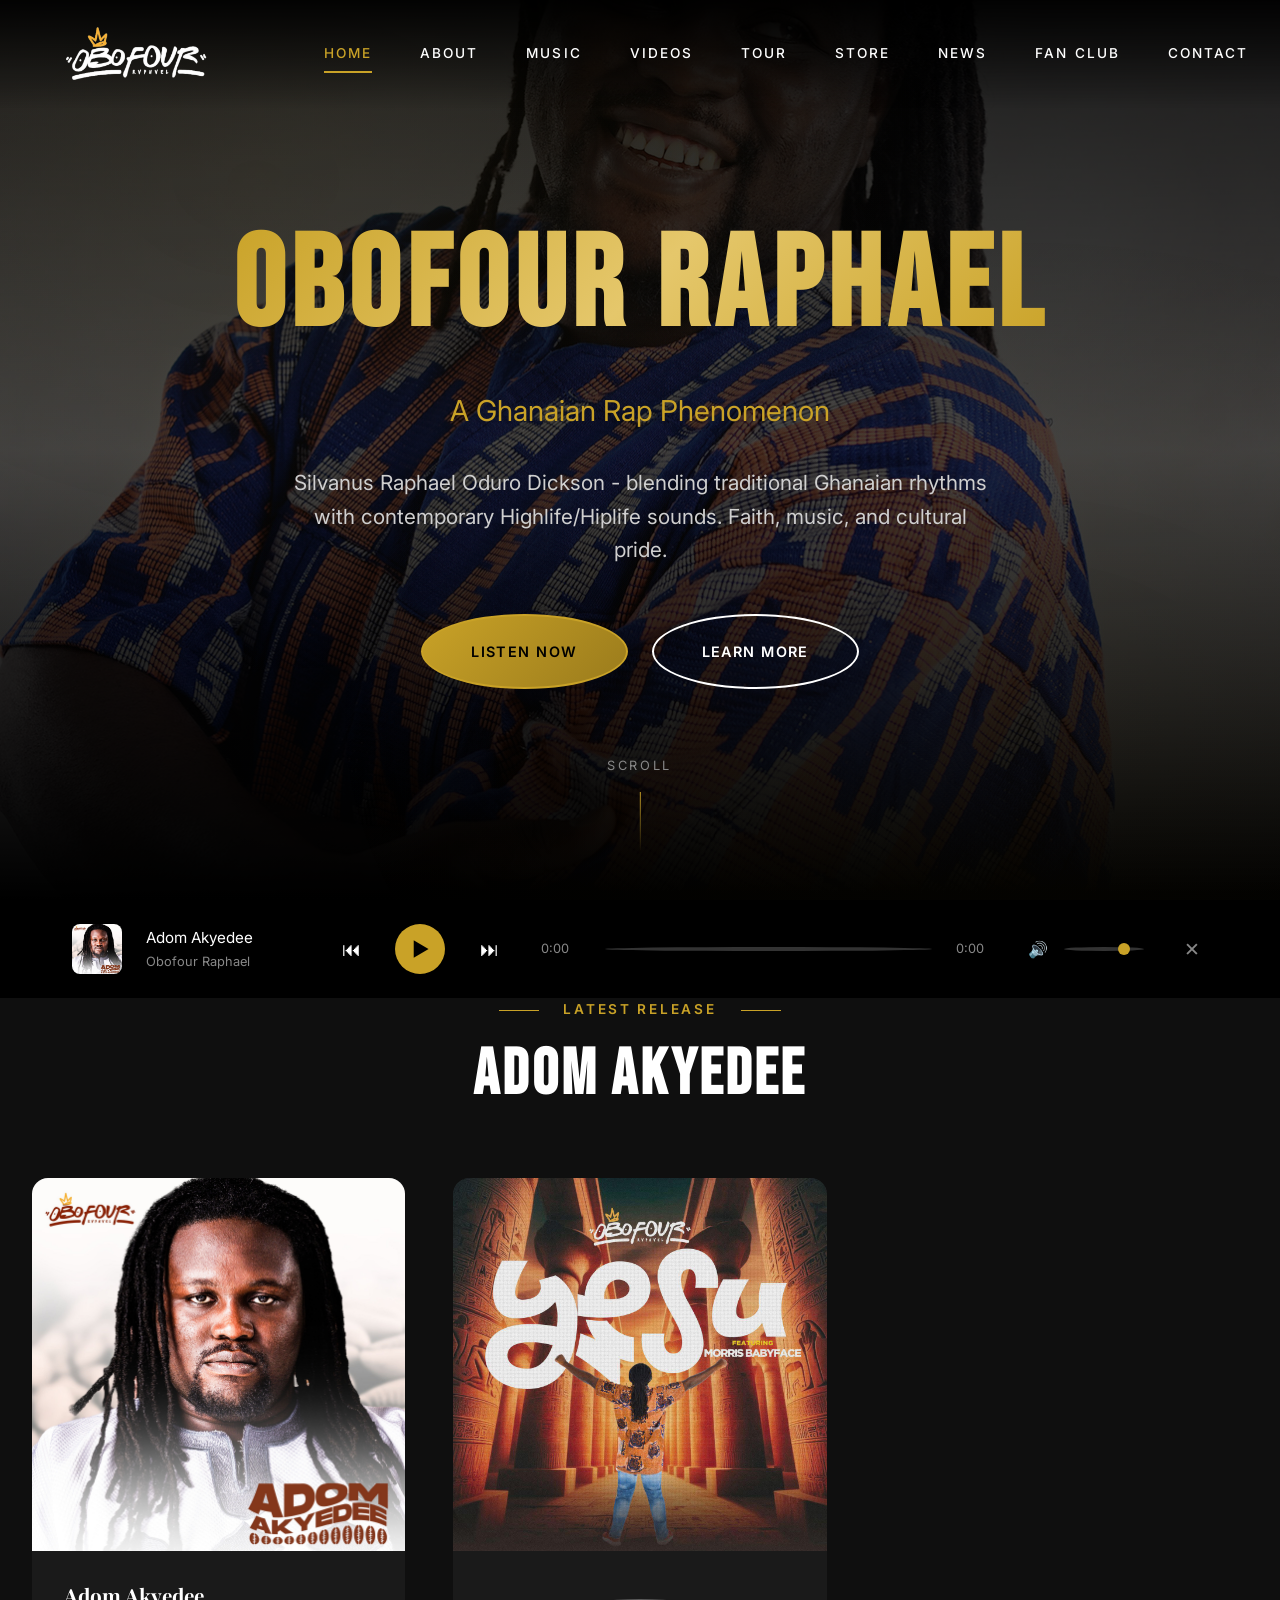
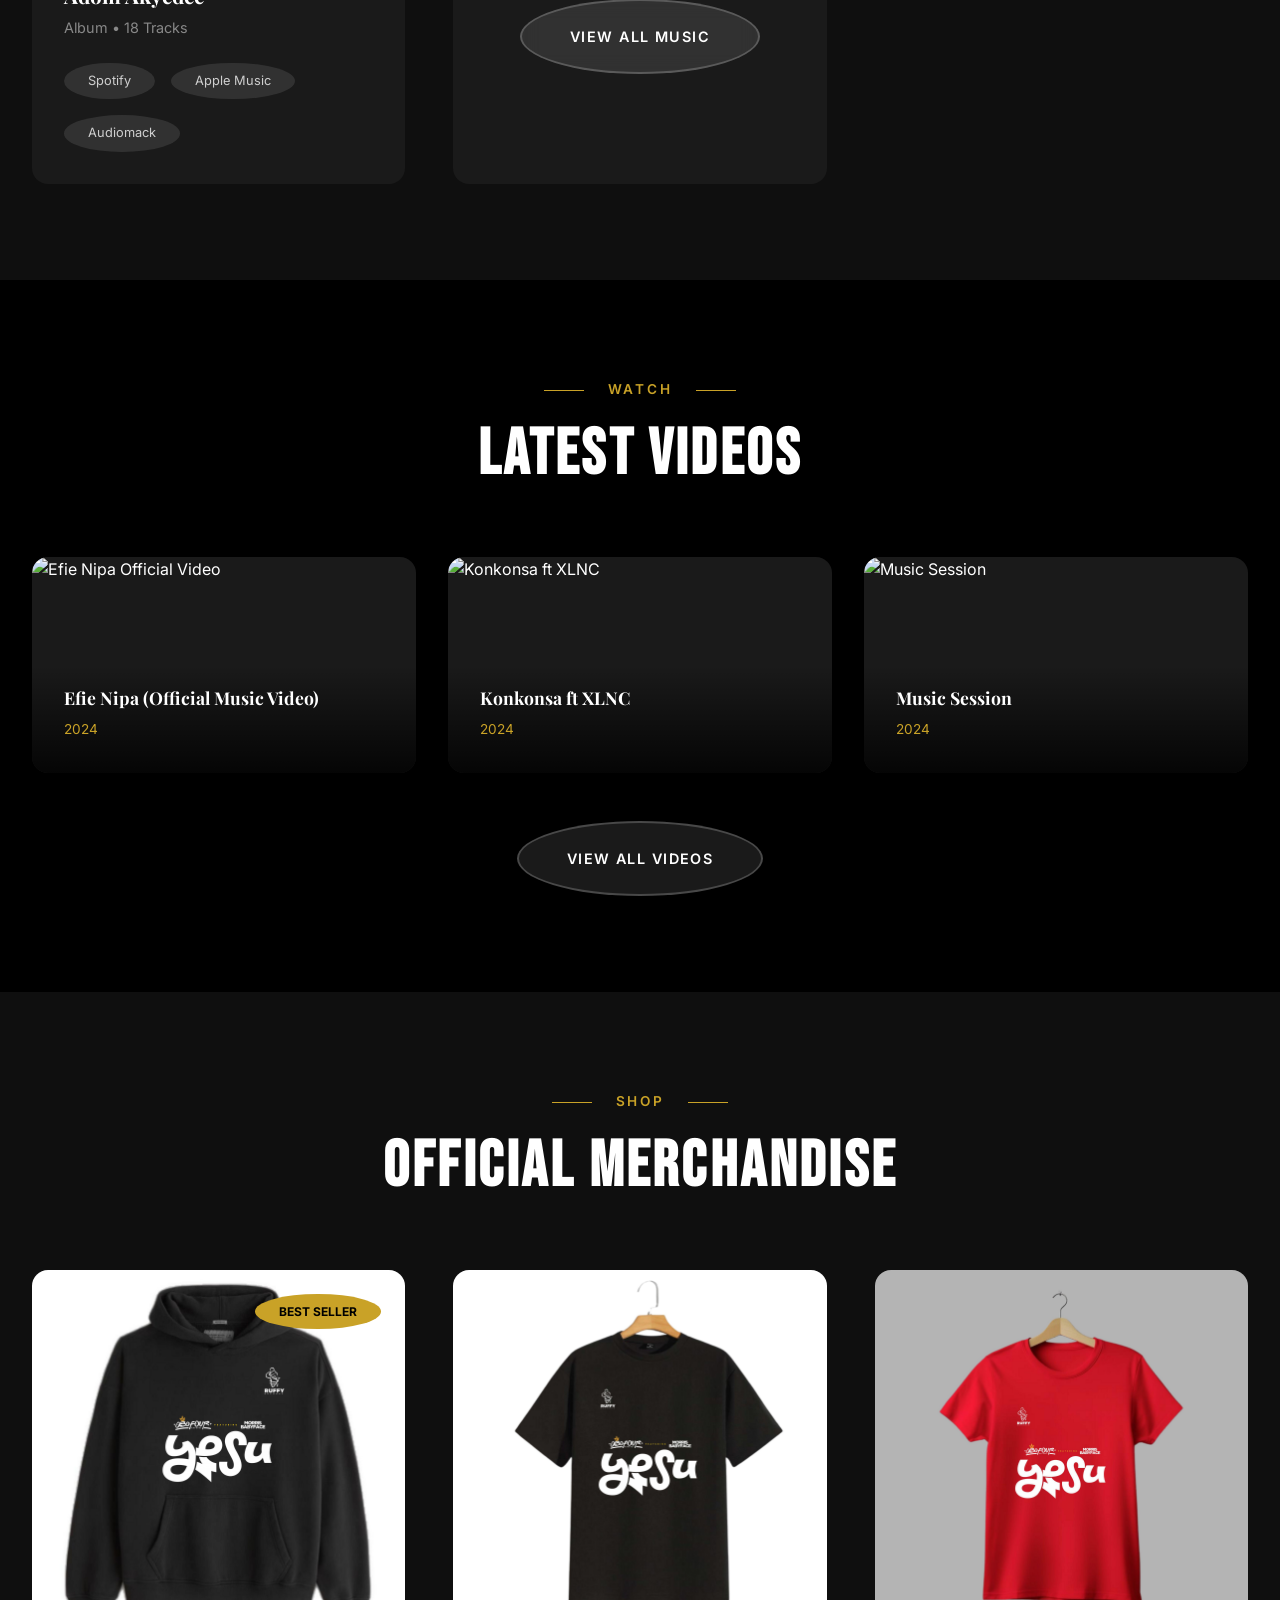
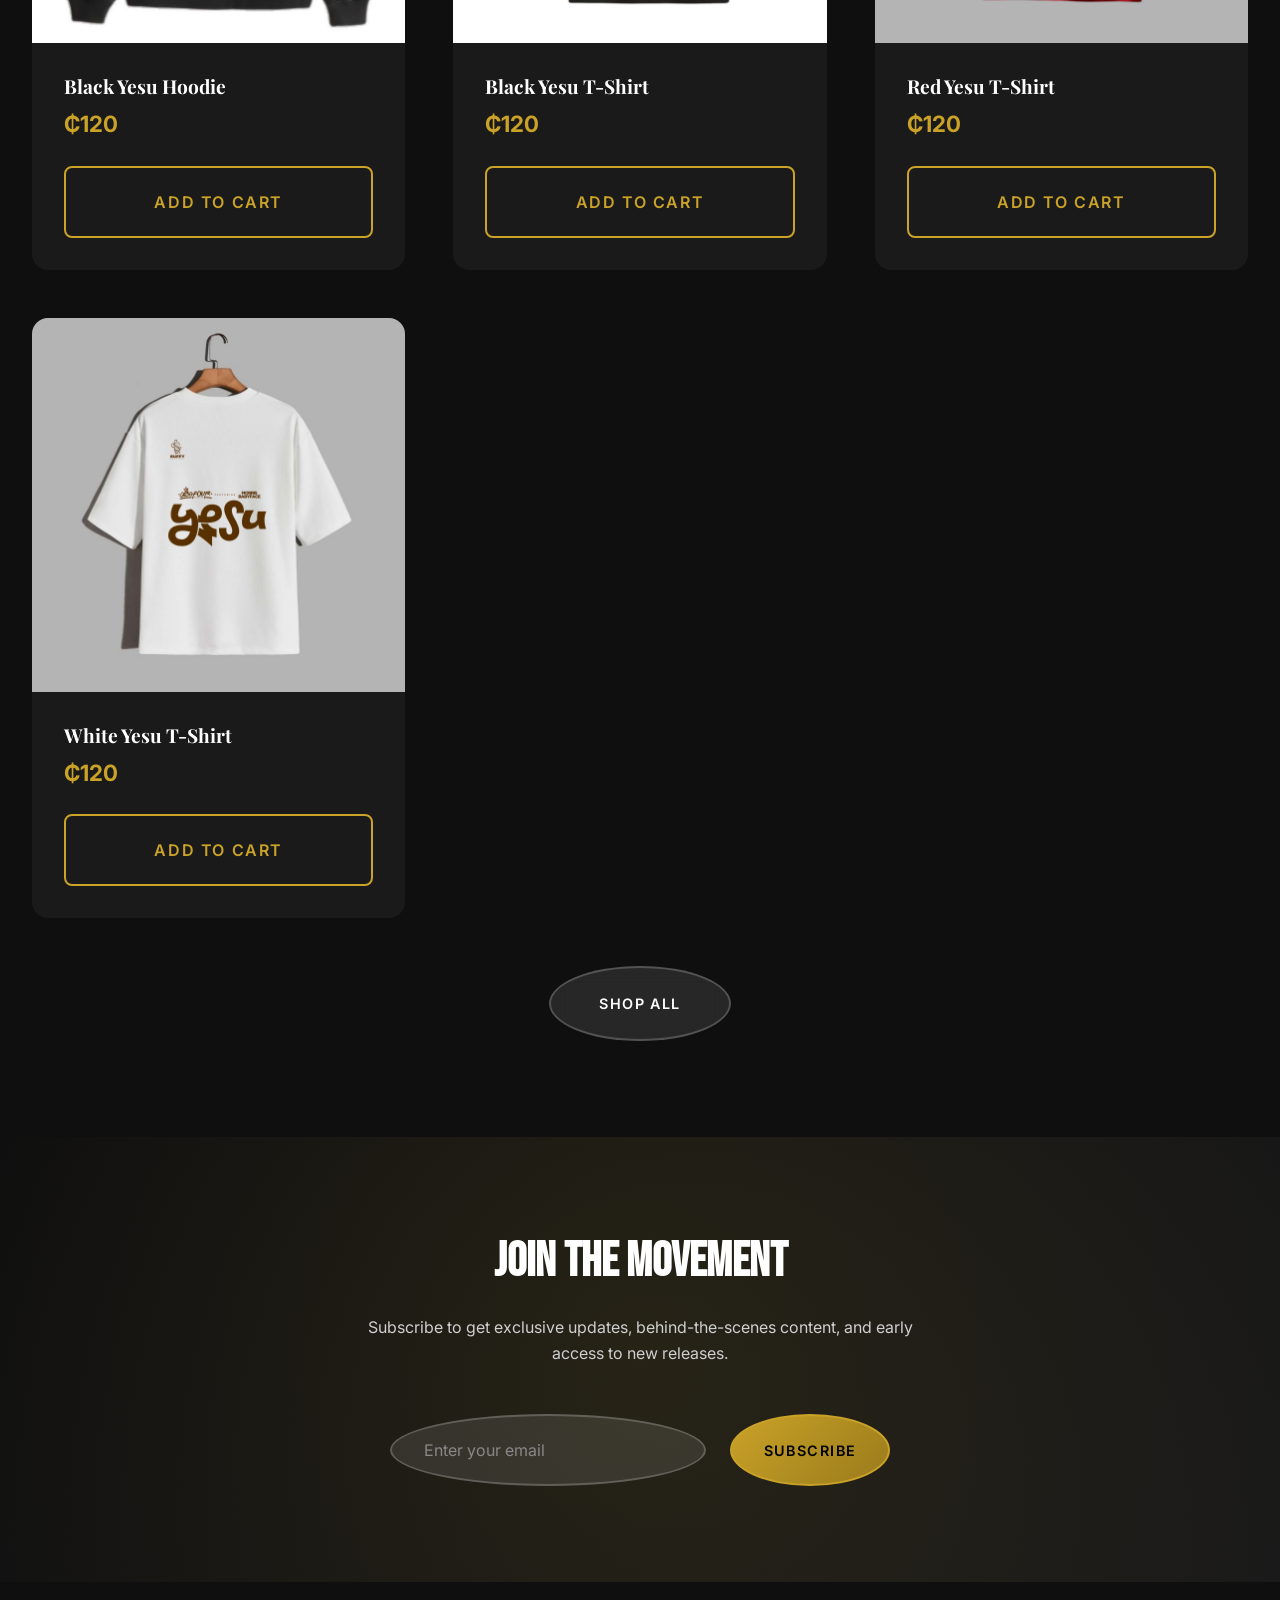
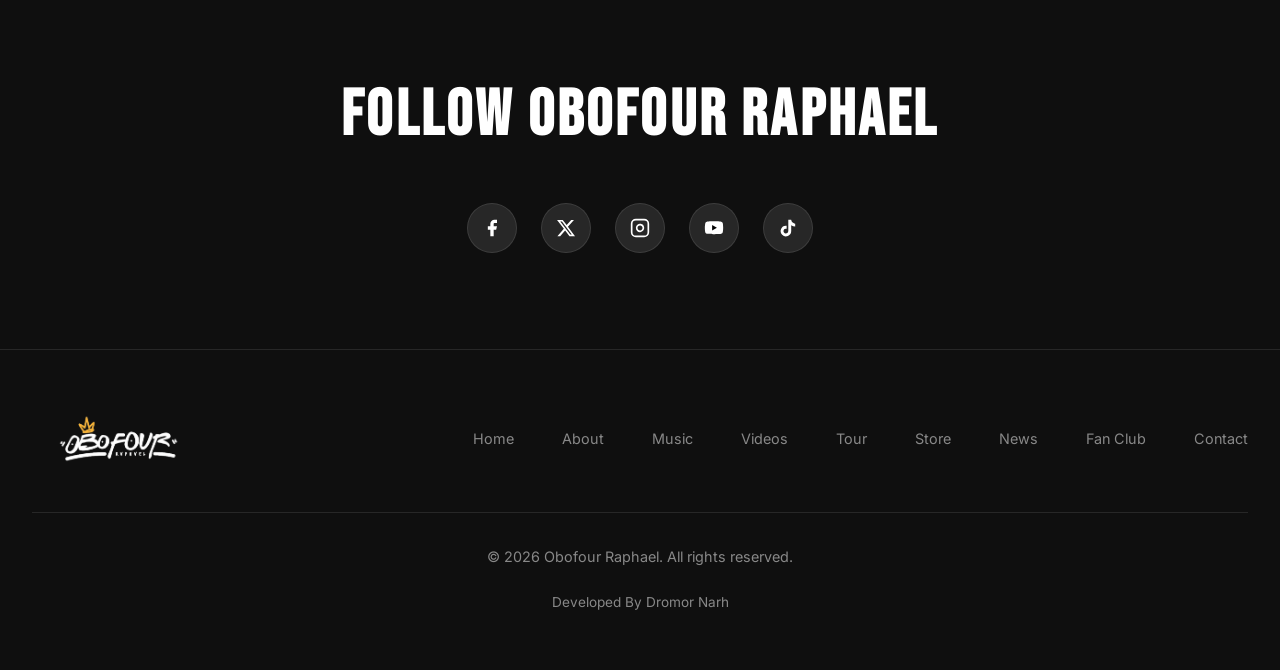
==== commit 9bf3f602: "Update index.html" ====
--- a/index.html
+++ b/index.html
@@ -74,8 +74,8 @@
             <img src="OBOFOURENTRY.jpg" alt="Obofour Raphael">
         </div>
         <div class="hero-content">
-            <h1 class="hero-title gradient-text">OBO4RAPHAEL</h1>
-            <p class="hero-subtitle">Ghanaian Highlife/Hiplife Icon</p>
+            <h1 class="hero-title gradient-text">OBOFOUR RAPHAEL</h1>
+            <p class="hero-subtitle">A Ghanaian Rap Phenomenon</p>
             <p class="hero-description">Silvanus Raphael Oduro Dickson - blending traditional Ghanaian rhythms with contemporary Highlife/Hiplife sounds. Faith, music, and cultural pride.</p>
             <div class="hero-buttons">
                 <a href="music.html" class="btn btn-primary">Listen Now</a>
@@ -116,8 +116,12 @@
                     </div>
                 </div>
 
+                <!--Awula Single-->
+                <div class="album-card reveal active reveal-delay-1">
+                    <div class="album-cover">
+
                 <!-- Yesu Single -->
-                <div class="album-card reveal active reveal-delay-1">
+                <div class="album-card reveal active reveal-delay-2">
                     <div class="album-cover">
                         <img src="yesu.jpg" alt="Yesu Single">
                         <div class="album-overlay">
@@ -135,7 +139,7 @@
                 </div>
 
                 <!-- Obaa Single -->
-                <div class="album-card reveal active reveal-delay-2">
+                <div class="album-card reveal active reveal-delay-3">
                     <div class="album-cover">
                         <img src="obaa.jpg" alt="Obaa Single">
                         <div class="album-overlay">
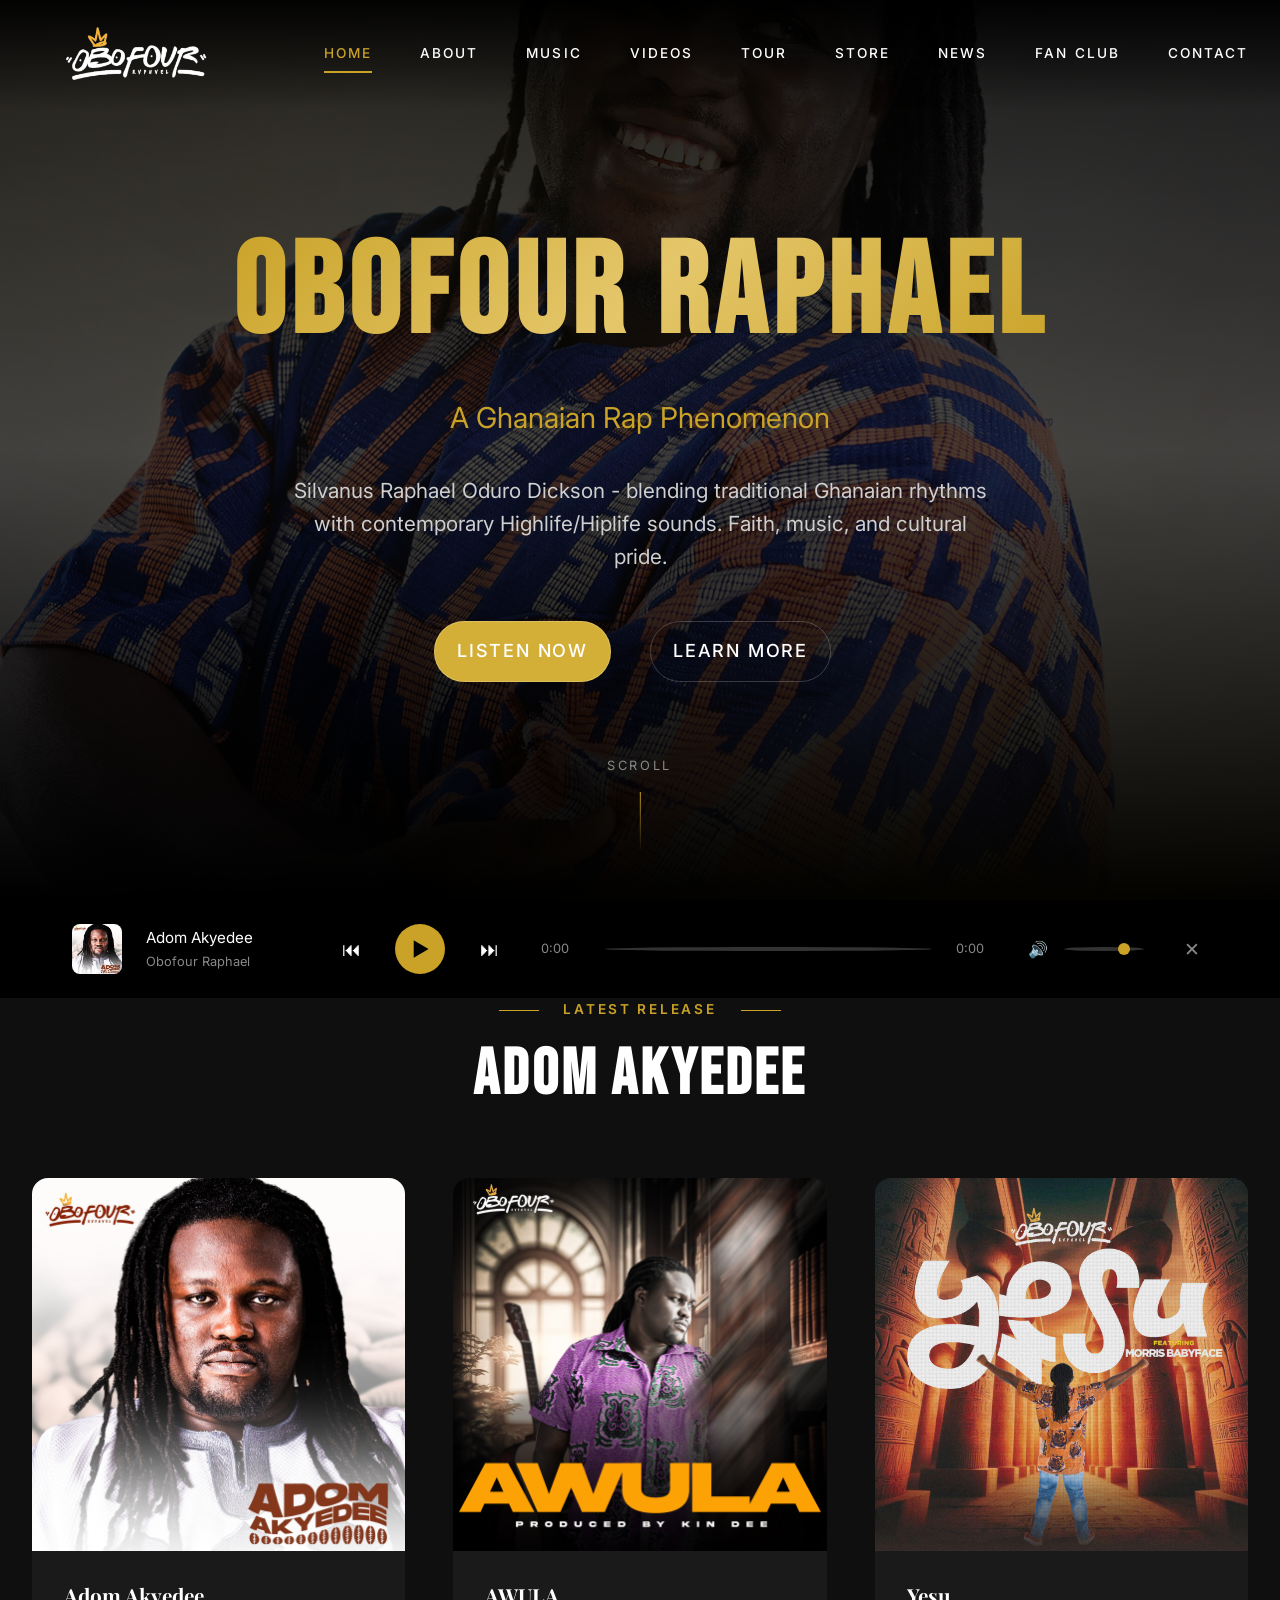
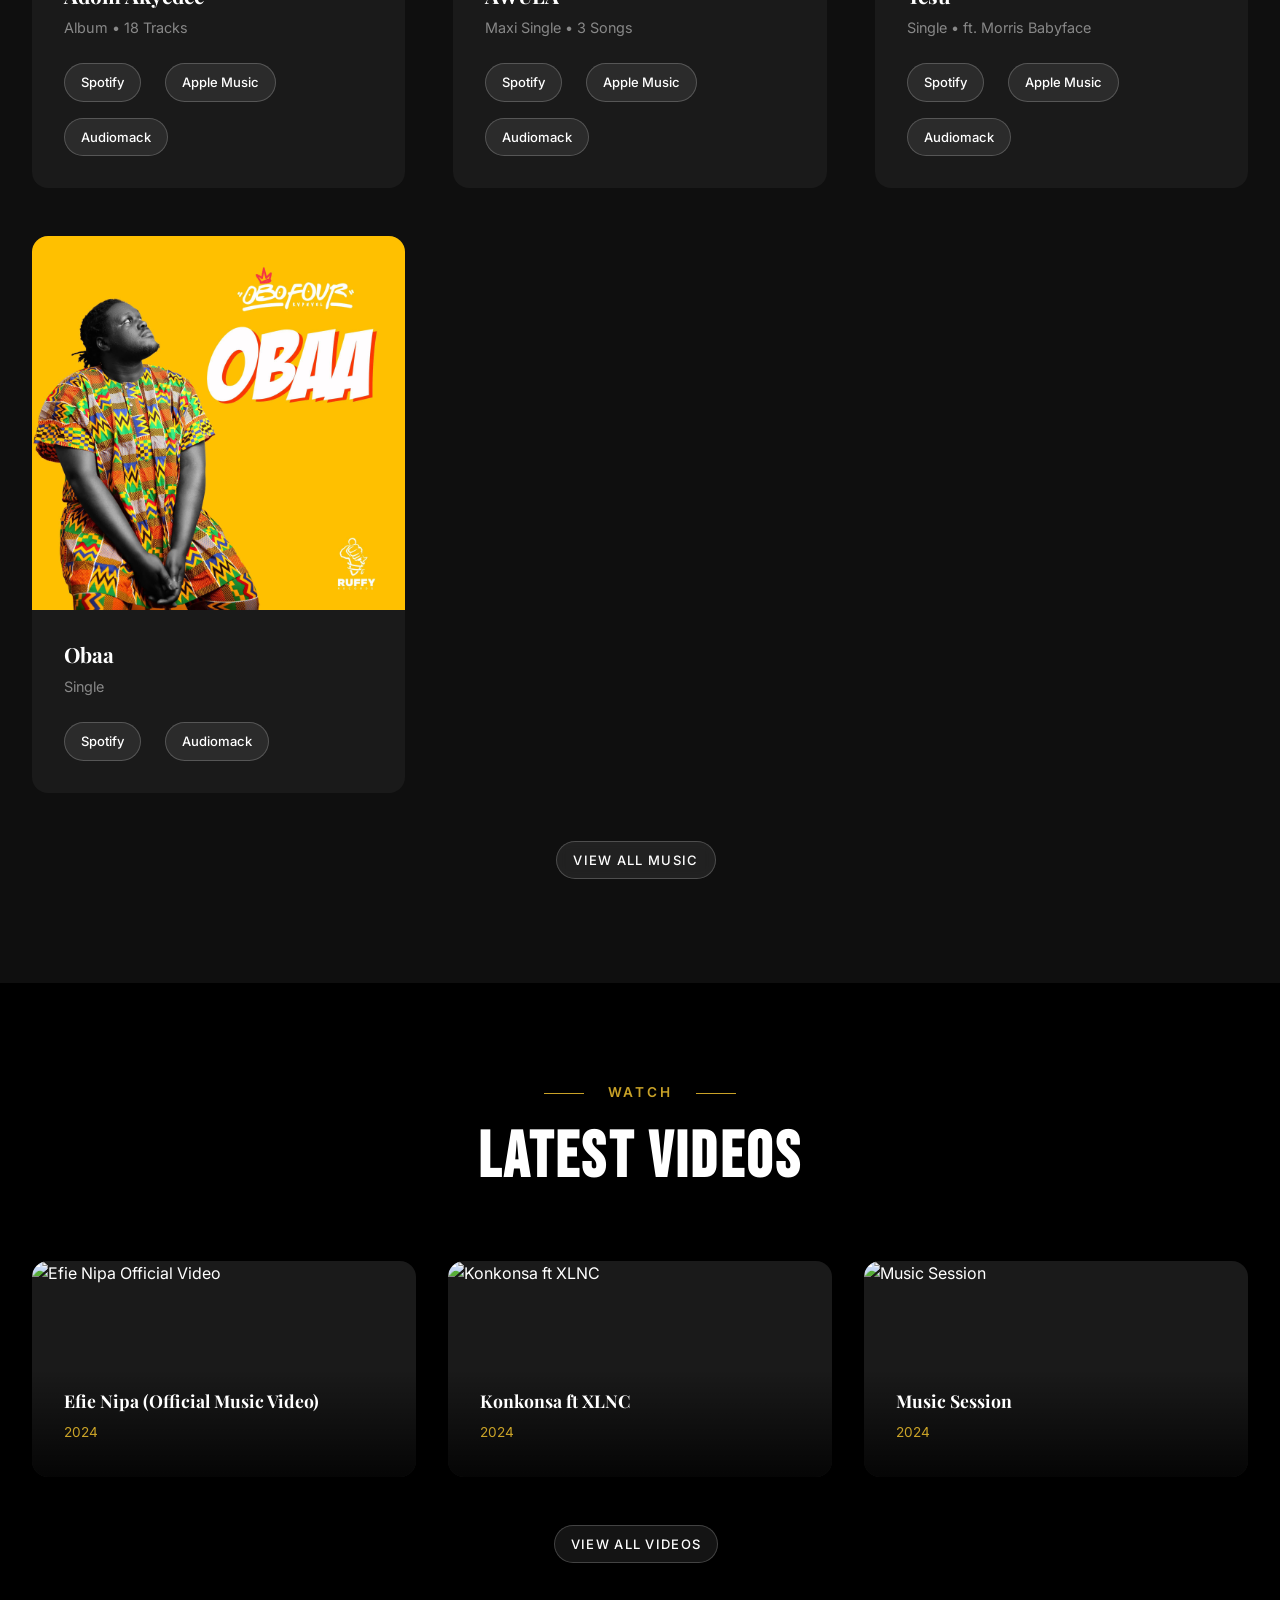
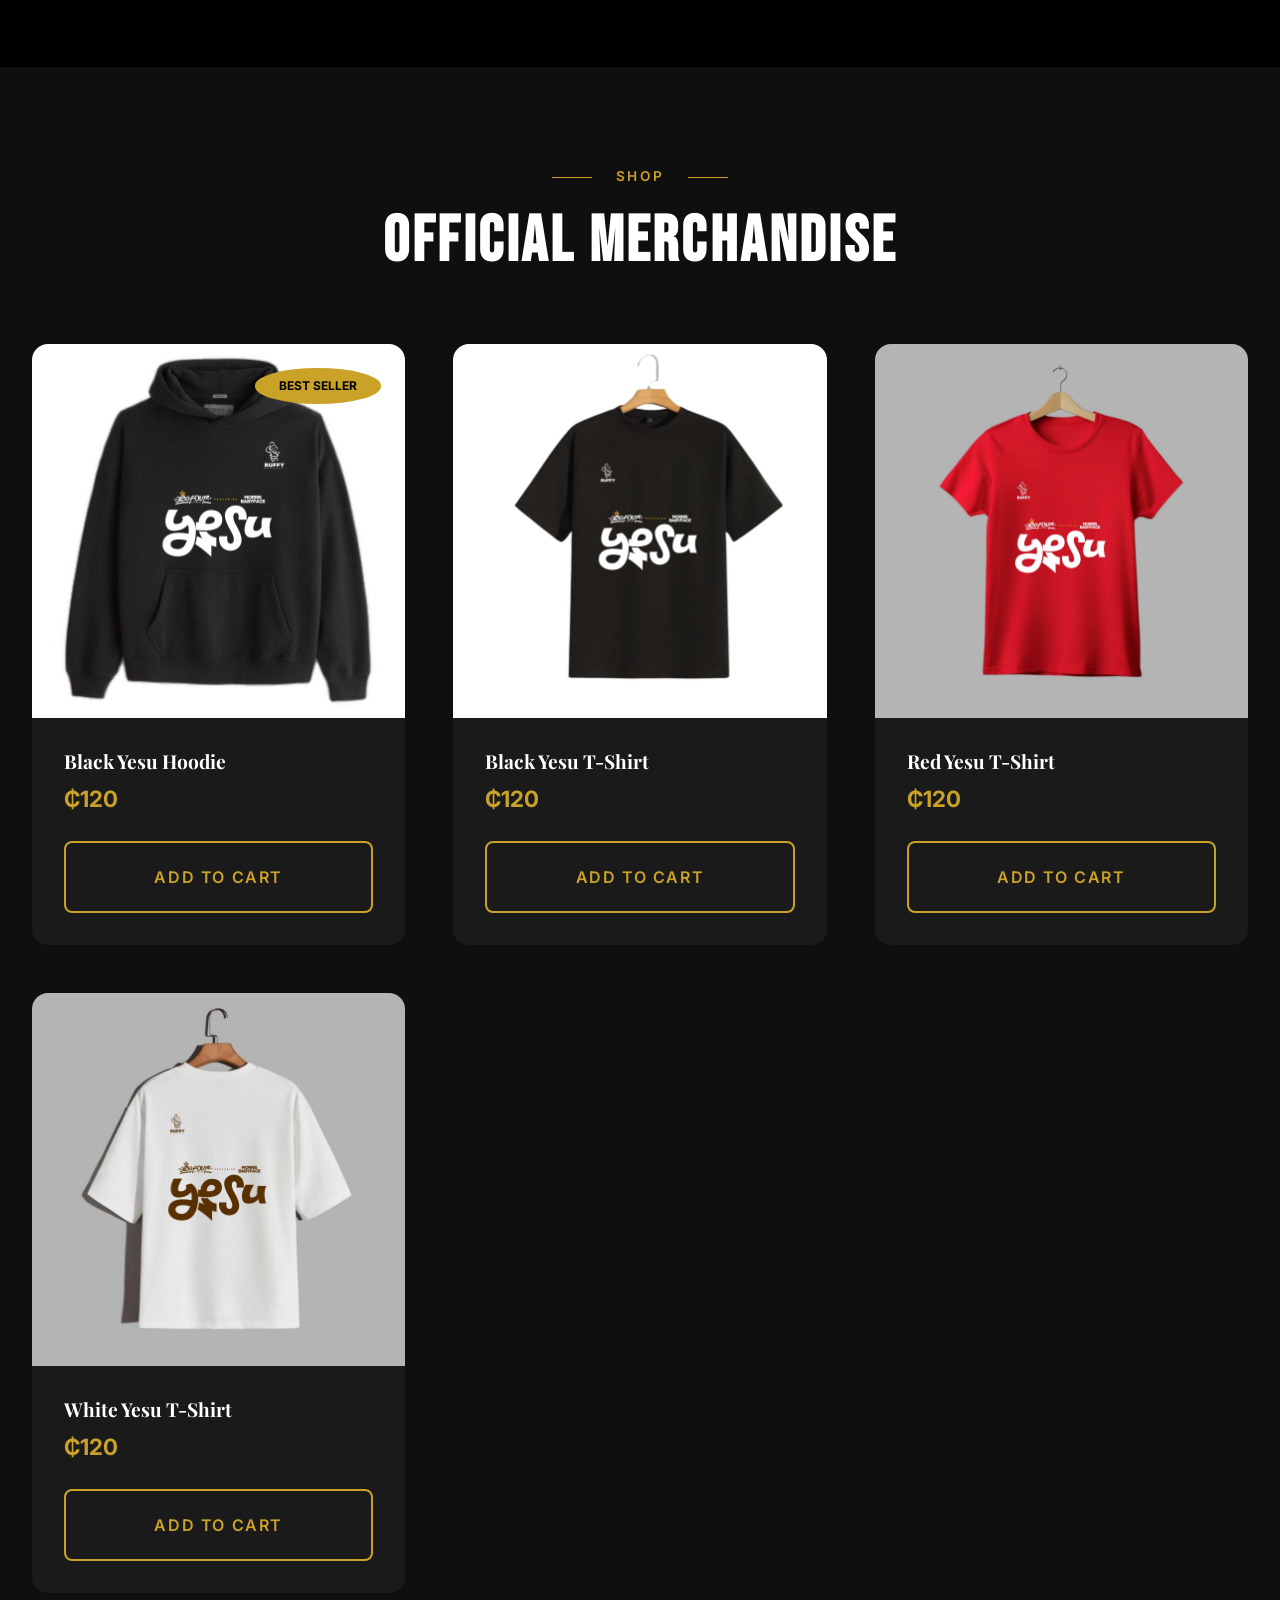
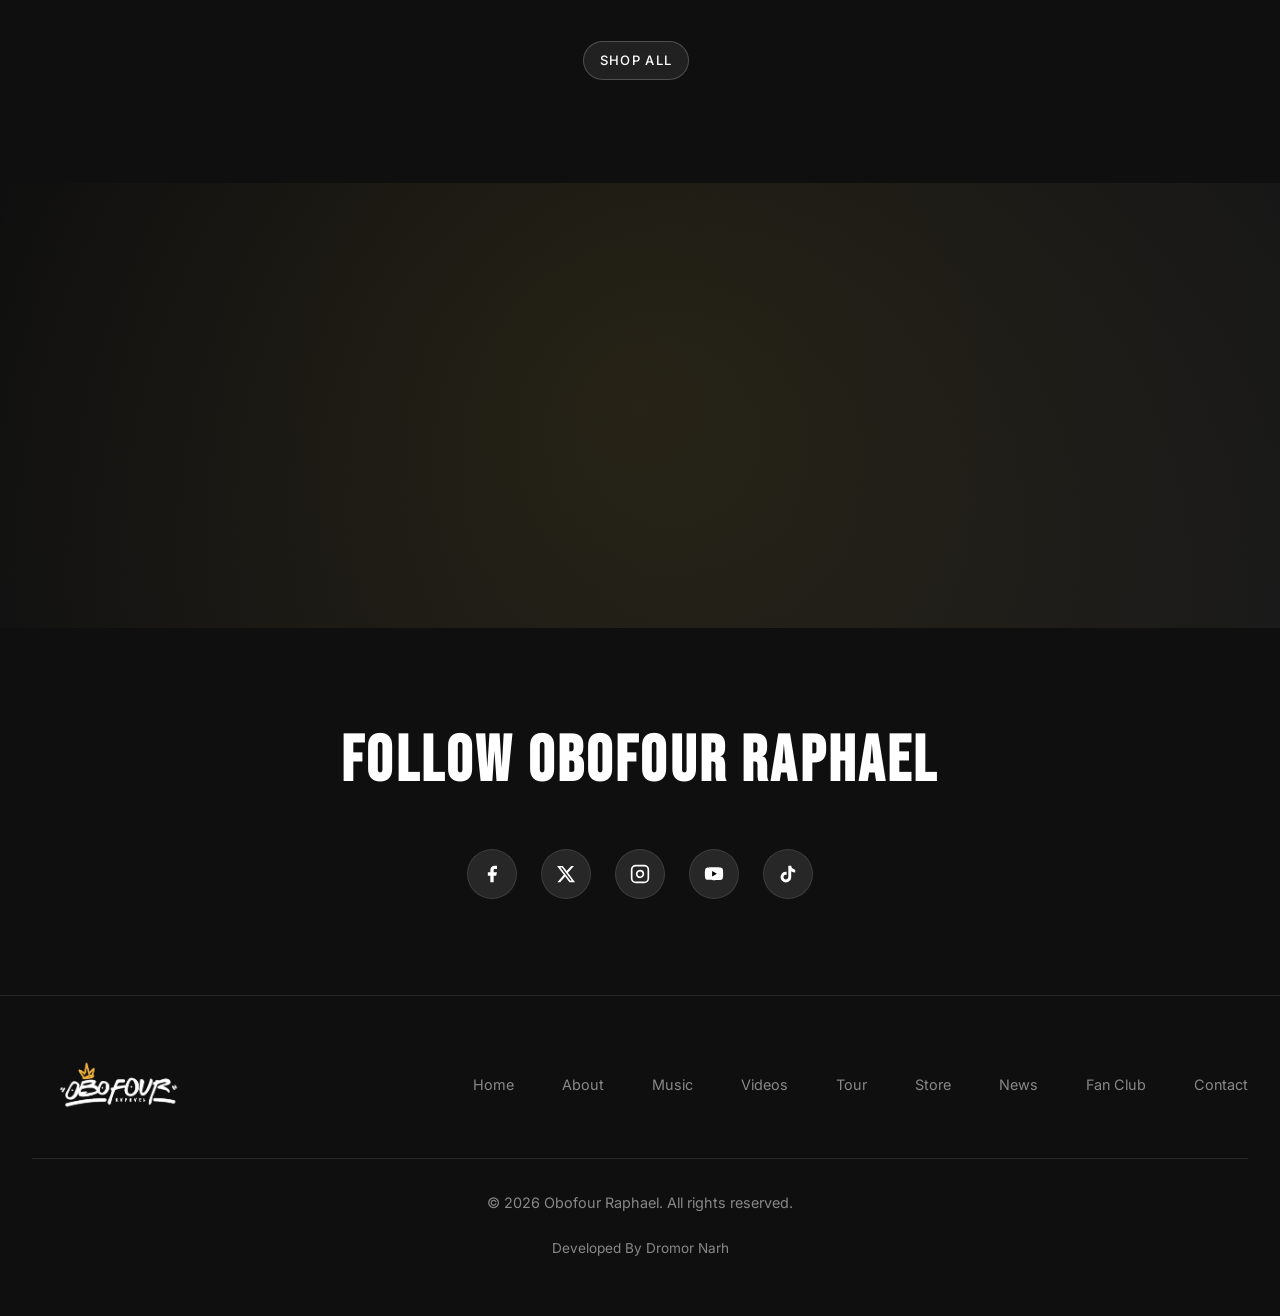
==== commit 5d50edfb: "Changes HTML" ====
--- a/index.html
+++ b/index.html
@@ -109,9 +109,9 @@
                         <h3 class="album-title">Adom Akyedee</h3>
                         <p class="album-meta">Album • 18 Tracks</p>
                         <div class="album-links">
-                            <a href="https://open.spotify.com" target="_blank" class="album-link">Spotify</a>
-                            <a href="https://music.apple.com" target="_blank" class="album-link">Apple Music</a>
-                            <a href="https://audiomack.com" target="_blank" class="album-link">Audiomack</a>
+                            <a href="https://open.spotify.com/album/7aoGgddvlgwsZBkrHNzcTR" target="_blank" class="album-link">Spotify</a>
+                            <a href="https://music.apple.com/gb/album/adom-akyedee/1839035042" target="_blank" class="album-link">Apple Music</a>
+                            <a href="https://audiomack.com/obofour-raphael-2/album/adom-akyedee-1" target="_blank" class="album-link">Audiomack</a>
                         </div>
                     </div>
                 </div>
@@ -119,6 +119,21 @@
                 <!--Awula Single-->
                 <div class="album-card reveal active reveal-delay-1">
                     <div class="album-cover">
+                        <img src="AWULA.jpg.jpeg" alt="AWULA Single">
+                        <div class="album-overlay">
+                             <button class="album-play-btn" onclick="playSingle('AWULA')">▶</button>   
+                        </div>
+                    </div>
+                    <div class="album-info">
+                        <h3 class="album-title">AWULA</h3>
+                        <p class="album-meta">Maxi Single • 3 Songs</p>
+                        <div class="album-links">
+                             <a href="https://open.spotify.com/album/6ELpDUKw4unh3hrxJ6JOvT" target="_blank" class="album-link">Spotify</a>
+                             <a href="https://music.apple.com/gb/album/awula/1877198095?i=1877198096" target="_blank" class="album-link">Apple Music</a>
+                             <a href="https://audiomack.com/obofour-raphael-2/album/awula" target="_blank" class="album-link">Audiomack</a>    
+                        </div>
+                    </div>
+                </div>
 
                 <!-- Yesu Single -->
                 <div class="album-card reveal active reveal-delay-2">
@@ -132,8 +147,9 @@
                         <h3 class="album-title">Yesu</h3>
                         <p class="album-meta">Single • ft. Morris Babyface</p>
                         <div class="album-links">
-                            <a href="https://open.spotify.com" target="_blank" class="album-link">Spotify</a>
-                            <a href="https://music.apple.com" target="_blank" class="album-link">Apple Music</a>
+                            <a href="https://open.spotify.com/album/3azrQIpz7vDY9J0WNxSJ97" target="_blank" class="album-link">Spotify</a>
+                            <a href="https://music.apple.com/gb/album/yesu-feat-morris-babyface-single/1806109536" target="_blank" class="album-link">Apple Music</a>
+                            <a href="https://audiomack.com/obofour-raphael-2/song/yesu" target="_blank" class="album-link">Audiomack</a>    
                         </div>
                     </div>
                 </div>
@@ -150,14 +166,15 @@
                         <h3 class="album-title">Obaa</h3>
                         <p class="album-meta">Single</p>
                         <div class="album-links">
-                            <a href="https://open.spotify.com" target="_blank" class="album-link">Spotify</a>
-                            <a href="https://audiomack.com" target="_blank" class="album-link">Audiomack</a>
-                        </div>
-                    </div>
-                </div>
-            </div>
-
-            <div class="text-center" style="margin-top: var(--space-xl);">
+                            <a href="https://open.spotify.com/track/6O6gbDVtti5LEokQ0b9Q5F" target="_blank" class="album-link">Spotify</a>
+                            <a href="https://audiomack.com/obofour-raphael-2/song/obaa-1" target="_blank" class="album-link">Audiomack</a>
+                        </div>
+                    </div>
+                </div>
+            </div>
+
+          
+               <div class="text-center" style="margin-top: var(--space-xl);">
                 <a href="music.html" class="btn btn-ghost">View All Music</a>
             </div>
         </div>
--- a/css/main.css
+++ b/css/main.css
@@ -172,9 +172,19 @@
 .btn:hover::before { left: 100%; }
 
 .btn-primary {
-    background: linear-gradient(135deg, var(--color-accent-gold) 0%, var(--color-accent-gold-dark) 100%);
-    color: var(--color-primary);
     border-color: var(--color-accent-gold);
+    display:inline-block;
+    padding:15px 22px;
+    margin-right:15px;
+    font-size:18px;
+    font-weight:500;
+    text-decoration:none;
+    color:#fff;
+    background: #d4af37;
+    border:1px solid rgba(255,255,255,0.2);
+    border-radius:30px;
+    backdrop-filter: blur(6px);
+    transition:all 0.25s ease;
 }
 
 .btn-primary:hover {
@@ -185,9 +195,20 @@
 }
 
 .btn-secondary {
-    background: transparent;
-    color: var(--color-text-primary);
-    border-color: var(--color-text-primary);
+    border-color: var(--color-accent-gold);
+    display:inline-block;
+    padding:15px 22px;
+    margin-right:15px;
+    font-size:18px;
+    font-weight:500;
+    text-decoration:none;
+    color:#fff;
+    background: #d4af3700;
+    border:1px solid rgba(255,255,255,0.2);
+    border-radius:30px;
+    backdrop-filter: blur(6px);
+    transition:all 0.25s ease;
+    
 }
 
 .btn-secondary:hover {
@@ -197,10 +218,18 @@
 }
 
 .btn-ghost {
-    background: rgba(255, 255, 255, 0.1);
-    color: var(--color-text-primary);
-    border-color: rgba(255, 255, 255, 0.2);
-    backdrop-filter: blur(10px);
+    display:inline-block;
+    padding:8px 16px;
+    margin-right:8px;
+    font-size:13px;
+    font-weight:500;
+    text-decoration:none;
+    color:#fff;
+    background:rgba(255,255,255,0.08);
+    border:1px solid rgba(255,255,255,0.2);
+    border-radius:20px;
+    backdrop-filter: blur(6px);
+    transition:all 0.25s ease;
 }
 
 .btn-ghost:hover {
@@ -458,7 +487,7 @@
 
 .album-grid {
     display: grid;
-    grid-template-columns: repeat(auto-fill, minmax(300px, 1fr));
+    grid-template-columns: repeat(auto-fill, minmax(300px, 3fr));
     gap: var(--space-xl);
 }
 
@@ -532,13 +561,19 @@
 
 .album-links { display: flex; gap: var(--space-sm); flex-wrap: wrap; }
 
-.album-link {
-    padding: var(--space-xs) var(--space-md);
-    font-size: 0.8rem;
-    border-radius: var(--radius-full);
-    background: rgba(255, 255, 255, 0.1);
-    color: var(--color-text-secondary);
-    transition: var(--transition-base);
+.album-link{
+    display:inline-block;
+    padding:8px 16px;
+    margin-right:8px;
+    font-size:13px;
+    font-weight:500;
+    text-decoration:none;
+    color:#fff;
+    background:rgba(255,255,255,0.08);
+    border:1px solid rgba(255,255,255,0.2);
+    border-radius:20px;
+    backdrop-filter: blur(6px);
+    transition:all 0.25s ease;
 }
 
 .album-link:hover {
@@ -1458,3 +1493,229 @@
     font-size: 1.1rem;
     color: var(--color-text-primary);
 }
+
+/* =============================== */
+/* LUXURY GOLD ALBUM PURCHASE CTA */
+/* =============================== */
+
+.luxury-cta{
+    margin-top: var(--space-xl);
+    padding: 50px 35px;
+    text-align: center;
+
+    /* champagne / pearl background instead of white */
+    background: linear-gradient(
+        145deg,
+        #f7f4ec,
+        #efe8d6,
+        #f7f4ec
+    );
+
+    border-radius: 18px;
+
+    border: 2px solid rgba(212,175,55,0.45);
+
+    box-shadow:
+        0 12px 45px rgba(0,0,0,0.35),
+        0 0 35px rgba(212,175,55,0.18);
+
+    max-width: 720px;
+    margin-left: auto;
+    margin-right: auto;
+
+    position: relative;
+    overflow: hidden;
+}
+
+
+/* =============================== */
+/* SUBTLE BLING SHINE */
+/* =============================== */
+
+.luxury-cta::before{
+    content: "";
+    position: absolute;
+    top: 0;
+    left: -150%;
+    width: 120%;
+    height: 100%;
+
+    background: linear-gradient(
+        120deg,
+        transparent,
+        rgba(255,255,255,0.55),
+        transparent
+    );
+
+    transform: skewX(-20deg);
+
+    /* slower animation */
+    animation: shineMove 14s infinite;
+}
+
+@keyframes shineMove{
+    0%{
+        left: -150%;
+    }
+
+    60%{
+        left: 150%;
+    }
+
+    100%{
+        left: 150%;
+    }
+}
+
+
+/* =============================== */
+/* TITLE */
+/* =============================== */
+
+.cta-title{
+    font-size: 32px;
+    font-weight: 700;
+    color: #1a1a1a;
+    margin-bottom: 8px;
+    letter-spacing: 0.5px;
+}
+
+
+/* =============================== */
+/* SUBTITLE */
+/* =============================== */
+
+.cta-subtitle{
+    color: #6b6b6b;
+    margin-bottom: 30px;
+}
+
+
+/* =============================== */
+/* GOLD BADGE */
+/* =============================== */
+
+.cta-badge{
+    display: inline-block;
+
+    background: linear-gradient(
+        135deg,
+        #c8a23a,
+        #ffd76a
+    );
+
+    color: #111;
+
+    padding: 6px 14px;
+
+    border-radius: 20px;
+
+    font-size: 12px;
+    font-weight: 600;
+
+    margin-bottom: 14px;
+
+    box-shadow: 0 4px 14px rgba(212,175,55,0.35);
+}
+
+
+/* =============================== */
+/* BUTTON LAYOUT */
+/* =============================== */
+
+.cta-buttons{
+    display: flex;
+    justify-content: center;
+    gap: 16px;
+    flex-wrap: wrap;
+}
+
+
+/* =============================== */
+/* GOLD BUTTON */
+/* =============================== */
+
+.gold-btn{
+    background: linear-gradient(
+        135deg,
+        #0250f8,
+        #926aff
+    );
+
+    color: #111;
+
+    padding: 13px 24px;
+
+    border-radius: 30px;
+
+    font-weight: 600;
+
+    text-decoration: none;
+
+    box-shadow: 0 6px 20px rgba(212,175,55,0.35);
+
+    transition: all 0.25s ease;
+}
+
+
+/* =============================== */
+/* GOLD OUTLINE BUTTON */
+/* =============================== */
+
+.gold-outline{
+    border: 2px solid #c8a23a;
+    background: linear-gradient(
+        135deg,
+        #c8a23a,
+        #ffd76a
+    );
+
+    color: #222;
+
+    padding: 12px 22px;
+
+    border-radius: 30px;
+
+    text-decoration: none;
+
+    font-weight: 600;
+
+    transition: all 0.25s ease;
+}
+
+
+/* =============================== */
+/* DARK BUTTON */
+/* =============================== */
+
+.white-btn{
+    background: #1a1a1a;
+
+    color: white;
+
+    padding: 13px 24px;
+
+    border-radius: 30px;
+
+    text-decoration: none;
+
+    font-weight: 600;
+
+    transition: all 0.25s ease;
+}
+
+
+/* =============================== */
+/* HOVER EFFECT */
+/* =============================== */
+
+.gold-btn:hover,
+.gold-outline:hover{
+    transform: translateY(-3px) scale(1.04);
+    box-shadow: 0 10px 28px rgba(212,175,55,0.45);
+    color: cornsilk;
+}
+.white-btn:hover{
+    transform: translateY(-3px) scale(1.04);
+    box-shadow: 0 10px 28px rgba(0,0,0,0.25);
+}
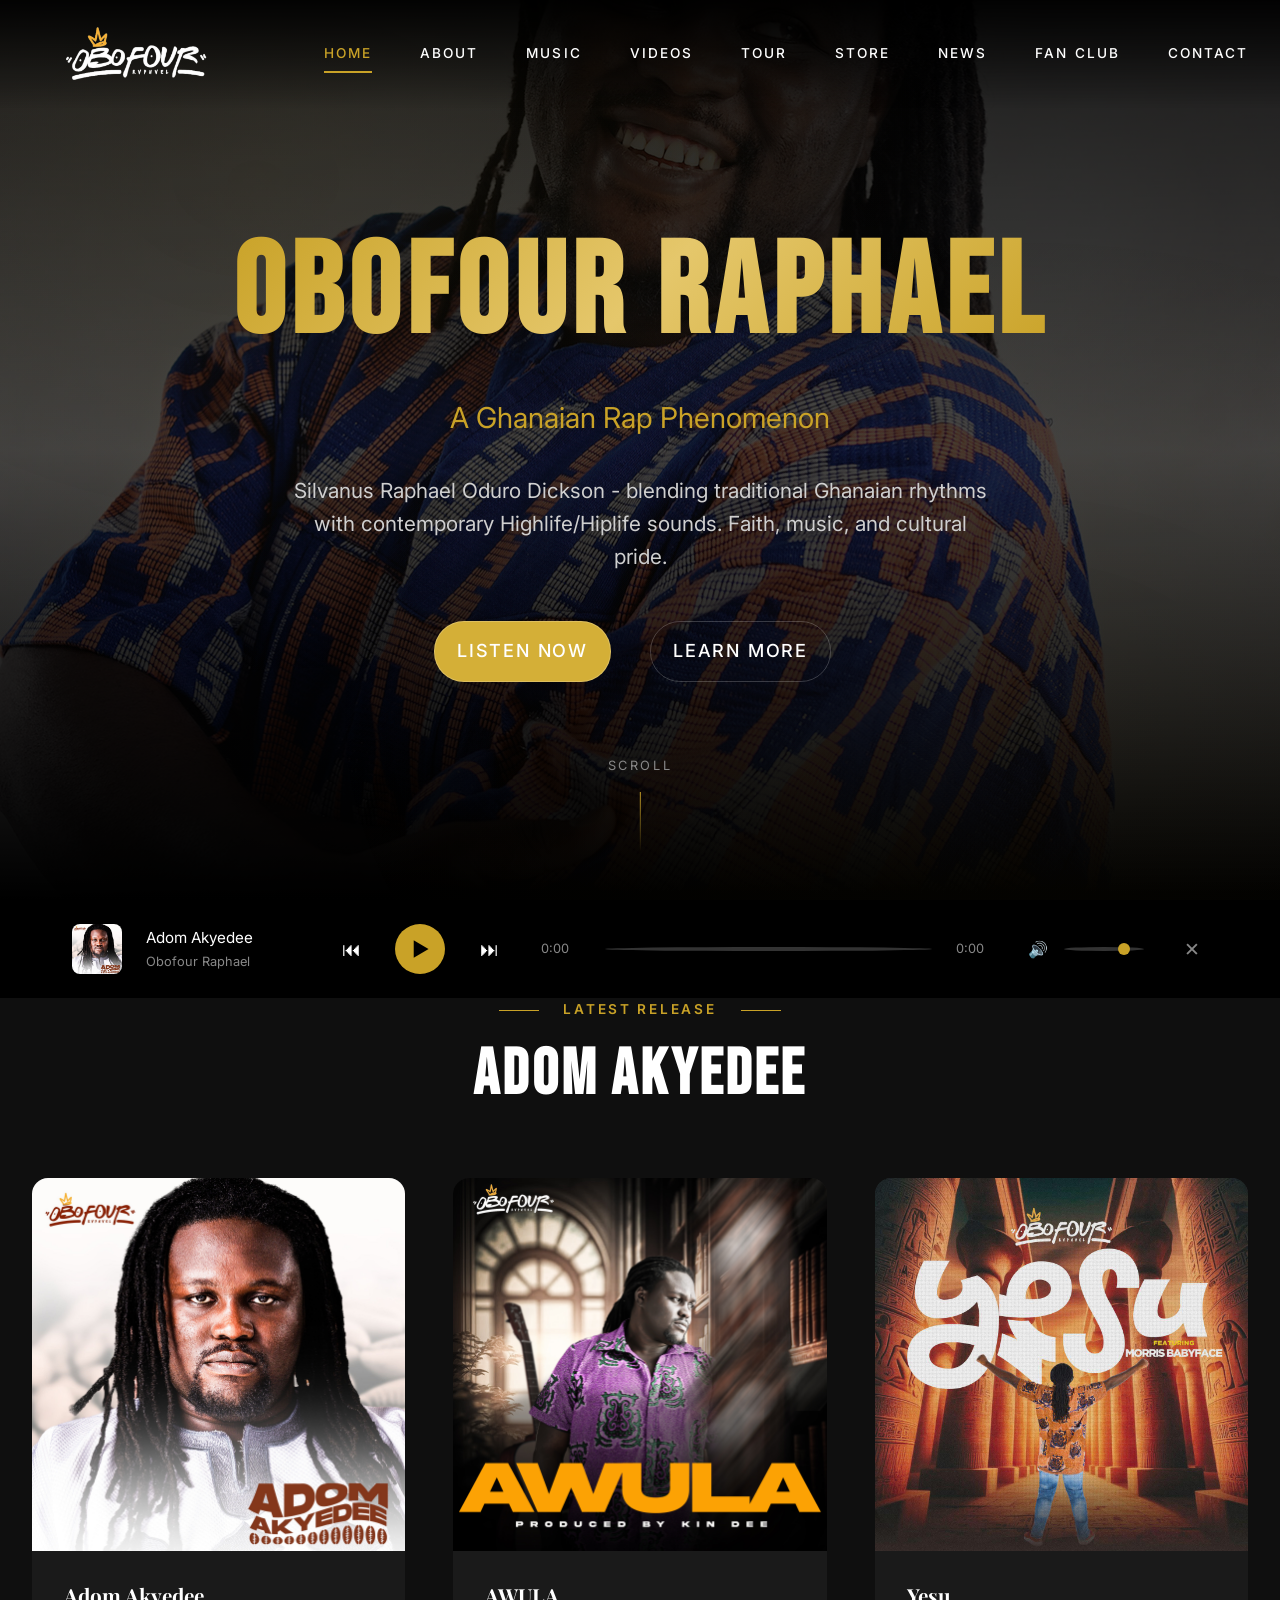
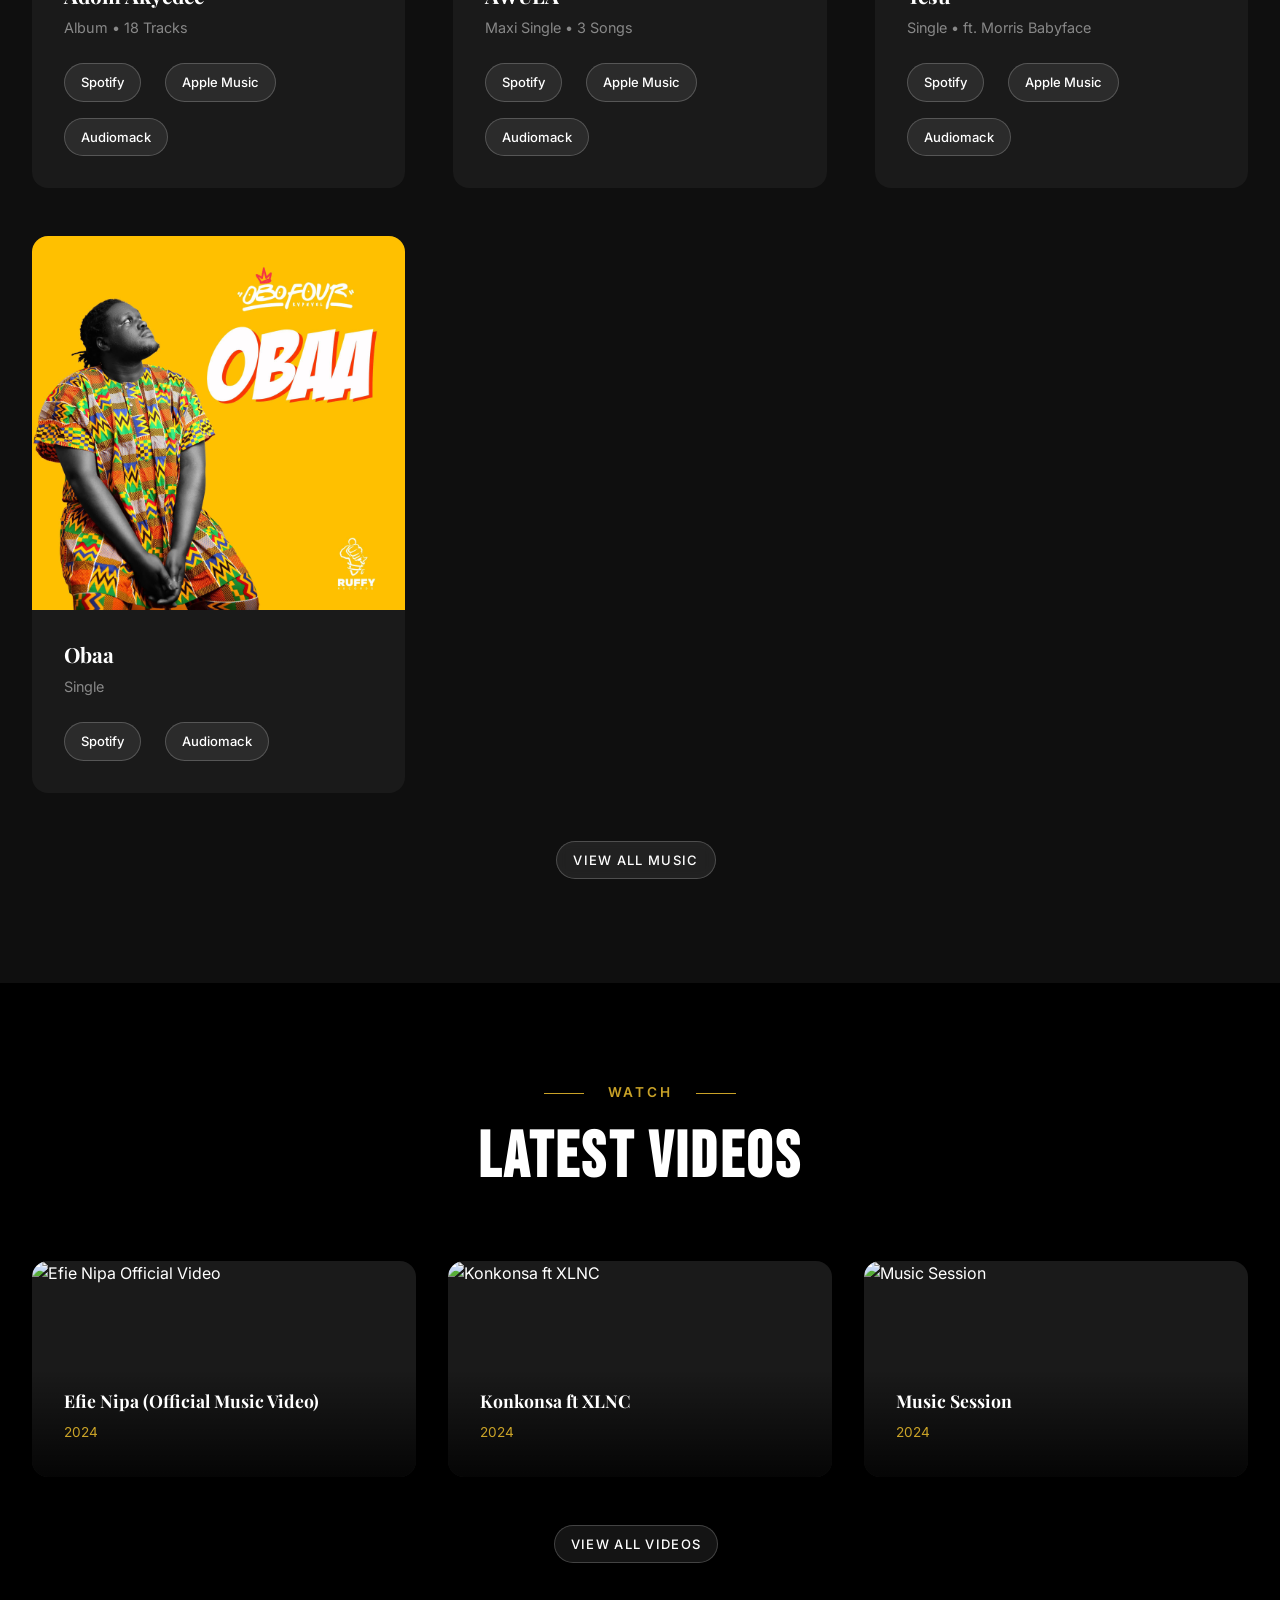
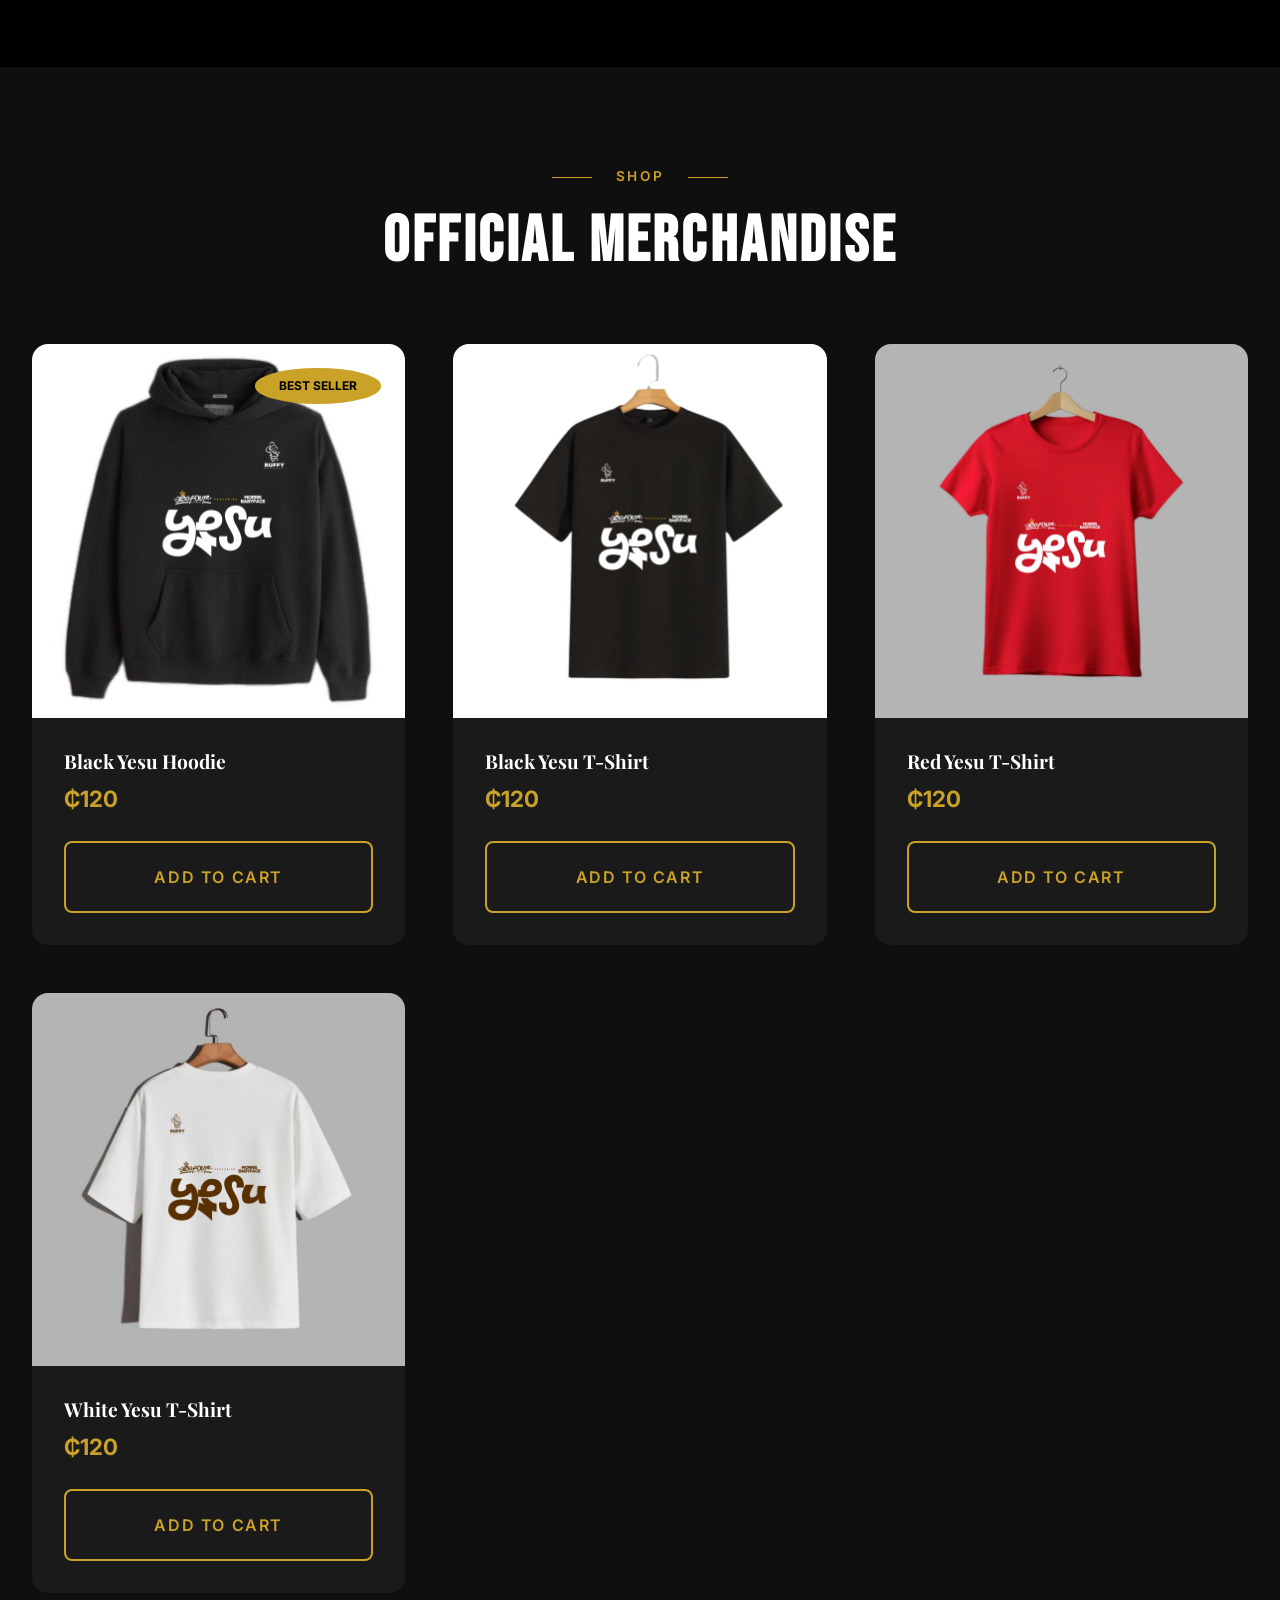
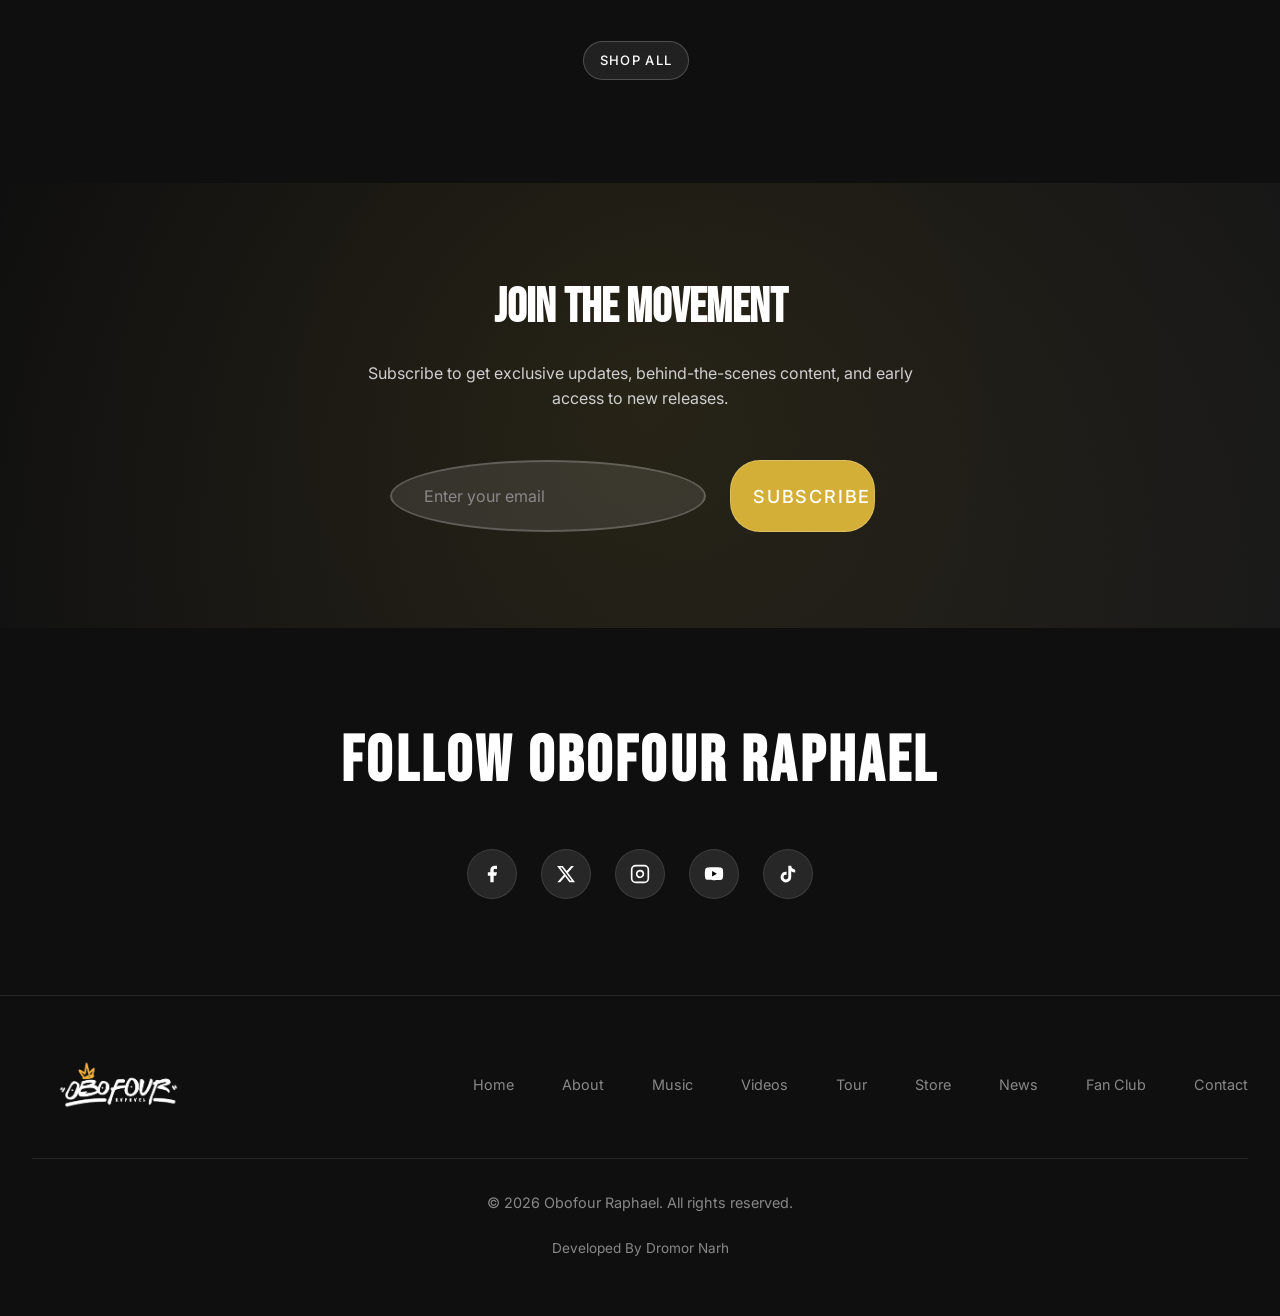
==== commit b0c1846d: "changes" ====
--- a/index.html
+++ b/index.html
@@ -21,7 +21,7 @@
     <link rel="stylesheet" href="css/main.css">
     
     <!-- Favicon -->
-    <link rel="icon" type="image/png" href="obofourlogoo.png">
+    <link rel="icon" type="image/png" href="favicon.ico">
 </head>
 <body>
     <!-- Page Loader - Hide after exactly 2 seconds, no waiting for resources -->
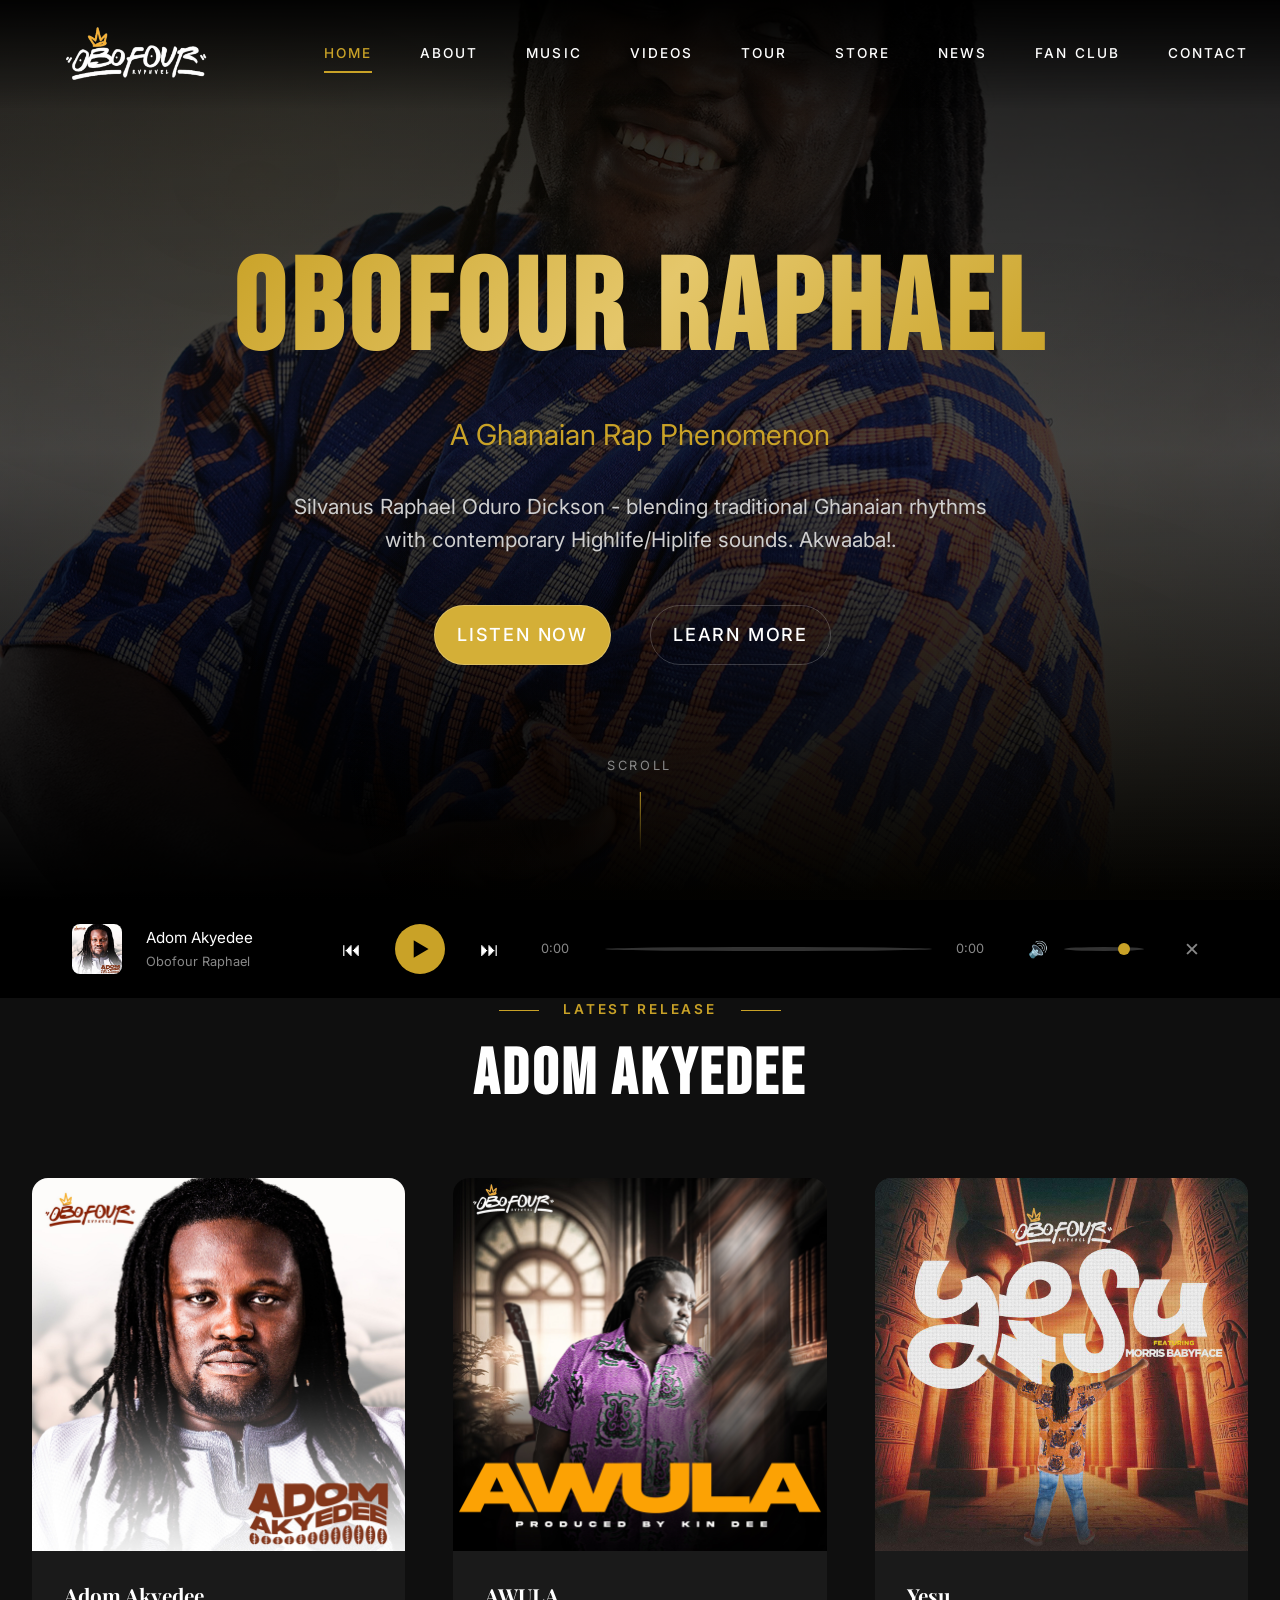
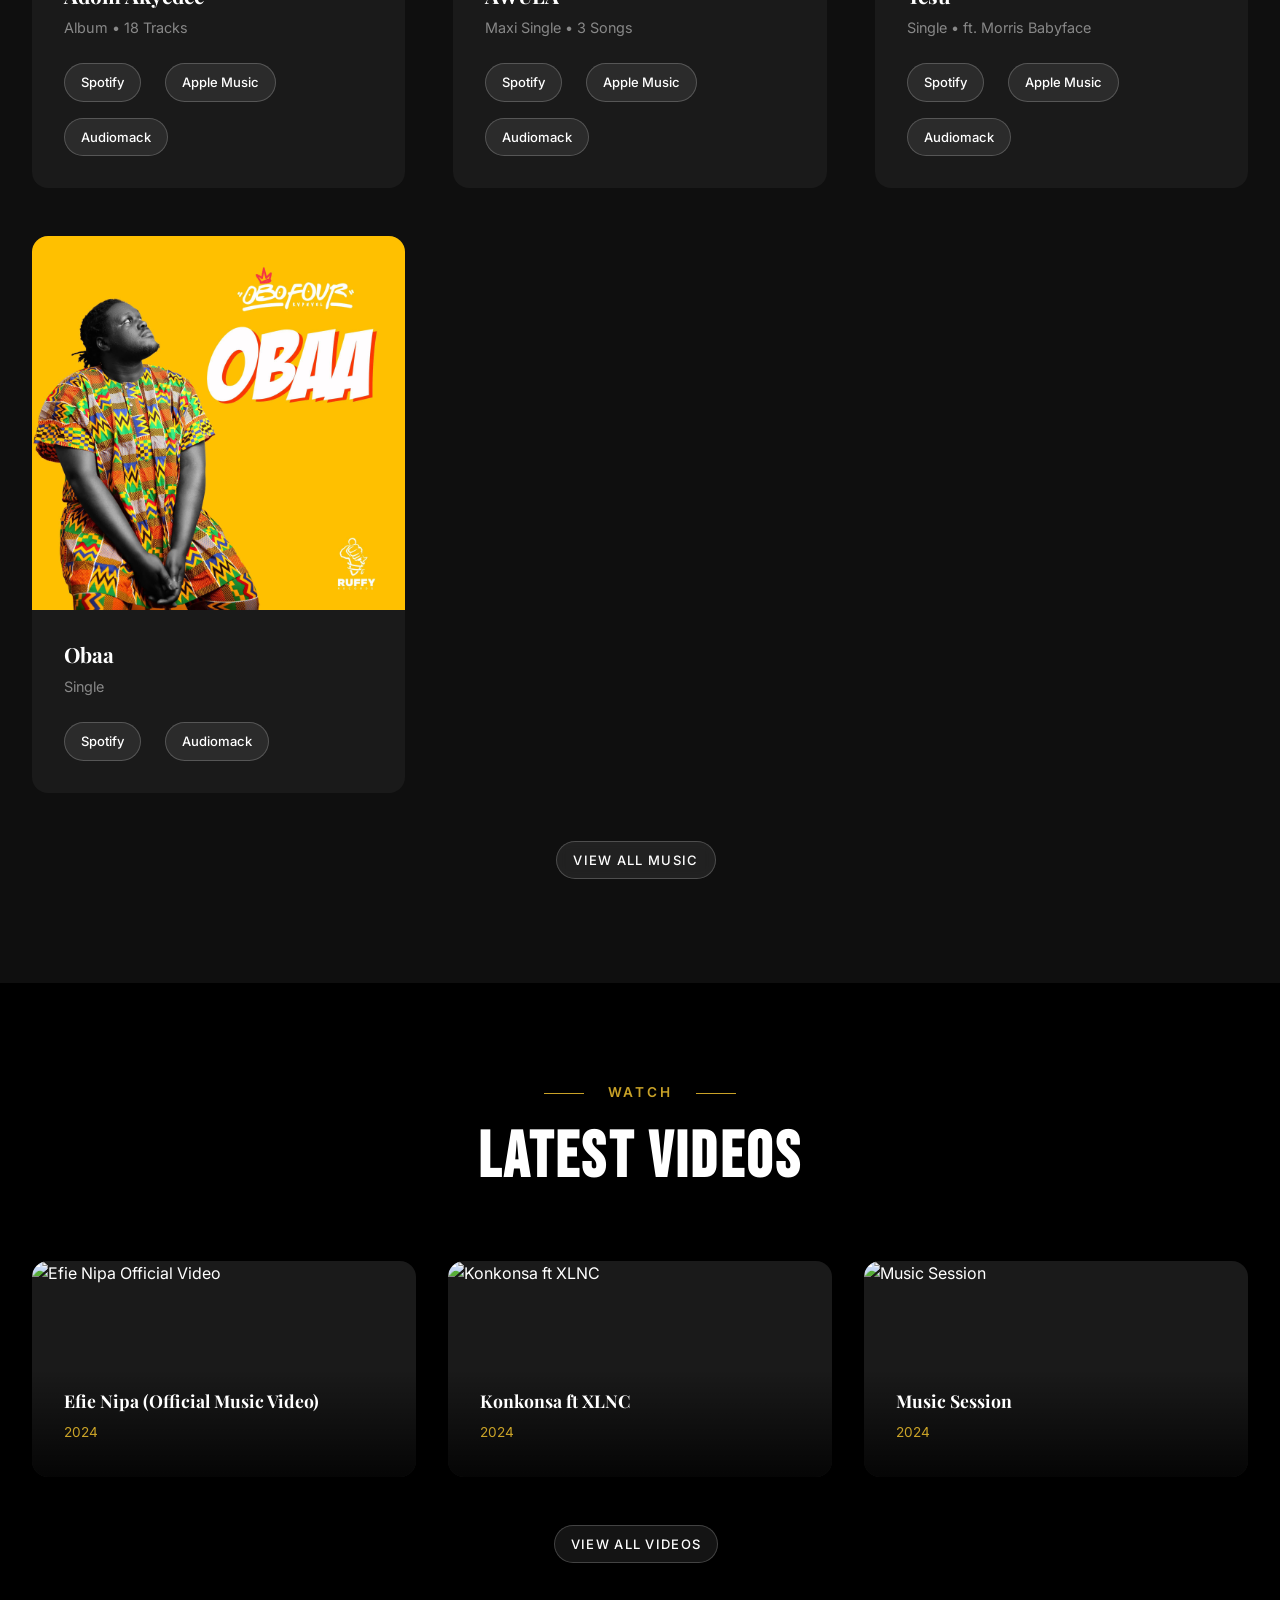
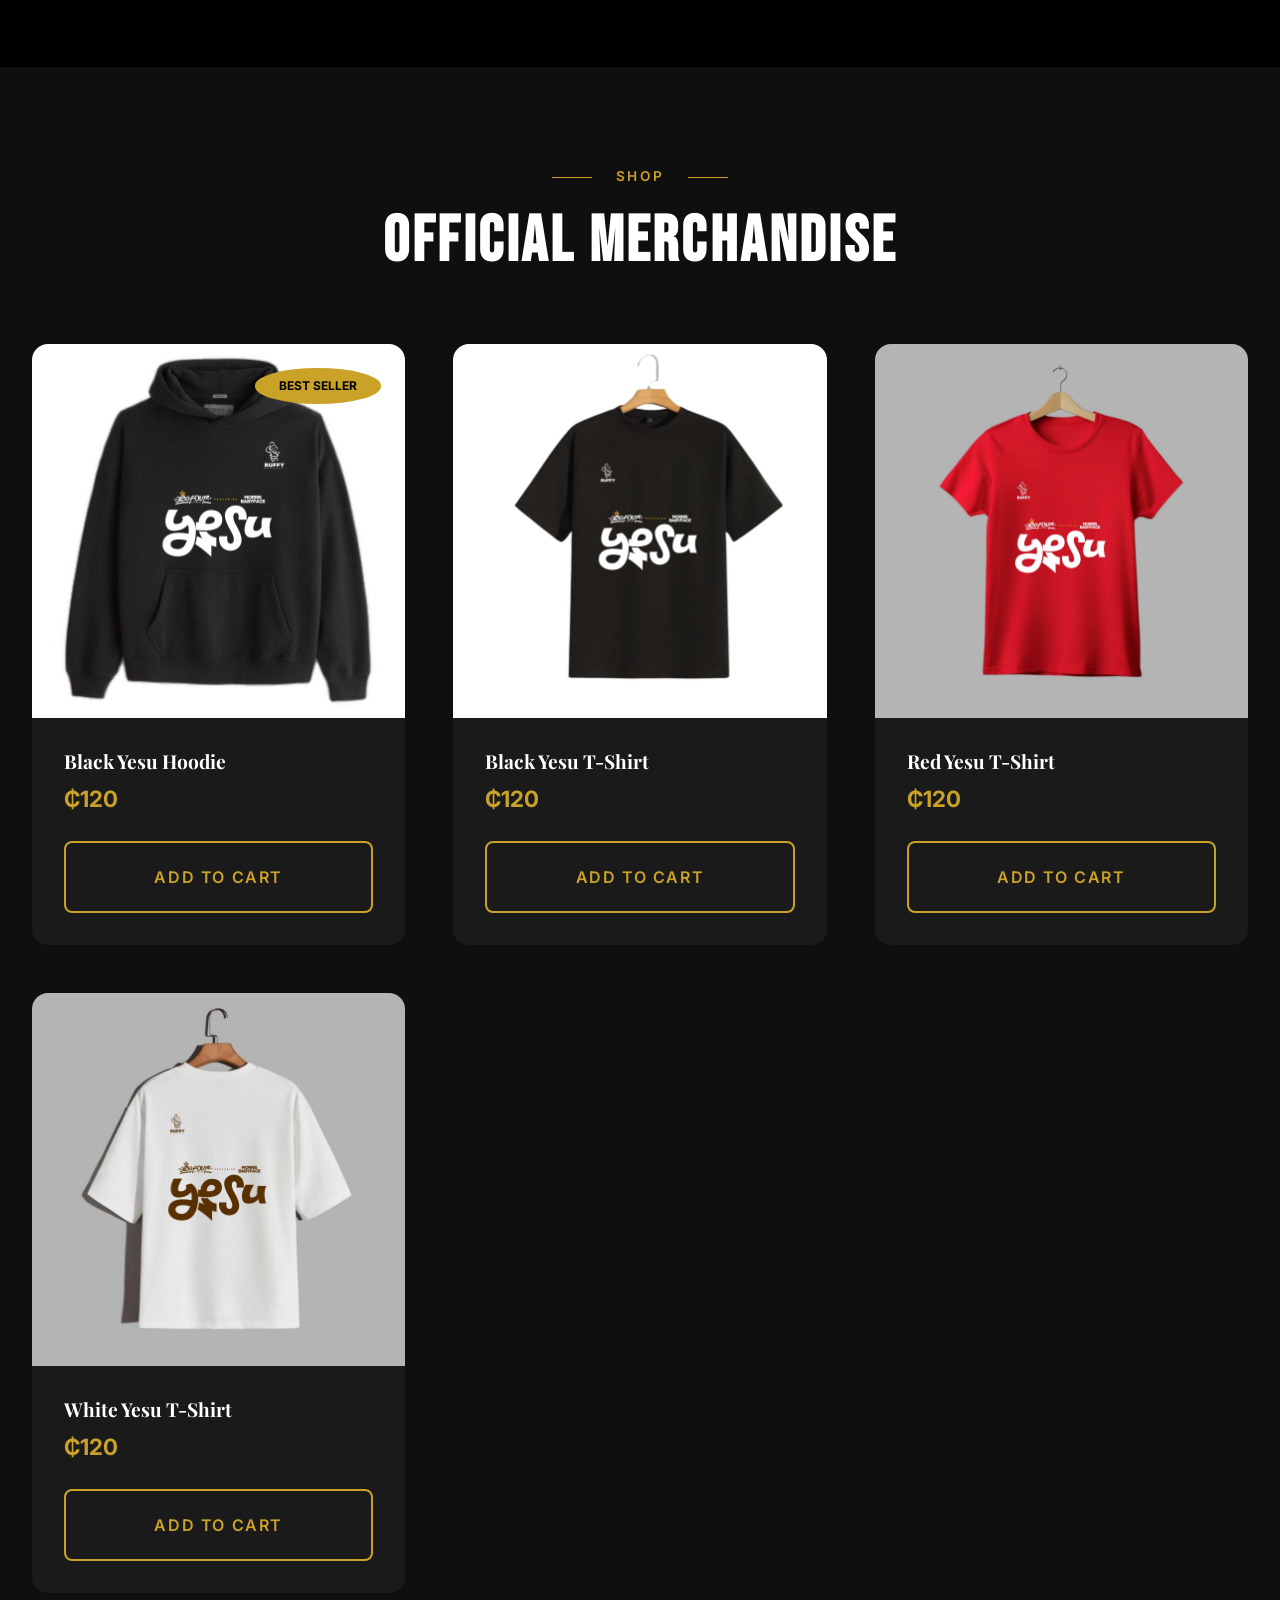
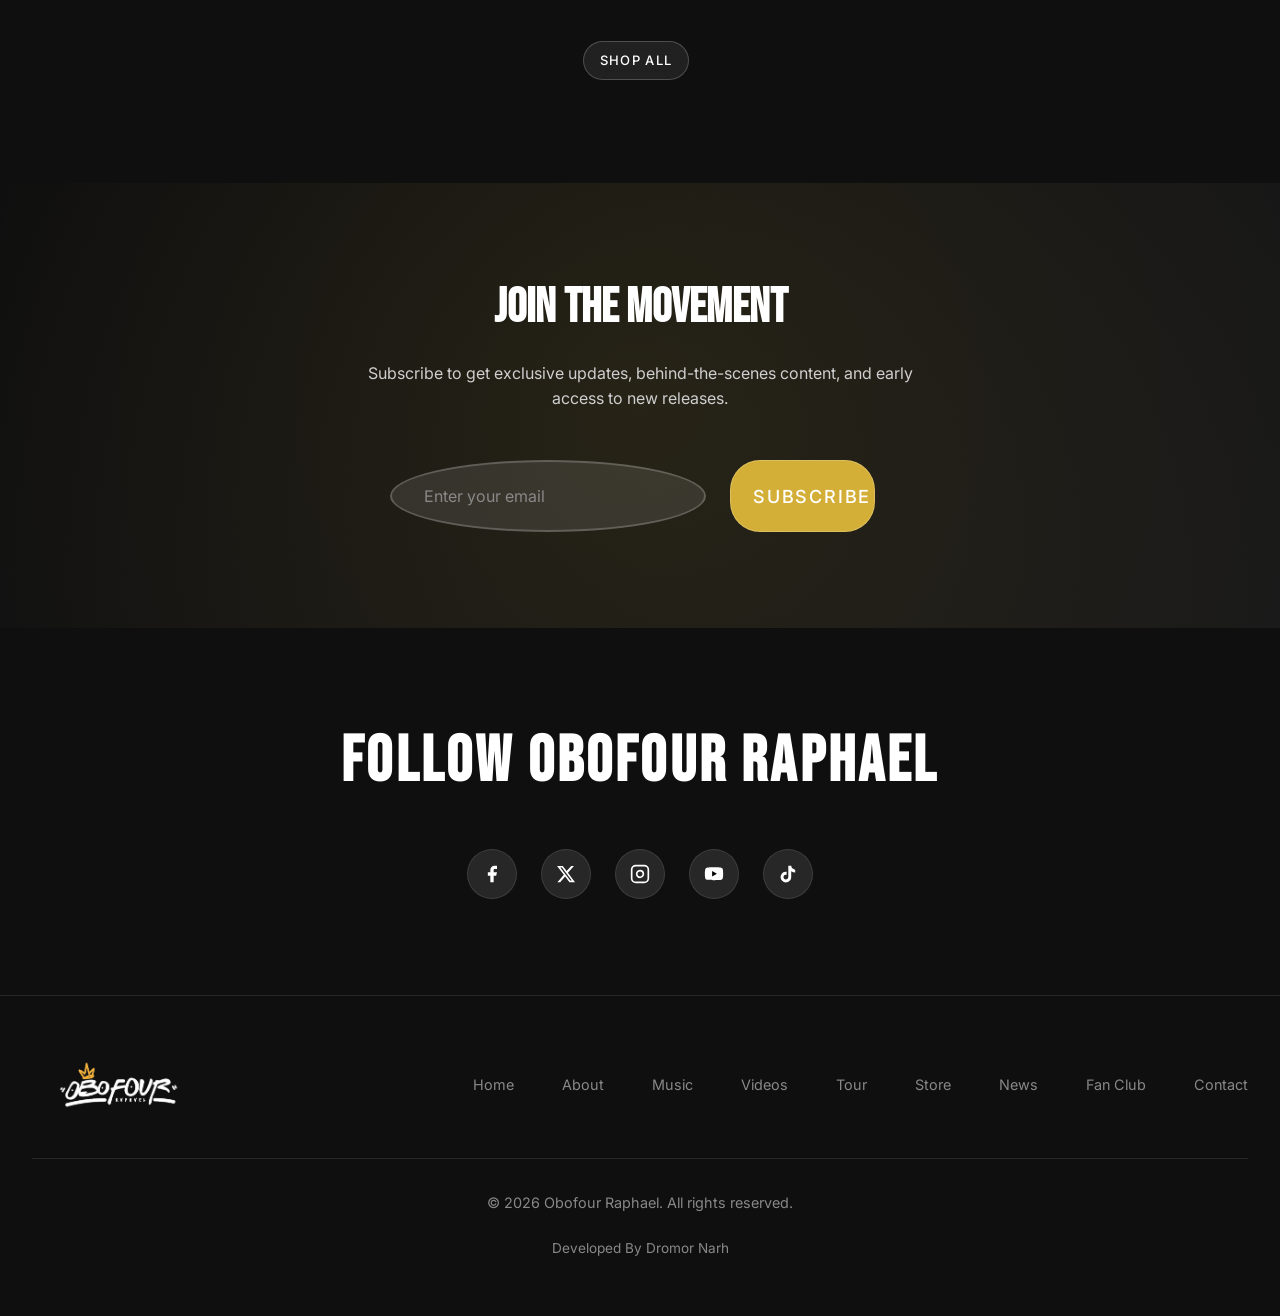
==== commit 75636fb5: "Add audio files and update about page" ====
--- a/index.html
+++ b/index.html
@@ -21,7 +21,10 @@
     <link rel="stylesheet" href="css/main.css">
     
     <!-- Favicon -->
-    <link rel="icon" type="image/png" href="favicon.ico">
+    <link rel="icon" type="image/x-icon" href="favicon.ico?v=3">
+    <link rel="icon" type="image/png" sizes="32x32" href="images/favicon-32x32.png?v=3">
+    <link rel="icon" type="image/png" sizes="16x16" href="images/favicon-16x16.png?v=3">
+    <link rel="apple-touch-icon" href="images/apple-touch-icon.png?v=3">
 </head>
 <body>
     <!-- Page Loader - Hide after exactly 2 seconds, no waiting for resources -->
@@ -76,7 +79,7 @@
         <div class="hero-content">
             <h1 class="hero-title gradient-text">OBOFOUR RAPHAEL</h1>
             <p class="hero-subtitle">A Ghanaian Rap Phenomenon</p>
-            <p class="hero-description">Silvanus Raphael Oduro Dickson - blending traditional Ghanaian rhythms with contemporary Highlife/Hiplife sounds. Faith, music, and cultural pride.</p>
+            <p class="hero-description">Silvanus Raphael Oduro Dickson - blending traditional Ghanaian rhythms with contemporary Highlife/Hiplife sounds. Akwaaba!.</p>
             <div class="hero-buttons">
                 <a href="music.html" class="btn btn-primary">Listen Now</a>
                 <a href="about.html" class="btn btn-secondary">Learn More</a>
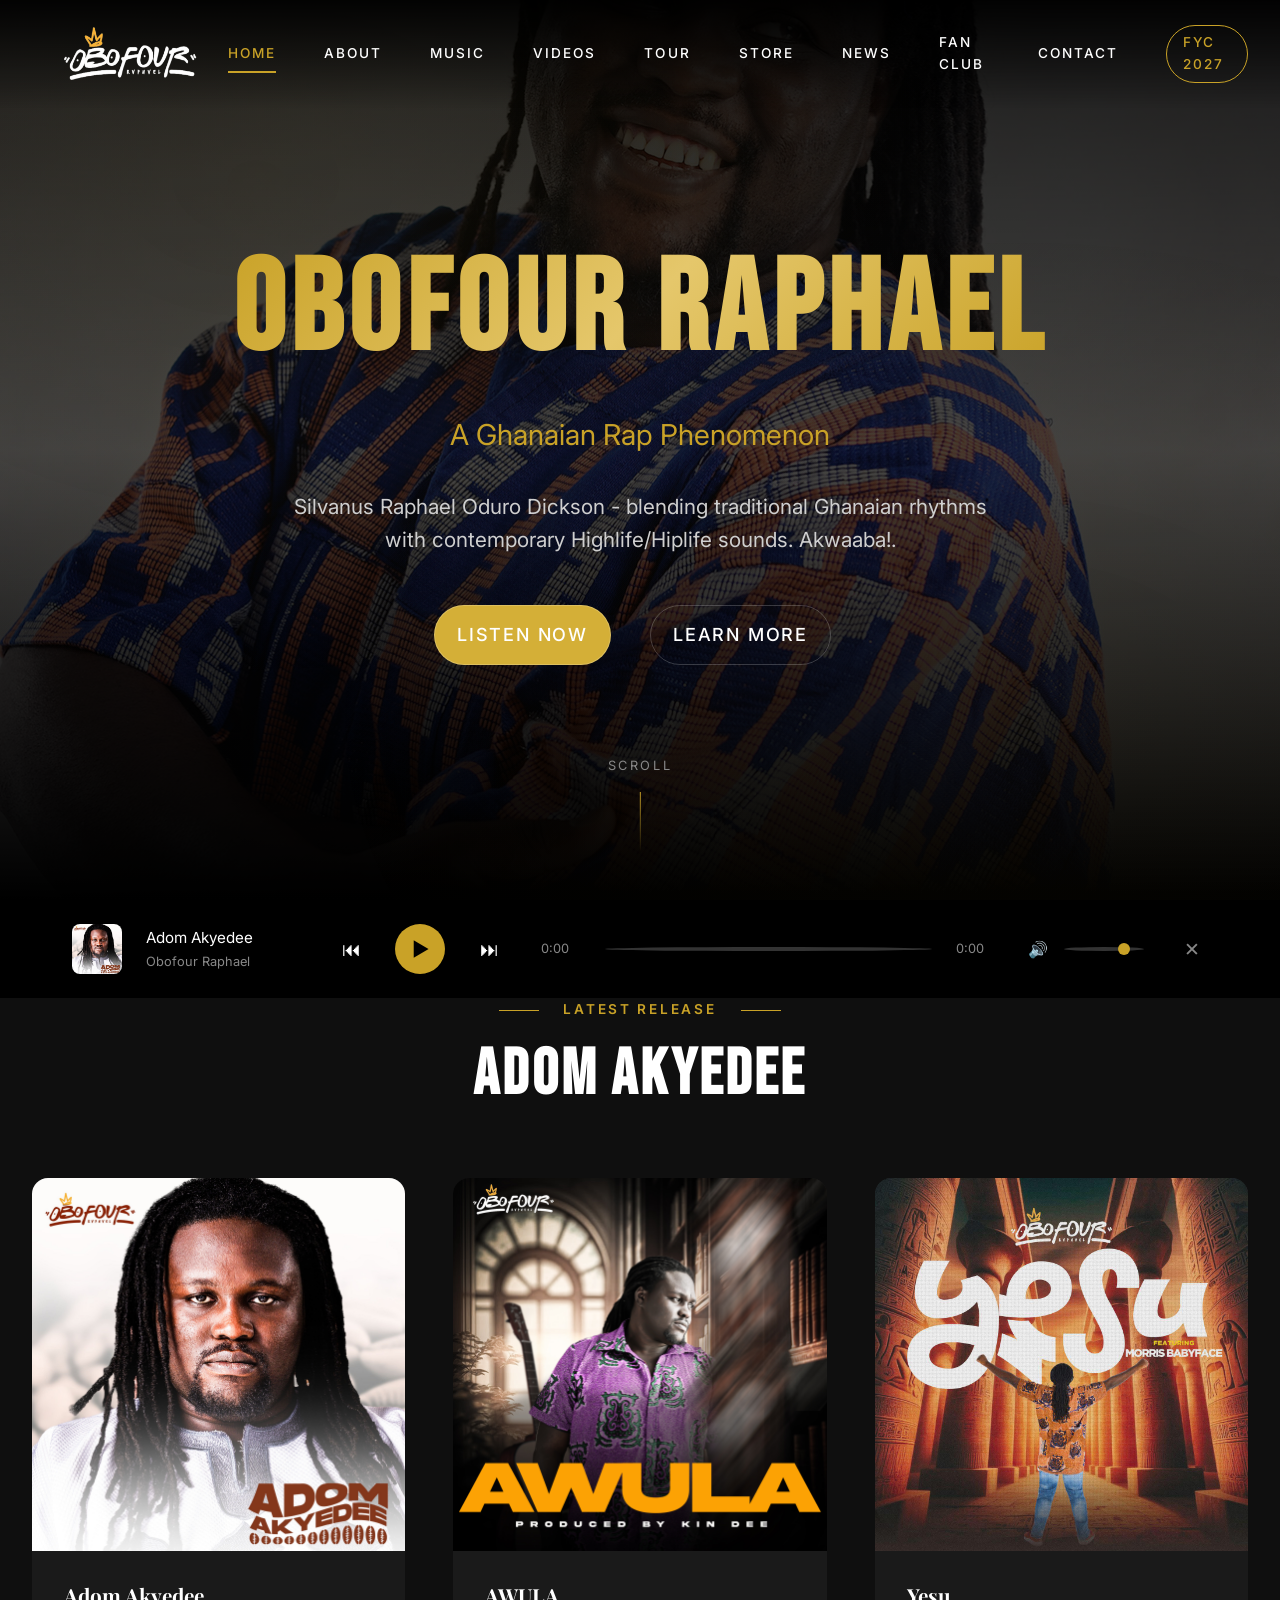
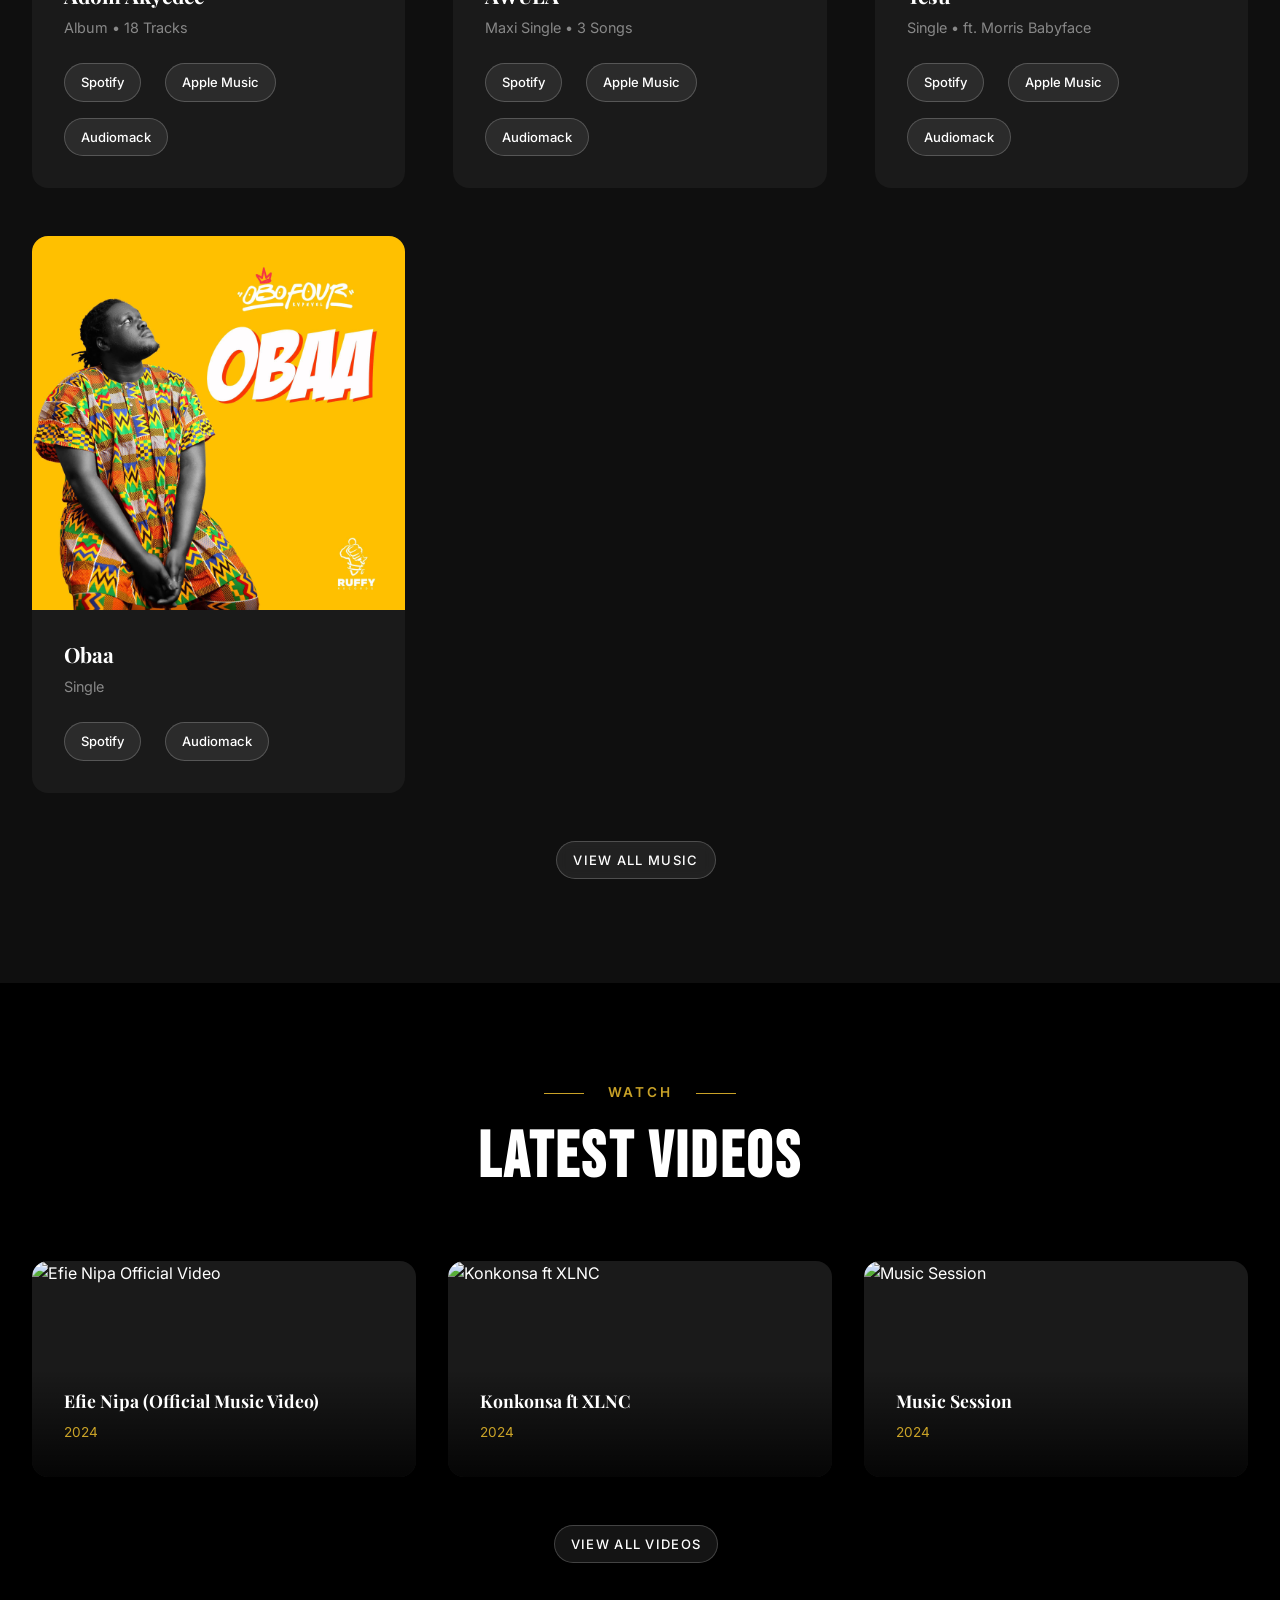
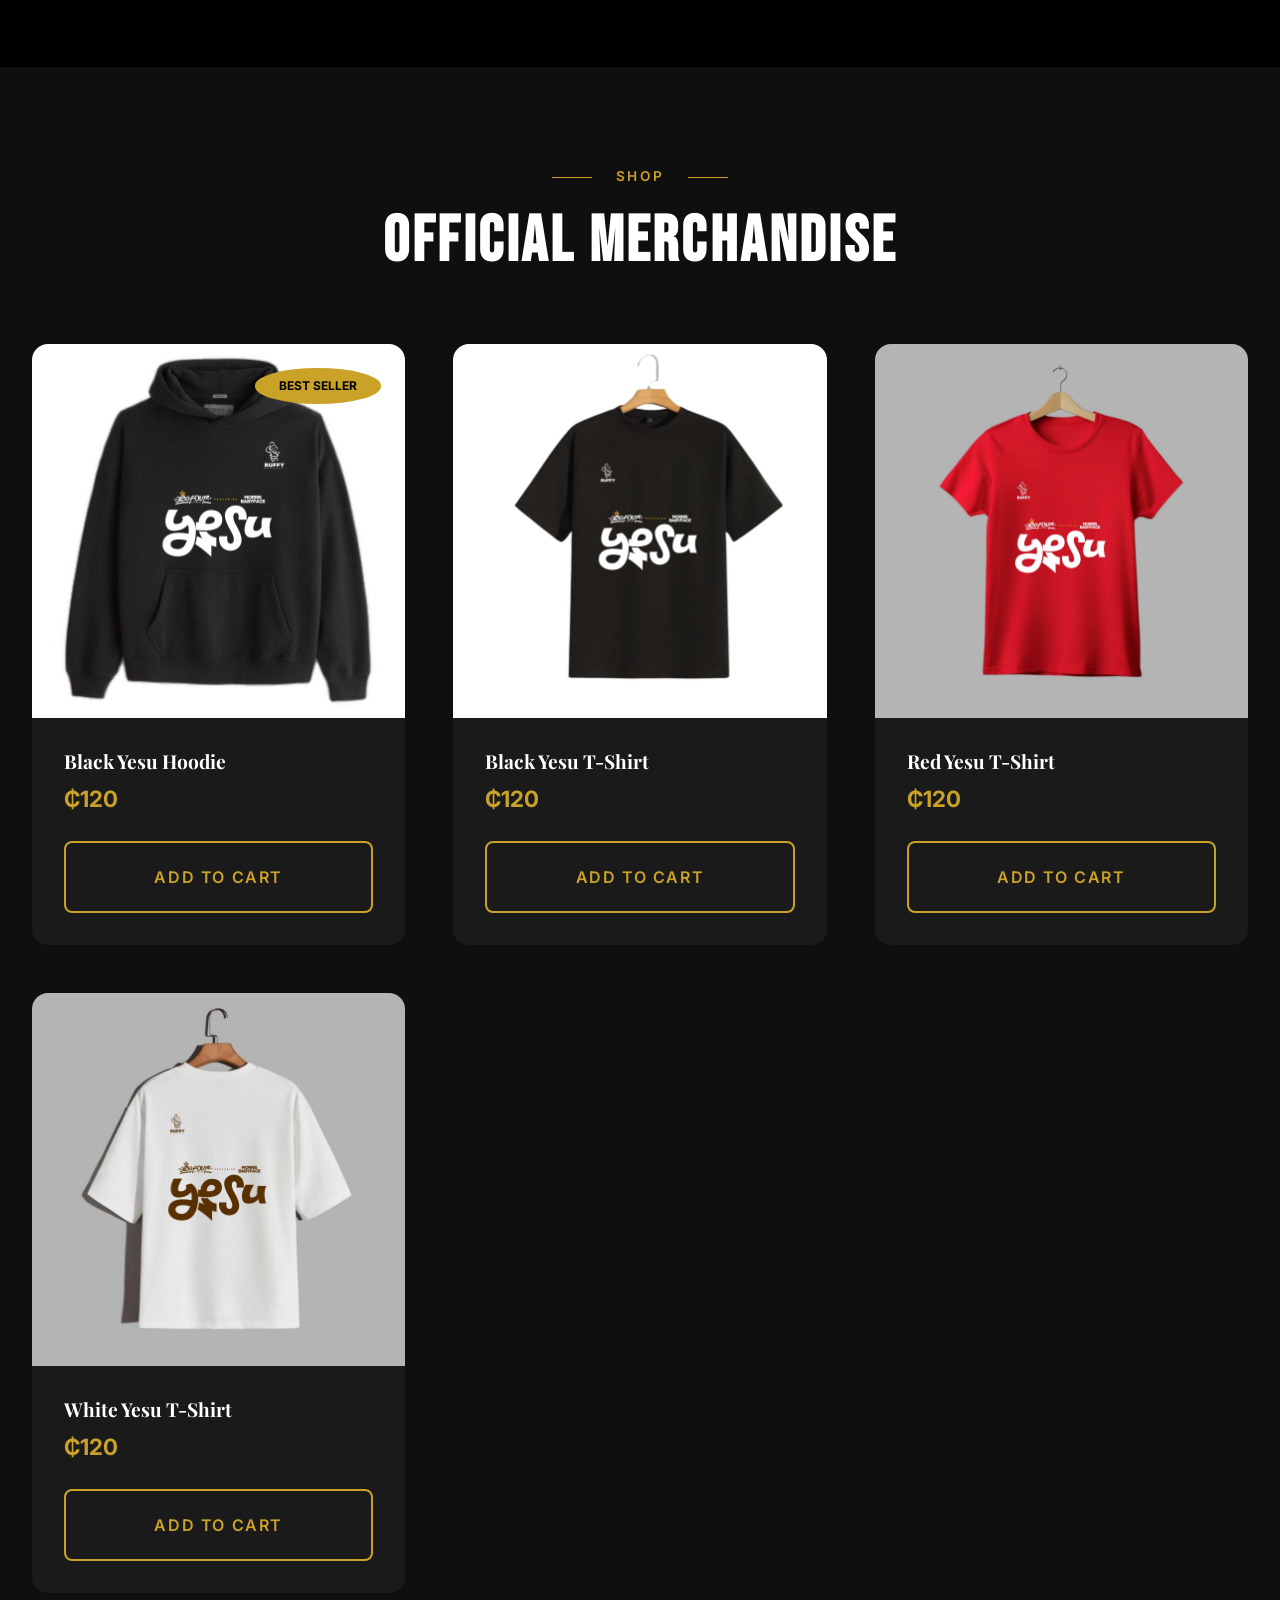
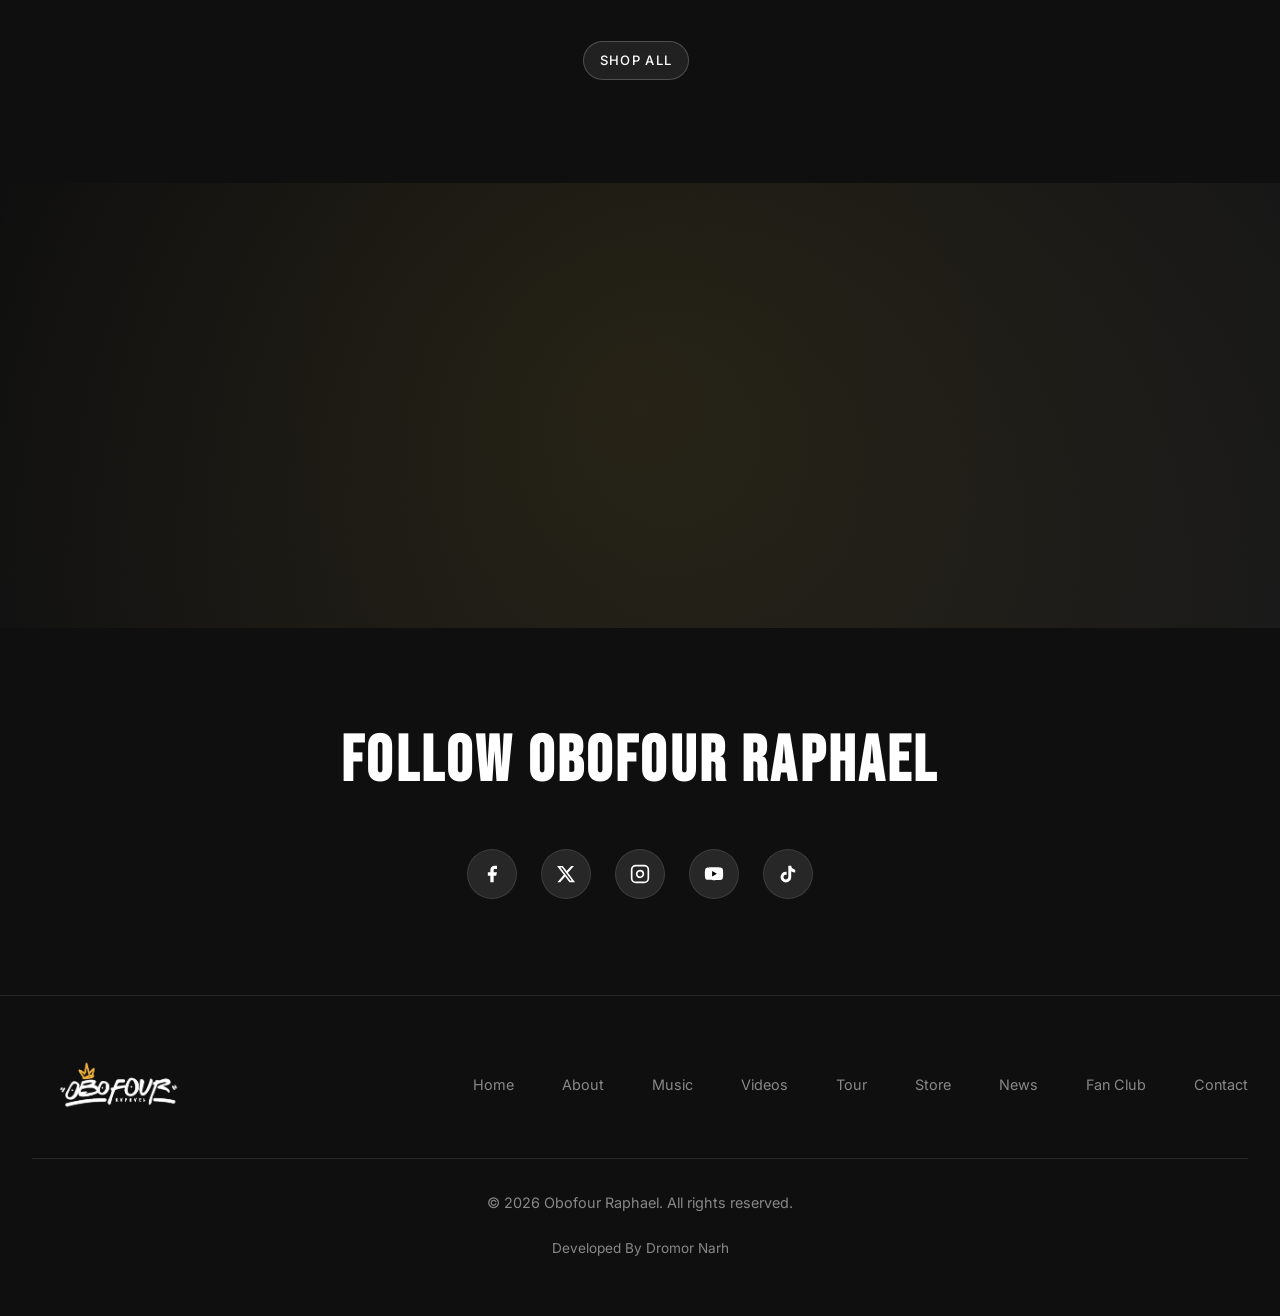
==== commit 9d871ac0: "new html page for fyc addiional page for my website for a campaign" ====
--- a/index.html
+++ b/index.html
@@ -62,6 +62,8 @@
                 <a href="news.html" class="navbar-link">News</a>
                 <a href="fanclub.html" class="navbar-link">Fan Club</a>
                 <a href="contact.html" class="navbar-link">Contact</a>
+                <a href="fyc 2027.html" class="navbar-link navbar-link-fyc">FYC 2027</a>
+                
             </div>
             <button class="navbar-toggle" id="navbar-toggle" aria-label="Toggle menu">
                 <span></span>
--- a/css/main.css
+++ b/css/main.css
@@ -296,6 +296,19 @@
 .navbar-link:hover::after, .navbar-link.active::after { width: 100%; }
 .navbar-link:hover, .navbar-link.active { color: var(--color-accent-gold); }
 
+.navbar-link-fyc {
+    color: var(--color-accent-gold);
+    border: 1px solid var(--color-accent-gold);
+    border-radius: 999px;
+    padding: 6px 16px !important;
+}
+
+.navbar-link-fyc::after { content: none; }
+
+.navbar-link-fyc:hover, .navbar-link-fyc.active {
+    background: var(--color-accent-gold);
+    color: var(--color-primary);
+}
 .navbar-toggle {
     display: none;
     flex-direction: column;
@@ -879,19 +892,27 @@
 .newsletter-form {
     display: flex;
     gap: var(--space-md);
-    max-width: 500px;
+    max-width: 680px;
     margin: 0 auto;
 }
 
 .newsletter-input {
     flex: 1;
+    min-width: 0; /* allow inputs to share space without overflowing */
     padding: var(--space-md) var(--space-lg);
     background: rgba(255, 255, 255, 0.1);
     border: 2px solid rgba(255, 255, 255, 0.2);
-    border-radius: var(--radius-full);
+    border-radius: 9999px; /* pill shape (was 50%, which made an oval) */
     color: var(--color-text-primary);
     font-size: 1rem;
     transition: var(--transition-base);
+}
+
+/* Keep the Join Now button from being squeezed thin and clipped */
+.newsletter-form .btn {
+    flex-shrink: 0;       /* stop the inputs from squashing the button */
+    white-space: nowrap;  /* keep "JOIN NOW" on one line */
+    margin-right: 0;      /* remove stray right margin from .btn-primary */
 }
 
 .newsletter-input:focus {
@@ -902,7 +923,7 @@
 
 .newsletter-input::placeholder { color: var(--color-text-muted); }
 
-@media (max-width: 576px) {
+@media (max-width: 768px) {
     .newsletter-form { flex-direction: column; }
 }
 
@@ -1666,7 +1687,7 @@
     border: 2px solid #c8a23a;
     background: linear-gradient(
         135deg,
-        #c8a23a,
+        #c8963a,
         #ffd76a
     );
 
@@ -1681,6 +1702,39 @@
     font-weight: 600;
 
     transition: all 0.25s ease;
+}
+
+
+/* =============================== */
+/* VINYL BUTTON */
+/* =============================== */
+
+.vinyl-btn{
+    background: linear-gradient(
+        135deg,
+        #f0cd05,
+        #ffae42
+    );
+
+    color: #1a1a1a;             /* dark text for readability on orange */
+
+    border: 2px solid #e67600;
+
+    padding: 12px 22px;
+
+    border-radius: 30px;
+
+    text-decoration: none;
+
+    font-weight: 600;
+
+    transition: all 0.25s ease;
+}
+
+.vinyl-btn:hover{
+    transform: translateY(-3px) scale(1.04);
+    box-shadow: 0 10px 28px rgba(255,140,0,0.45);
+    color: #000;
 }
 
 
